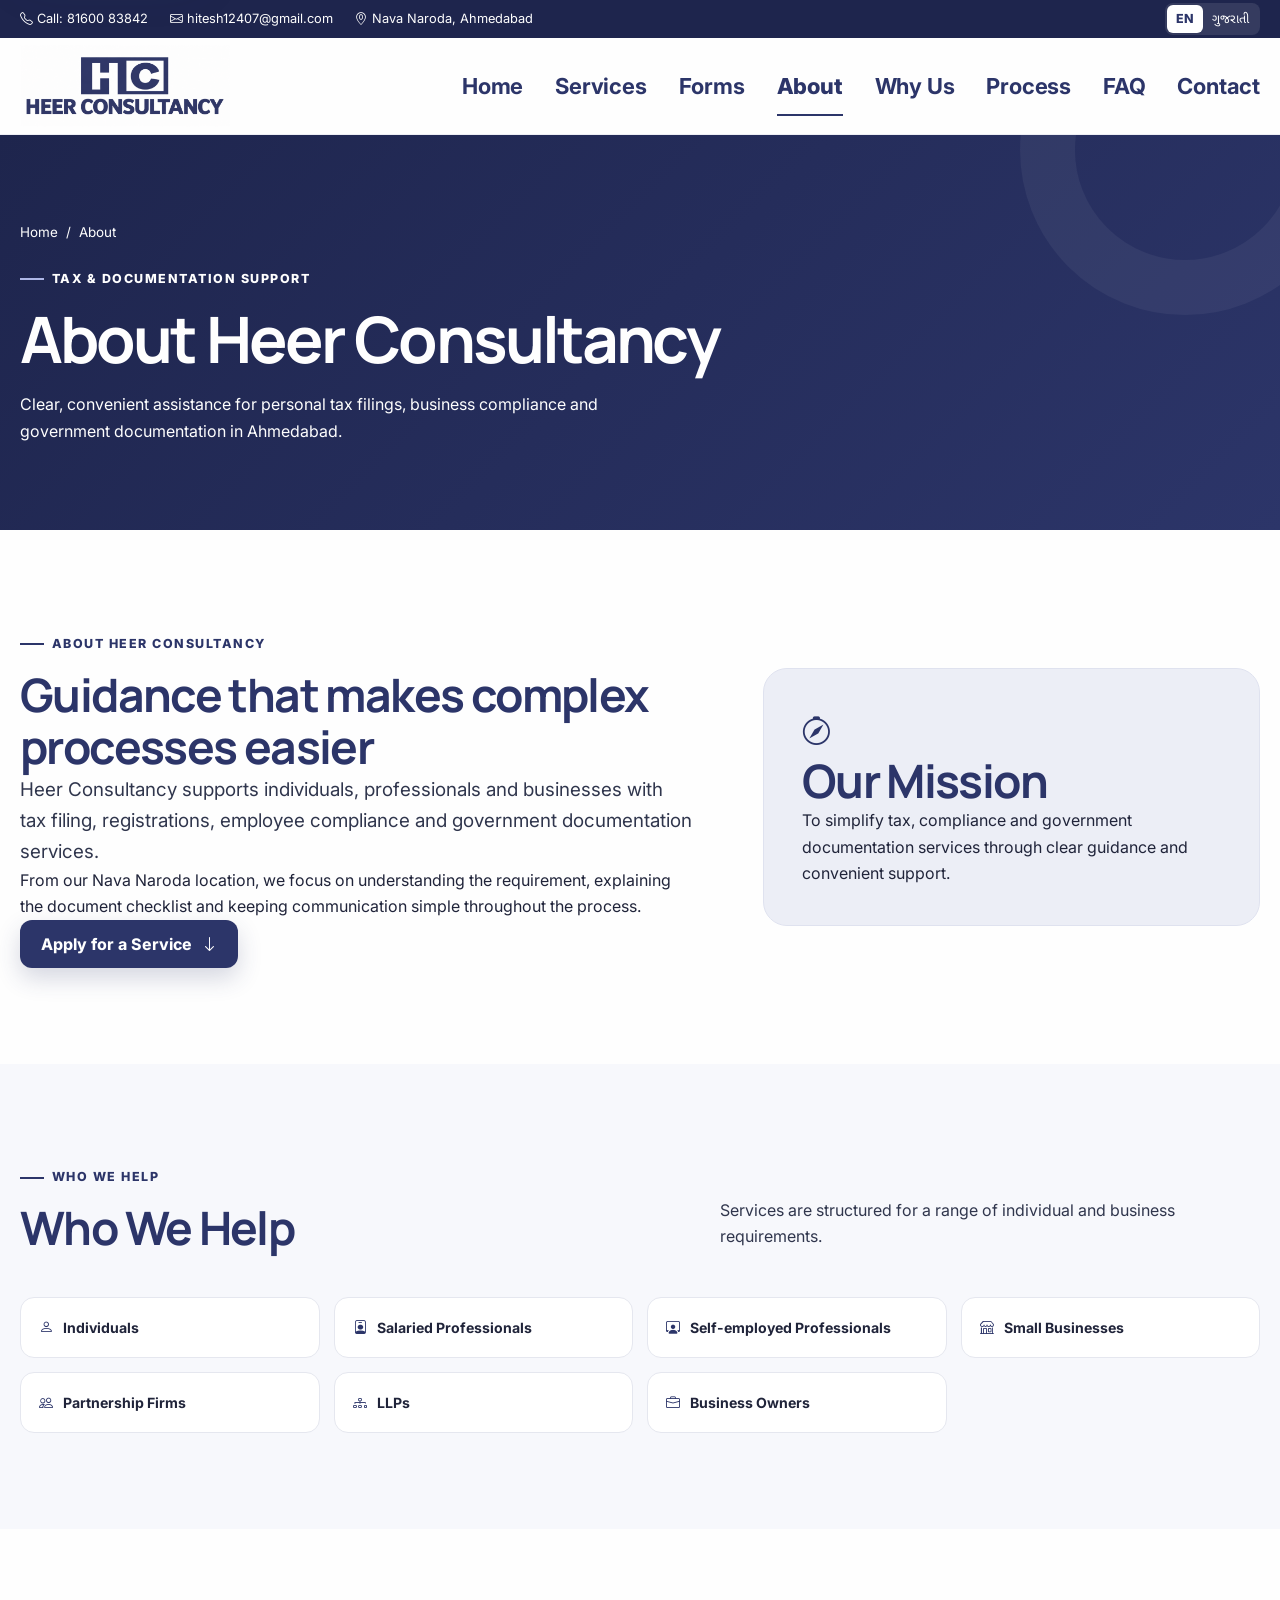
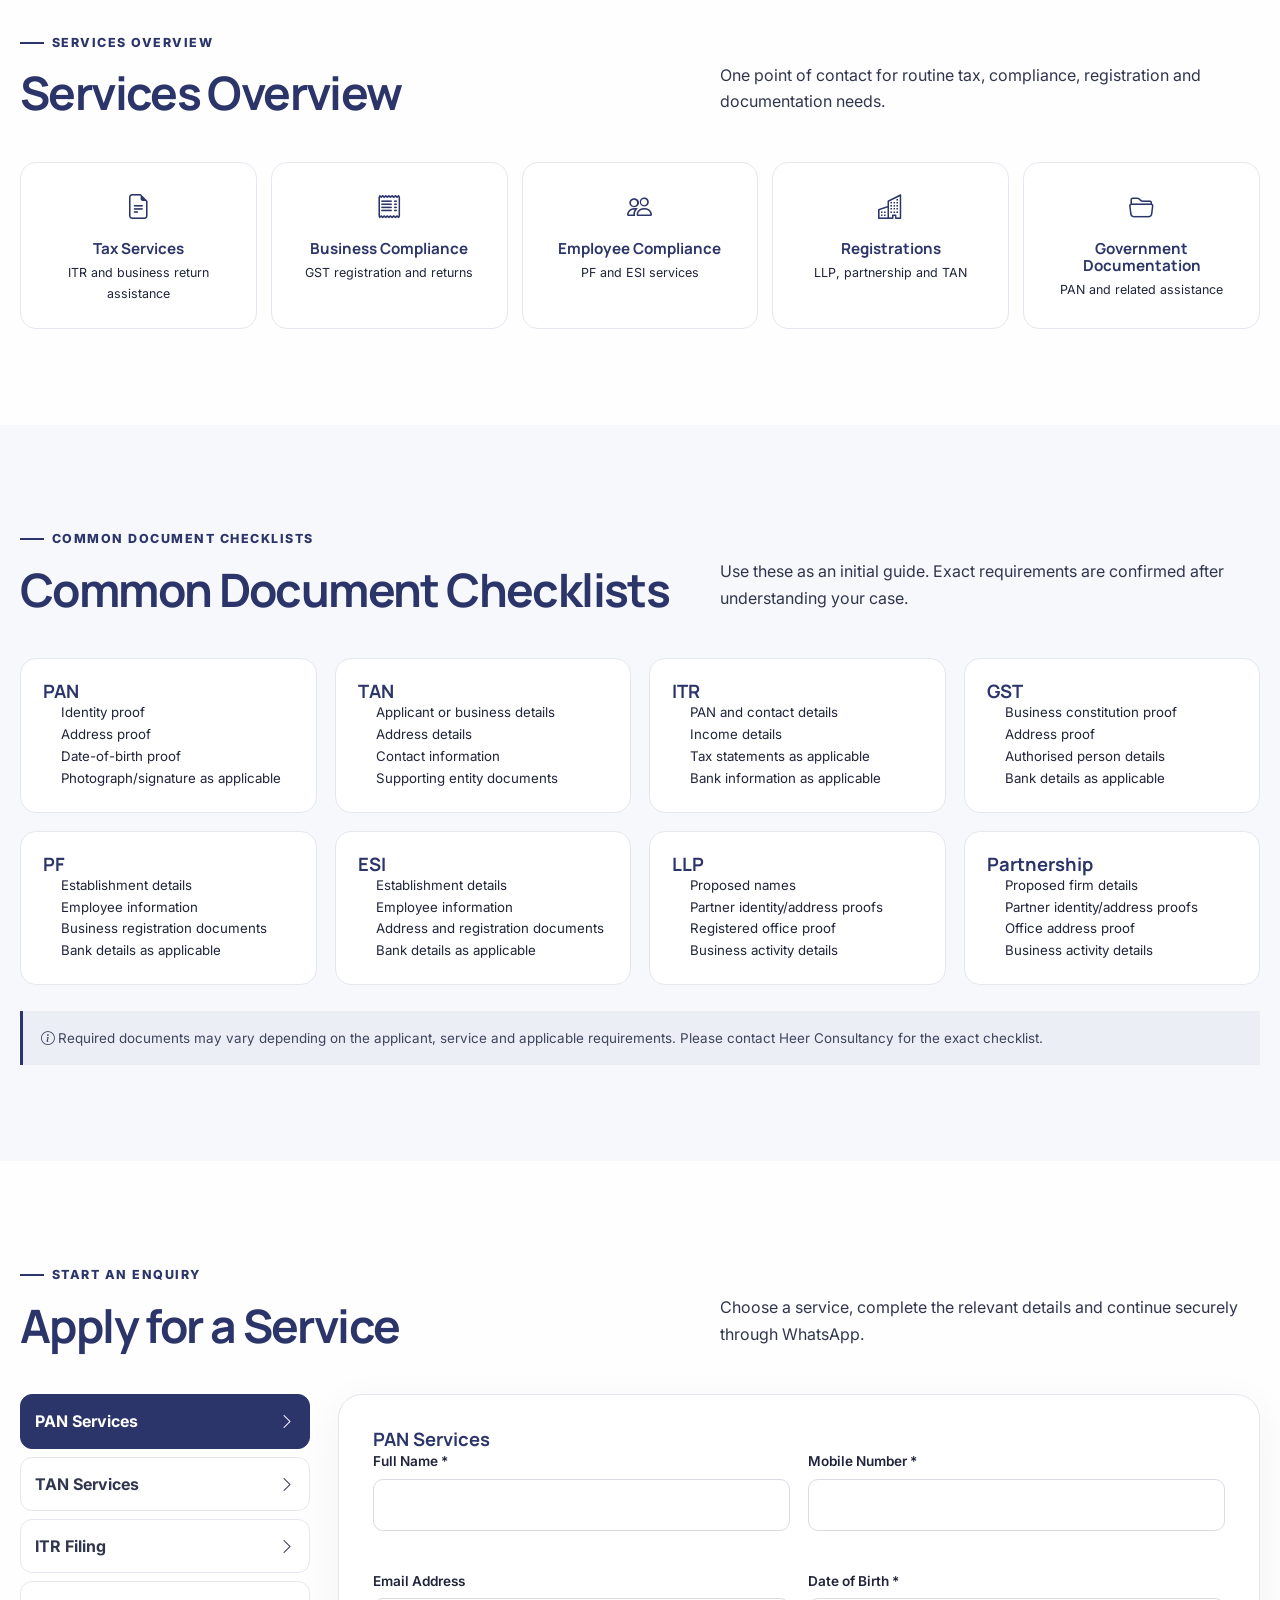
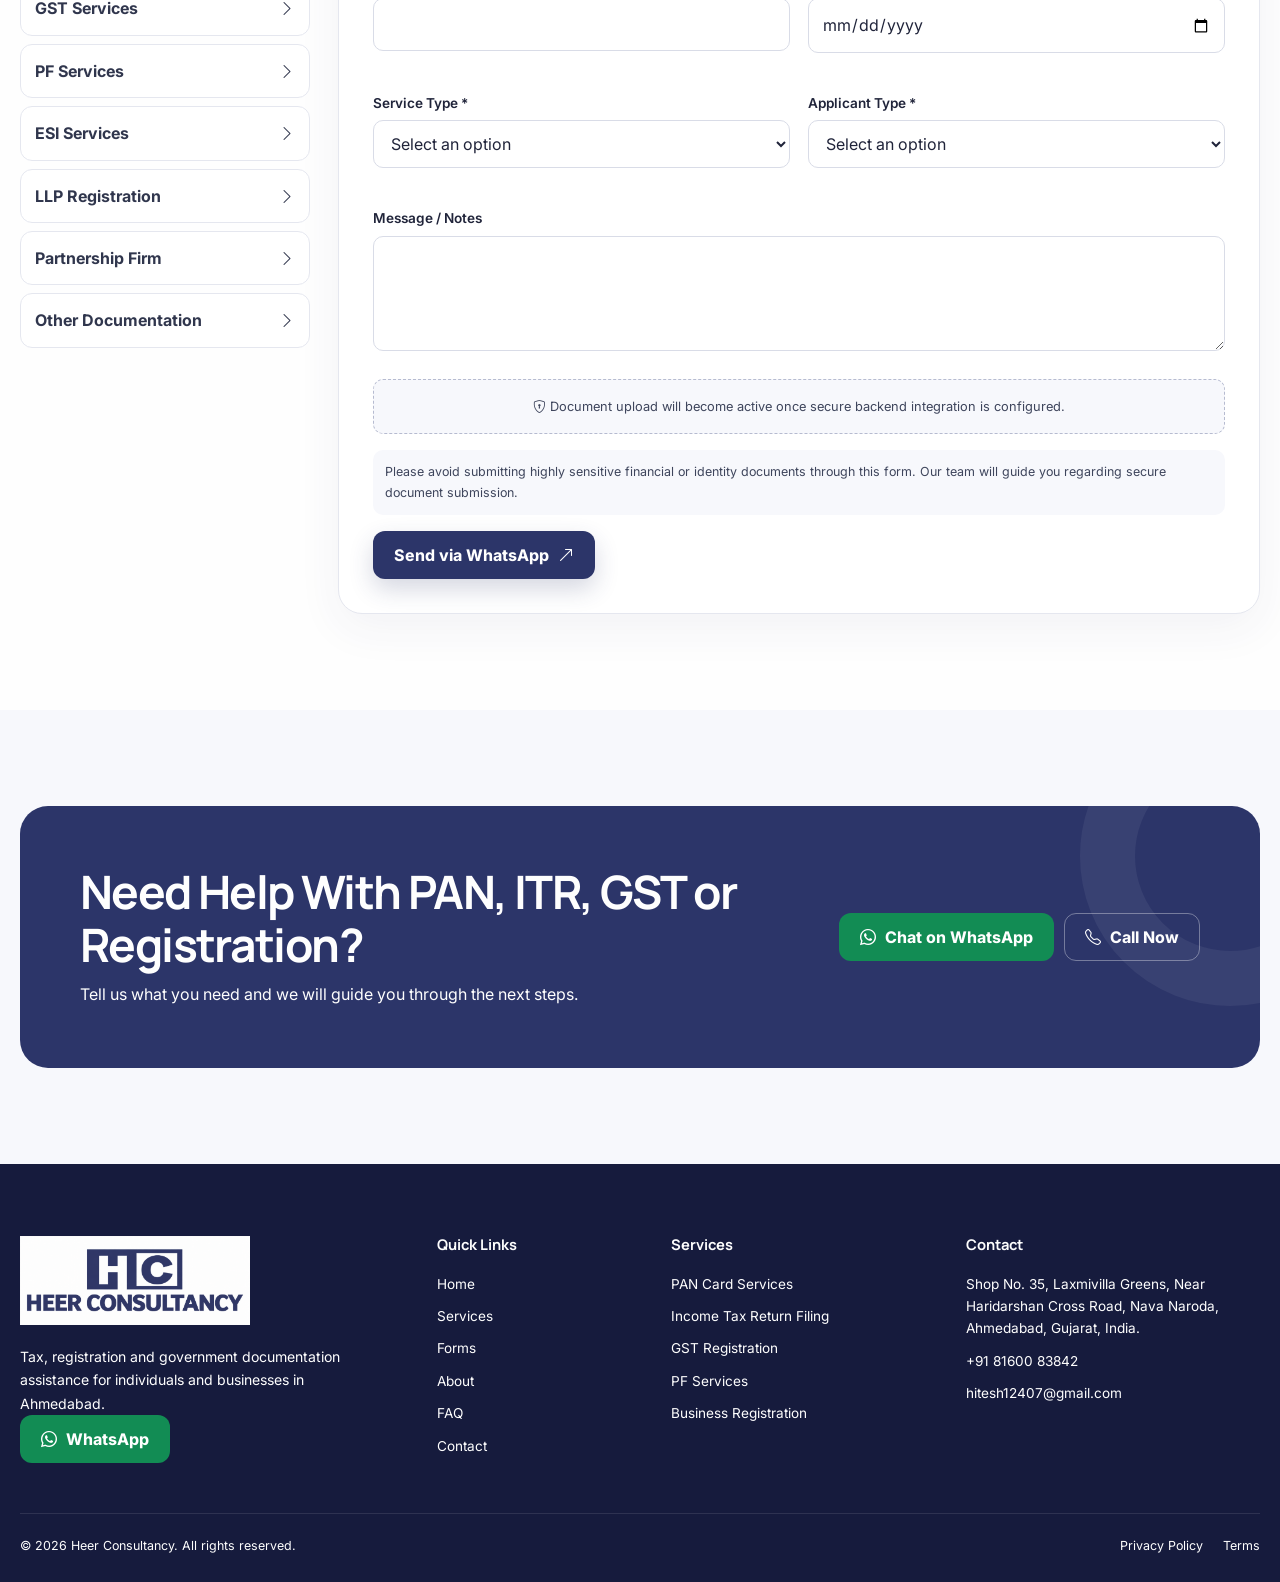
==== about.html @ 3458ab19 "Launch Heer Consultancy website" ====
<!doctype html>
<html lang="en" class="preloader-pending">
<head>
  <script>(function(root){try{if(sessionStorage.getItem('heerPreloaderPlayed')==='true'){root.classList.remove('preloader-pending');root.classList.add('preloader-seen')}}catch(error){}})(document.documentElement);</script>
  <style>html.preloader-pending,html.preloader-pending body,html.preloader-exiting,html.preloader-exiting body{height:100%;overflow:hidden}html.preloader-pending body>:not([data-video-preloader]):not(script){visibility:hidden}html.preloader-seen [data-video-preloader]{display:none!important}</style>
  <meta charset="utf-8"><meta name="viewport" content="width=device-width,initial-scale=1">
  <title>About & Apply | Heer Consultancy Ahmedabad</title>
  <meta name="description" content="Learn about Heer Consultancy and enquire for PAN, TAN, ITR, GST, PF, ESI, LLP or partnership registration services in Nava Naroda, Ahmedabad.">
  <meta name="robots" content="index,follow"><meta name="theme-color" content="#2C3569"><link rel="canonical" href="https://www.example.com/about.html">
  <link rel="icon" href="assets/logo/heer-consultancy-logo.png" type="image/png"><link rel="manifest" href="manifest.json"><link rel="preload" as="image" href="assets/logo/heer-consultancy-logo.png" type="image/png">
  <meta property="og:type" content="website"><meta property="og:title" content="About Heer Consultancy"><meta property="og:description" content="Tax, compliance, registration and documentation support in Nava Naroda, Ahmedabad."><meta property="og:url" content="https://www.example.com/about.html"><meta property="og:image" content="https://www.example.com/assets/logo/heer-consultancy-logo.png"><meta name="twitter:card" content="summary_large_image"><meta name="twitter:image" content="https://www.example.com/assets/logo/heer-consultancy-logo.png">
  <link rel="preconnect" href="https://fonts.googleapis.com"><link rel="preconnect" href="https://fonts.gstatic.com" crossorigin><link href="https://fonts.googleapis.com/css2?family=Inter:wght@400;500;600;700;800&family=Manrope:wght@500;600;700;800&family=Noto+Sans+Gujarati:wght@400;500;600;700&display=swap" rel="stylesheet">
  <link rel="stylesheet" href="https://cdn.jsdelivr.net/npm/bootstrap-icons@1.11.3/font/bootstrap-icons.min.css"><link rel="stylesheet" href="https://cdn.jsdelivr.net/npm/aos@2.3.4/dist/aos.css"><link rel="stylesheet" href="css/tailwind.min.css"><link rel="stylesheet" href="css/style.css">
  <script type="application/ld+json">{"@context":"https://schema.org","@type":"BreadcrumbList","itemListElement":[{"@type":"ListItem","position":1,"name":"Home","item":"https://www.example.com/"},{"@type":"ListItem","position":2,"name":"About","item":"https://www.example.com/about.html"}]}</script>
</head>
<body>
  <div class="video-preloader" data-video-preloader aria-hidden="true"><video class="video-preloader__media" autoplay muted playsinline preload="auto"><source src="assets/video/heer-logo-preloader.mp4" type="video/mp4"></video></div><script src="js/preloader.js"></script>
  <a class="skip-link" href="#main">Skip to main content</a><div class="scroll-progress" aria-hidden="true"></div>
  <div class="topbar"><div class="container topbar-inner"><div class="topbar-links"><a href="tel:+918160083842"><i class="bi bi-telephone"></i> <span data-i18n="top.call">Call: 81600 83842</span></a><a href="mailto:hitesh12407@gmail.com"><i class="bi bi-envelope"></i> <span data-i18n="top.email">hitesh12407@gmail.com</span></a><span><i class="bi bi-geo-alt"></i> <span data-i18n="top.location">Nava Naroda, Ahmedabad</span></span></div><div class="lang-switch" aria-label="Language"><button class="lang-btn" data-lang="en">EN</button><button class="lang-btn" data-lang="gu">ગુજરાતી</button></div></div></div>
  <header class="navbar"><div class="container nav-inner"><a class="brand" href="index.html" aria-label="Heer Consultancy home"><img src="assets/logo/heer-consultancy-logo.png" alt="Heer Consultancy" width="6100" height="2374" decoding="async" fetchpriority="high"></a><nav aria-label="Primary navigation"><ul class="nav-links"><li><a class="nav-link" href="index.html#home" data-i18n="common.home">Home</a></li><li><a class="nav-link" href="index.html#services" data-i18n="common.services">Services</a></li><li><a class="nav-link" href="index.html#forms" data-i18n="common.forms">Forms</a></li><li><a class="nav-link active" href="about.html" data-i18n="common.about">About</a></li><li><a class="nav-link" href="index.html#why-us" data-i18n="common.why">Why Us</a></li><li><a class="nav-link" href="index.html#process" data-i18n="common.process">Process</a></li><li><a class="nav-link" href="index.html#faq" data-i18n="common.faq">FAQ</a></li><li><a class="nav-link" href="index.html#contact" data-i18n="common.contact">Contact</a></li></ul></nav><div class="nav-actions"><a class="btn btn-outline" href="tel:+918160083842"><i class="bi bi-telephone"></i><span data-i18n="common.call">Call Now</span></a><a class="btn btn-whatsapp" data-wa-message="Hello Heer Consultancy, I would like assistance with your services."><i class="bi bi-whatsapp"></i> WhatsApp</a></div><button class="mobile-toggle" aria-label="Open menu" aria-expanded="false"><i class="bi bi-list"></i></button></div></header>
  <aside class="mobile-panel" aria-hidden="true"><div class="mobile-panel-head"><img src="assets/logo/heer-consultancy-logo.png" alt="Heer Consultancy" width="6100" height="2374" decoding="async"><button class="mobile-close" aria-label="Close menu"><i class="bi bi-x-lg"></i></button></div><nav aria-label="Mobile navigation"><ul class="mobile-links"><li><a href="index.html#home" data-i18n="common.home">Home</a></li><li><a href="index.html#services" data-i18n="common.services">Services</a></li><li><a href="index.html#forms" data-i18n="common.forms">Forms</a></li><li><a href="about.html" data-i18n="common.about">About</a></li><li><a href="index.html#why-us" data-i18n="common.why">Why Us</a></li><li><a href="index.html#process" data-i18n="common.process">Process</a></li><li><a href="index.html#faq" data-i18n="common.faq">FAQ</a></li><li><a href="index.html#contact" data-i18n="common.contact">Contact</a></li></ul></nav><div class="mobile-actions"><div class="lang-switch"><button class="lang-btn" data-lang="en">EN</button><button class="lang-btn" data-lang="gu">ગુજરાતી</button></div><a class="btn btn-primary" href="tel:+918160083842" data-i18n="common.call">Call Now</a><a class="btn btn-whatsapp" data-wa-message="Hello Heer Consultancy, I would like assistance." data-i18n="common.whatsapp">Chat on WhatsApp</a></div></aside>
  <main id="main">
    <section class="inner-hero"><div class="container"><nav class="breadcrumb" aria-label="Breadcrumb"><a href="index.html" data-i18n="common.home">Home</a><span>/</span><span data-i18n="aboutPage.crumb">About</span></nav><span class="eyebrow" data-i18n="aboutPage.eyebrow">Tax & documentation support</span><h1 data-i18n="aboutPage.title">About Heer Consultancy</h1><p data-i18n="aboutPage.intro">Clear, convenient assistance for personal tax filings, business compliance and government documentation in Ahmedabad.</p></div></section>
    <section class="section"><div class="container mission-grid"><div data-aos="fade-right"><span class="eyebrow" data-i18n="aboutPage.title">About Heer Consultancy</span><h2 data-i18n="aboutPage.businessTitle">Guidance that makes complex processes easier</h2><p class="lead" data-i18n="aboutPage.businessP1">Heer Consultancy supports individuals, professionals and businesses with tax filing, registrations, employee compliance and government documentation services.</p><p data-i18n="aboutPage.businessP2">From our Nava Naroda location, we focus on understanding the requirement, explaining the document checklist and keeping communication simple throughout the process.</p><a class="btn btn-primary" href="#apply"><span data-i18n="aboutPage.applyTitle">Apply for a Service</span><i class="bi bi-arrow-down"></i></a></div><aside class="mission-box" data-aos="fade-left"><i class="bi bi-compass"></i><h2 data-i18n="aboutPage.mission">Our Mission</h2><p data-i18n="aboutPage.missionText">To simplify tax, compliance and government documentation services through clear guidance and convenient support.</p></aside></div></section>
    <section class="section section-soft"><div class="container"><div class="section-head"><div><span class="eyebrow" data-i18n="aboutPage.who">Who We Help</span><h2 data-i18n="aboutPage.who">Who We Help</h2></div><p data-i18n="aboutPage.whoText">Services are structured for a range of individual and business requirements.</p></div><div class="audience-grid"><div class="audience-card"><i class="bi bi-person"></i><span data-i18n="aboutPage.individuals">Individuals</span></div><div class="audience-card"><i class="bi bi-person-badge"></i><span data-i18n="aboutPage.salaried">Salaried Professionals</span></div><div class="audience-card"><i class="bi bi-person-workspace"></i><span data-i18n="aboutPage.self">Self-employed Professionals</span></div><div class="audience-card"><i class="bi bi-shop"></i><span data-i18n="aboutPage.small">Small Businesses</span></div><div class="audience-card"><i class="bi bi-people"></i><span data-i18n="aboutPage.firms">Partnership Firms</span></div><div class="audience-card"><i class="bi bi-diagram-3"></i><span data-i18n="aboutPage.llps">LLPs</span></div><div class="audience-card"><i class="bi bi-briefcase"></i><span data-i18n="aboutPage.owners">Business Owners</span></div></div></div></section>
    <section class="section"><div class="container"><div class="section-head"><div><span class="eyebrow" data-i18n="aboutPage.overview">Services Overview</span><h2 data-i18n="aboutPage.overview">Services Overview</h2></div><p data-i18n="aboutPage.overviewText">One point of contact for routine tax, compliance, registration and documentation needs.</p></div><div class="category-grid"><a class="category-card" href="#itr-form"><i class="bi bi-file-earmark-text"></i><h3 data-i18n="categories.tax">Tax Services</h3><p data-i18n="categories.taxText">ITR and business return assistance</p></a><a class="category-card" href="#gst-form"><i class="bi bi-receipt"></i><h3 data-i18n="categories.business">Business Compliance</h3><p data-i18n="categories.businessText">GST registration and returns</p></a><a class="category-card" href="#pf-form"><i class="bi bi-people"></i><h3 data-i18n="categories.employee">Employee Compliance</h3><p data-i18n="categories.employeeText">PF and ESI services</p></a><a class="category-card" href="#llp-form"><i class="bi bi-buildings"></i><h3 data-i18n="categories.reg">Registrations</h3><p data-i18n="categories.regText">LLP, partnership and TAN</p></a><a class="category-card" href="#pan-form"><i class="bi bi-folder2-open"></i><h3 data-i18n="categories.docs">Government Documentation</h3><p data-i18n="categories.docsText">PAN and related assistance</p></a></div></div></section>
    <section class="section section-soft"><div class="container"><div class="section-head"><div><span class="eyebrow" data-i18n="aboutPage.checkTitle">Common Document Checklists</span><h2 data-i18n="aboutPage.checkTitle">Common Document Checklists</h2></div><p data-i18n="aboutPage.checkIntro">Use these as an initial guide. Exact requirements are confirmed after understanding your case.</p></div><div class="checklist-grid" id="checklists"></div><div class="disclaimer"><i class="bi bi-info-circle"></i> <span data-i18n="aboutPage.checkDisclaimer">Required documents may vary depending on the applicant, service and applicable requirements.</span></div></div></section>
    <section class="section" id="apply"><div class="container"><div class="section-head"><div><span class="eyebrow" data-i18n="aboutPage.applyEyebrow">Start an enquiry</span><h2 data-i18n="aboutPage.applyTitle">Apply for a Service</h2></div><p data-i18n="aboutPage.applyIntro">Choose a service, complete the relevant details and continue securely through WhatsApp.</p></div><div class="application-shell"><div class="form-tabs" role="tablist" aria-label="Select a service"><button class="form-tab active" role="tab" aria-selected="true" data-form="pan"><span data-i18n="form.pan">PAN Services</span><i class="bi bi-chevron-right"></i></button><button class="form-tab" role="tab" aria-selected="false" data-form="tan"><span data-i18n="form.tan">TAN Services</span><i class="bi bi-chevron-right"></i></button><button class="form-tab" role="tab" aria-selected="false" data-form="itr"><span data-i18n="form.itr">ITR Filing</span><i class="bi bi-chevron-right"></i></button><button class="form-tab" role="tab" aria-selected="false" data-form="gst"><span data-i18n="form.gst">GST Services</span><i class="bi bi-chevron-right"></i></button><button class="form-tab" role="tab" aria-selected="false" data-form="pf"><span data-i18n="form.pf">PF Services</span><i class="bi bi-chevron-right"></i></button><button class="form-tab" role="tab" aria-selected="false" data-form="esi"><span data-i18n="form.esi">ESI Services</span><i class="bi bi-chevron-right"></i></button><button class="form-tab" role="tab" aria-selected="false" data-form="llp"><span data-i18n="form.llp">LLP Registration</span><i class="bi bi-chevron-right"></i></button><button class="form-tab" role="tab" aria-selected="false" data-form="partnership"><span data-i18n="form.partnership">Partnership Firm</span><i class="bi bi-chevron-right"></i></button><button class="form-tab" role="tab" aria-selected="false" data-form="other"><span data-i18n="form.other">Other Documentation</span><i class="bi bi-chevron-right"></i></button></div><div id="dynamic-forms"></div></div></div></section>
    <section class="section section-soft"><div class="container"><div class="cta-box"><div><h2 data-i18n="cta.title">Need Help With PAN, ITR, GST or Registration?</h2><p data-i18n="cta.text">Tell us what you need and we will guide you through the next steps.</p></div><div class="cta-actions"><a class="btn btn-whatsapp" data-wa-message="Hello Heer Consultancy, I would like help choosing a service."><i class="bi bi-whatsapp"></i><span data-i18n="common.whatsapp">Chat on WhatsApp</span></a><a class="btn btn-outline" href="tel:+918160083842"><i class="bi bi-telephone"></i><span data-i18n="common.call">Call Now</span></a></div></div></div></section>
  </main>
  <footer class="footer"><div class="container"><div class="footer-grid"><div><img class="footer-logo" src="assets/logo/heer-consultancy-logo.png" alt="Heer Consultancy" width="6100" height="2374" loading="lazy" decoding="async"><p class="footer-about" data-i18n="footer.desc">Tax, registration and government documentation assistance for individuals and businesses in Ahmedabad.</p><a class="btn btn-whatsapp" data-wa-message="Hello Heer Consultancy, I would like to enquire about your services."><i class="bi bi-whatsapp"></i> WhatsApp</a></div><div><h3 data-i18n="footer.quick">Quick Links</h3><ul><li><a href="index.html" data-i18n="common.home">Home</a></li><li><a href="index.html#services" data-i18n="common.services">Services</a></li><li><a href="index.html#forms" data-i18n="common.forms">Forms</a></li><li><a href="about.html" data-i18n="common.about">About</a></li><li><a href="index.html#faq" data-i18n="common.faq">FAQ</a></li><li><a href="index.html#contact" data-i18n="common.contact">Contact</a></li></ul></div><div><h3 data-i18n="footer.services">Services</h3><ul><li>PAN</li><li>ITR Filing</li><li>GST</li><li>PF / ESI</li><li>Business Registration</li></ul></div><div><h3 data-i18n="footer.contact">Contact</h3><ul><li>Shop No. 35, Laxmivilla Greens, Nava Naroda, Ahmedabad</li><li><a href="tel:+918160083842">+91 81600 83842</a></li><li><a href="mailto:hitesh12407@gmail.com">hitesh12407@gmail.com</a></li></ul></div></div><div class="footer-bottom"><span>© <span id="year"></span> <span data-i18n="footer.rights">Heer Consultancy. All rights reserved.</span></span><div class="footer-legal"><a href="#" data-modal="privacy-modal" data-i18n="common.privacy">Privacy Policy</a><a href="#" data-modal="terms-modal" data-i18n="common.terms">Terms</a></div></div></div></footer>
  <div class="floating-actions"><button class="float-action back-top" aria-label="Back to top"><i class="bi bi-arrow-up"></i></button><a class="float-action call" href="tel:+918160083842" aria-label="Call Heer Consultancy"><i class="bi bi-telephone"></i></a><a class="float-action whatsapp" data-wa-message="Hello Heer Consultancy, I would like assistance." aria-label="WhatsApp Heer Consultancy"><i class="bi bi-whatsapp"></i></a></div><div class="mobile-bottom"><a class="btn btn-primary" href="tel:+918160083842"><i class="bi bi-telephone"></i><span data-i18n="common.call">Call Now</span></a><a class="btn btn-whatsapp" data-wa-message="Hello Heer Consultancy, I would like assistance."><i class="bi bi-whatsapp"></i> WhatsApp</a></div>
  <div class="privacy-modal" id="privacy-modal" role="dialog" aria-modal="true" aria-labelledby="privacy-title"><div class="modal-card"><button class="modal-close" aria-label="Close"><i class="bi bi-x-lg"></i></button><h2 id="privacy-title" data-i18n="common.privacy">Privacy Policy</h2><p data-i18n="footer.privacyText">We use enquiry details only to respond to your request.</p></div></div><div class="privacy-modal" id="terms-modal" role="dialog" aria-modal="true" aria-labelledby="terms-title"><div class="modal-card"><button class="modal-close" aria-label="Close"><i class="bi bi-x-lg"></i></button><h2 id="terms-title" data-i18n="common.terms">Terms</h2><p data-i18n="footer.termsText">Website information is general service guidance.</p></div></div>
  <script src="https://cdn.jsdelivr.net/npm/aos@2.3.4/dist/aos.js"></script><script src="js/translations.js"></script><script src="js/main.js"></script><script src="js/forms.js"></script>
  <script>(function(){function render(){const h=document.getElementById('checklists');if(!h)return;const keys=['pan','tan','itr','gst','pf','esi','llp','partnership'];h.innerHTML=keys.map(k=>'<article class="checklist-card"><h3>'+HeerI18n.t('checklist.'+k)+'</h3><ul>'+HeerI18n.t('checklist.'+k+'Items').split('|').map(x=>'<li>'+x+'</li>').join('')+'</ul></article>').join('')}document.addEventListener('DOMContentLoaded',render);document.addEventListener('languagechange',render)})();</script>
</body></html>
---- css/style.css ----
:root{--primary:#2c3569;--primary-dark:#1e254d;--primary-light:#525d91;--text-dark:#20243a;--text-secondary:#30364d;--text-small:#3e455c;--background:#fefefe;--soft:#eceef6;--bg:var(--background);--light:#f7f8fc;--text:var(--text-dark);--muted:var(--text-secondary);--border:#e5e7ef;--success:#1c8c52;--whatsapp:#128c54;--shadow:0 18px 50px rgba(44,53,105,.1);--radius:20px;--header:80px}
*{box-sizing:border-box}html{scroll-behavior:smooth;scroll-padding-top:96px}body{margin:0;color:var(--text-dark);background:var(--background);font-family:Inter,"Noto Sans Gujarati",sans-serif;line-height:1.65;overflow-x:hidden}body.menu-open{overflow:hidden}a{color:inherit;text-decoration:none}img,svg{max-width:100%;display:block}button,input,select,textarea{font:inherit}button{cursor:pointer}.container{width:min(1240px,calc(100% - 40px));margin-inline:auto}.section{padding:96px 0}.section-soft{background:var(--light)}.eyebrow{display:inline-flex;align-items:center;gap:8px;color:var(--primary);font-size:.78rem;font-weight:800;letter-spacing:.12em;text-transform:uppercase;margin-bottom:14px}.eyebrow:before{content:"";width:24px;height:2px;background:var(--primary)}h1,h2,h3,h4,h5,h6,p{margin-top:0}p{color:var(--text-dark)}h1,h2,h3,h4,h5,h6{font-family:Manrope,"Noto Sans Gujarati",sans-serif;line-height:1.14;color:var(--primary)}h1{font-size:clamp(2.5rem,5.2vw,4.7rem);letter-spacing:-.045em}h2{font-size:clamp(2rem,3.6vw,3.25rem);letter-spacing:-.035em}h3{font-size:1.15rem}.lead{font-size:clamp(1rem,1.6vw,1.18rem);color:var(--muted);max-width:680px}.section-head{display:flex;justify-content:space-between;align-items:end;gap:32px;margin-bottom:42px}.section-head p{max-width:540px;margin-bottom:5px;color:var(--muted)}.btn{display:inline-flex;align-items:center;justify-content:center;gap:9px;min-height:48px;padding:0 20px;border-radius:12px;border:1px solid transparent;font-weight:750;transition:.25s ease}.btn i{transition:transform .25s ease}.btn:hover i{transform:translateX(3px)}.btn-primary{background:var(--primary);color:#fff;box-shadow:0 10px 24px rgba(44,53,105,.2)}.btn-primary:hover{background:var(--primary-dark);transform:translateY(-2px)}.btn-outline{border-color:var(--border);background:#fff;color:var(--primary)}.btn-outline:hover{border-color:var(--primary);transform:translateY(-2px)}.btn-whatsapp{background:var(--whatsapp);color:#fff}.btn-whatsapp:hover{background:#0d7545;transform:translateY(-2px)}.skip-link{position:fixed;left:20px;top:-80px;z-index:9999;background:#fff;color:var(--primary);padding:10px 16px;border-radius:8px;box-shadow:var(--shadow)}.skip-link:focus{top:20px}.scroll-progress{position:fixed;left:0;top:0;height:3px;width:0;background:linear-gradient(90deg,var(--primary),#8991bc);z-index:10000}.topbar{background:var(--primary-dark);color:#fefefe;font-size:.8rem}.topbar-inner{min-height:38px;display:flex;justify-content:space-between;align-items:center;gap:20px}.topbar-links,.topbar-actions{display:flex;align-items:center;gap:22px}.topbar a:hover{color:#fefefe}.lang-switch{display:inline-flex;align-items:center;background:rgba(255,255,255,.1);border-radius:8px;padding:2px;border:0;color:inherit}.lang-btn{border:0;background:transparent;color:inherit;border-radius:6px;padding:4px 9px;font-size:.78rem}.lang-btn.active{background:#fff;color:var(--primary);font-weight:800}.navbar{position:sticky;top:0;z-index:1000;background:rgba(254,254,254,.9);backdrop-filter:blur(16px);border-bottom:1px solid rgba(229,231,239,.7);transition:.25s}.navbar.scrolled{box-shadow:0 8px 30px rgba(23,26,46,.08)}.nav-inner{height:82px;display:flex;align-items:center;justify-content:space-between;transition:.25s}.navbar.scrolled .nav-inner{height:70px}.brand img{width:212px}.nav-links{display:flex;align-items:center;gap:32px;list-style:none;margin:0;padding:0}.nav-link{position:relative;display:inline-flex;align-items:center;min-height:44px;color:#2c3569;font-size:22px;font-weight:700;line-height:1.2;letter-spacing:-.2px;white-space:nowrap;transition:color .25s ease}.nav-link:after{content:"";position:absolute;left:0;bottom:-8px;height:2px;width:0;background:var(--primary);transition:.25s}.nav-link:hover,.nav-link.active{color:#2c3569;font-weight:800}.nav-link:hover:after,.nav-link.active:after{width:100%}.nav-actions{display:flex;gap:10px;align-items:center}.nav-actions .btn{min-height:42px;padding:0 14px;font-size:.86rem}.mobile-toggle{display:none;border:1px solid var(--border);background:#fff;border-radius:10px;width:44px;height:44px;color:var(--primary);font-size:1.35rem}.mobile-panel{display:none}.hero{position:relative;min-height:730px;display:flex;align-items:center;overflow:hidden;background:linear-gradient(180deg,#fff 0%,#f8f9fd 100%)}.hero:before,.hero:after{content:"";position:absolute;border-radius:50%;filter:blur(1px);pointer-events:none}.hero:before{width:440px;height:440px;right:-150px;top:-170px;background:rgba(82,93,145,.09)}.hero:after{width:300px;height:300px;left:-190px;bottom:-120px;border:52px solid rgba(44,53,105,.04)}.hero-grid{display:grid;grid-template-columns:1.05fr .95fr;gap:70px;align-items:center;position:relative}.hero-copy h1{margin-bottom:24px}.hero-copy h1 span{color:var(--primary)}.hero-copy .lead{margin-bottom:30px}.hero-buttons{display:flex;flex-wrap:wrap;gap:12px}.hero-note{display:flex;align-items:center;gap:10px;margin-top:28px;color:var(--text-small);font-size:.9rem}.hero-note i{color:var(--primary)}.hero-visual{position:relative;min-height:530px;display:grid;place-items:center}.dashboard{width:min(100%,480px);background:#fff;border:1px solid var(--border);border-radius:28px;box-shadow:0 30px 80px rgba(44,53,105,.18);padding:22px;transform:rotate(1deg);position:relative}.dash-top{display:flex;align-items:center;justify-content:space-between;border-bottom:1px solid var(--border);padding-bottom:16px}.dash-logo{width:145px}.status-pill{padding:6px 10px;background:#edf8f1;color:#227a4a;border-radius:99px;font-size:.7rem;font-weight:800}.doc-area{display:grid;grid-template-columns:1.2fr .8fr;gap:14px;margin-top:18px}.doc-main,.doc-side{border:1px solid var(--border);border-radius:16px;padding:16px}.doc-main h3{margin-bottom:16px}.doc-row{height:9px;border-radius:99px;background:var(--soft);margin:10px 0}.doc-row:nth-child(2){width:82%}.doc-row:nth-child(3){width:64%}.doc-row:nth-child(4){width:74%}.chart{height:116px;display:flex;align-items:flex-end;gap:8px;border-bottom:1px solid var(--border)}.chart span{flex:1;background:var(--primary);opacity:.15;border-radius:6px 6px 0 0}.chart span:nth-child(2){height:75%;opacity:.35}.chart span:nth-child(3){height:52%;opacity:.5}.chart span:nth-child(4){height:92%;opacity:.85}.check-list{margin:18px 0 0;padding:0;list-style:none;display:grid;gap:12px;font-size:.8rem}.check-list i{color:var(--success);margin-right:8px}.float-card{position:absolute;background:#fff;border:1px solid var(--border);box-shadow:0 16px 40px rgba(44,53,105,.14);border-radius:14px;padding:11px 15px;display:flex;align-items:center;gap:10px;font-size:.8rem;font-weight:750;animation:float 5s ease-in-out infinite}.float-card i{width:32px;height:32px;display:grid;place-items:center;background:var(--soft);color:var(--primary);border-radius:9px;font-size:1rem}.fc-1{left:-10px;top:90px}.fc-2{right:-20px;top:160px;animation-delay:-1s}.fc-3{left:15px;bottom:70px;animation-delay:-2s}.trust-strip{position:relative;margin-top:-28px;z-index:3}.trust-grid{display:grid;grid-template-columns:repeat(5,1fr);background:#fff;border:1px solid var(--border);box-shadow:var(--shadow);border-radius:18px;overflow:hidden}.trust-item{display:flex;align-items:center;justify-content:center;gap:10px;min-height:80px;padding:15px;border-right:1px solid var(--border);font-size:.88rem;font-weight:750;text-align:center}.trust-item:last-child{border:0}.trust-item i{color:var(--primary);font-size:1.2rem}.service-toolbar{display:flex;flex-wrap:wrap;gap:8px;margin-bottom:30px}.filter-btn{border:1px solid var(--border);background:#fff;color:var(--muted);border-radius:99px;padding:9px 16px;font-weight:700;font-size:.86rem}.filter-btn.active,.filter-btn:hover{background:var(--primary);border-color:var(--primary);color:#fff}.service-grid{display:grid;grid-template-columns:repeat(3,1fr);gap:20px}.service-card{border:1px solid var(--border);border-radius:var(--radius);padding:25px;background:#fff;position:relative;overflow:hidden;transition:.3s}.service-card:before{content:"";position:absolute;left:0;top:0;width:100%;height:3px;background:var(--primary);transform:scaleX(0);transform-origin:left;transition:.3s}.service-card:hover{transform:translateY(-6px);box-shadow:var(--shadow);border-color:#ccd0e3}.service-card:hover:before{transform:scaleX(1)}.service-icon,.feature-icon{width:48px;height:48px;display:grid;place-items:center;background:var(--soft);color:var(--primary);border-radius:13px;font-size:1.25rem;margin-bottom:20px;transition:.25s}.service-card:hover .service-icon{transform:translateY(-3px) rotate(-3deg)}.service-card p{color:var(--text-dark);font-size:.91rem;min-height:58px}.service-list{padding:0;margin:0 0 18px;list-style:none;color:var(--muted);font-size:.82rem}.service-list li:before{content:"•";color:var(--primary);margin-right:7px}.card-actions{display:flex;align-items:center;justify-content:space-between;gap:10px}.text-link{color:var(--primary);font-weight:750;font-size:.87rem}.text-link:hover{text-decoration:underline}.btn-small{min-height:40px;padding:0 13px;font-size:.8rem}.about-grid{display:grid;grid-template-columns:.85fr 1.15fr;gap:80px;align-items:center}.about-art{min-height:450px;border-radius:28px;background:var(--primary);padding:38px;position:relative;overflow:hidden;color:#fefefe}.about-art:before{content:"";position:absolute;width:300px;height:300px;border:45px solid rgba(255,255,255,.08);border-radius:50%;right:-120px;bottom:-100px}.about-art .mini-label{color:#fefefe;opacity:1;text-transform:uppercase;font-weight:750;letter-spacing:.1em;font-size:.72rem}.about-art blockquote{font-family:Manrope,"Noto Sans Gujarati",sans-serif;font-size:clamp(1.55rem,3vw,2.35rem);font-weight:650;line-height:1.35;margin:80px 0 0;position:relative}.about-art .location{position:absolute;bottom:34px;left:38px;display:flex;align-items:center;gap:9px;font-size:.88rem}.about-copy p{color:var(--text-dark)}.tick-grid{display:grid;grid-template-columns:1fr 1fr;gap:12px;margin:26px 0}.tick{display:flex;align-items:center;gap:10px;font-size:.9rem;font-weight:650}.tick i{color:var(--success)}.feature-grid{display:grid;grid-template-columns:repeat(3,1fr);gap:20px}.feature-card{padding:24px;border:1px solid var(--border);border-radius:18px;background:#fff}.feature-card p{color:var(--text-dark);font-size:.88rem;margin:0}.process-grid{display:grid;grid-template-columns:repeat(4,1fr);position:relative;gap:24px}.process-grid:before{content:"";position:absolute;left:10%;right:10%;top:35px;height:1px;background:#cdd1e3}.process-card{position:relative}.process-number{width:70px;height:70px;display:grid;place-items:center;border-radius:50%;background:#fff;border:1px solid var(--border);color:var(--primary);font-weight:850;font-family:Manrope,sans-serif;font-size:1.05rem;position:relative;z-index:1;margin-bottom:20px;box-shadow:0 8px 22px rgba(44,53,105,.08)}.process-card p{color:var(--text-dark);font-size:.88rem}.category-grid{display:grid;grid-template-columns:repeat(5,1fr);gap:14px}.category-card{padding:24px 18px;border-radius:16px;background:#fff;border:1px solid var(--border);text-align:center}.category-card i{font-size:1.55rem;color:var(--primary)}.category-card h3{font-size:.95rem;margin:12px 0 6px}.category-card p{font-size:.78rem;color:var(--text-dark);margin:0}.cta-box{background:var(--primary);border-radius:28px;padding:60px;color:#fefefe;display:flex;align-items:center;justify-content:space-between;gap:50px;position:relative;overflow:hidden}.cta-box:after{content:"";position:absolute;width:300px;height:300px;border:55px solid rgba(255,255,255,.06);border-radius:50%;right:-120px;top:-100px}.cta-box h2{max-width:700px;margin-bottom:10px;color:#fefefe}.cta-box p{color:#fefefe;margin:0}.cta-actions{display:flex;gap:10px;position:relative;z-index:1;flex-shrink:0}.cta-box .btn-outline{background:transparent;border-color:rgba(255,255,255,.35);color:#fefefe}.faq-layout{display:grid;grid-template-columns:.75fr 1.25fr;gap:75px}.faq-side{position:sticky;top:110px;align-self:start}.faq-side p{color:var(--muted)}.accordion{border-top:1px solid var(--border)}.faq-item{border-bottom:1px solid var(--border)}.faq-question{width:100%;display:flex;align-items:center;justify-content:space-between;text-align:left;border:0;background:transparent;padding:22px 4px;color:var(--primary);font-weight:700}.faq-question i{transition:.25s;color:var(--primary)}.faq-question[aria-expanded="true"] i{transform:rotate(45deg)}.faq-answer{display:grid;grid-template-rows:0fr;transition:grid-template-rows .3s ease}.faq-answer>div{overflow:hidden}.faq-answer p{color:var(--text-dark);margin:0;padding:0 30px 22px 4px}.faq-item.open .faq-answer{grid-template-rows:1fr}.contact-grid{display:grid;grid-template-columns:.82fr 1.18fr;gap:52px}.contact-card{background:var(--primary-dark);color:#fefefe;border-radius:24px;padding:34px}.contact-card h3{color:#fefefe}.contact-card>p{color:#fefefe}.contact-list{list-style:none;padding:0;margin:32px 0;display:grid;gap:20px}.contact-list li{display:flex;gap:14px}.contact-list i{width:38px;height:38px;display:grid;place-items:center;background:rgba(255,255,255,.1);border-radius:10px;flex:none}.contact-list span{display:block;color:#fefefe;font-size:.76rem}.contact-list a,.contact-list address{font-style:normal;font-size:.9rem;margin-top:2px}.form-card{border:1px solid var(--border);border-radius:24px;padding:34px;background:#fff;box-shadow:0 14px 45px rgba(44,53,105,.06)}.form-grid{display:grid;grid-template-columns:1fr 1fr;gap:18px}.field.full{grid-column:1/-1}.field label{display:block;color:var(--text-dark);font-weight:600;font-size:.85rem;margin-bottom:6px}.field input,.field select,.field textarea{width:100%;border:1px solid #d9dce7;border-radius:10px;padding:12px 13px;background:#fff;color:var(--text-dark);outline:0;transition:.2s}.field input::placeholder,.field textarea::placeholder{color:#667085;opacity:1}.field textarea{min-height:115px;resize:vertical}.field input:focus,.field select:focus,.field textarea:focus{border-color:var(--primary);box-shadow:0 0 0 3px rgba(44,53,105,.1)}.field [aria-invalid="true"]{border-color:#b42318}.error{display:block;min-height:18px;color:#b42318;font-size:.75rem;margin-top:3px}.form-note{background:var(--light);border-radius:10px;padding:12px;color:var(--text-small);font-size:.78rem;margin:16px 0}.success-message{display:none;color:var(--success);background:#edf8f1;border:1px solid #cce8d7;border-radius:10px;padding:12px;margin-bottom:14px}.success-message.show{display:block}.map-wrap{border-radius:22px;overflow:hidden;border:1px solid var(--border);min-height:390px}.map-wrap iframe{width:100%;height:390px;border:0;display:block}.gbp-bar{display:flex;align-items:center;justify-content:space-between;gap:20px;padding:24px;background:var(--soft);border-radius:16px;margin-top:20px}.footer{background:#161b3d;color:#fefefe;padding:72px 0 25px}.footer-grid{display:grid;grid-template-columns:1.5fr .75fr 1fr 1.2fr;gap:50px}.footer-logo{display:block}.footer-about{color:#fefefe;font-size:.88rem;margin-top:20px;max-width:360px}.footer h3{color:#fefefe;font-size:.92rem;margin-bottom:20px}.footer ul{list-style:none;padding:0;margin:0;display:grid;gap:10px;color:#fefefe;font-size:.85rem}.footer a:hover{color:#fefefe}.footer-bottom{border-top:1px solid rgba(255,255,255,.1);margin-top:50px;padding-top:22px;display:flex;justify-content:space-between;color:#fefefe;font-size:.78rem}.footer-legal{display:flex;gap:20px}.floating-actions{position:fixed;right:22px;bottom:22px;z-index:900;display:grid;gap:10px}.float-action{width:50px;height:50px;display:grid;place-items:center;border-radius:50%;color:#fff;box-shadow:0 10px 25px rgba(0,0,0,.18);font-size:1.15rem}.float-action.whatsapp{background:var(--whatsapp)}.float-action.call{background:var(--primary)}.back-top{border:0;background:#fff;color:var(--primary);border:1px solid var(--border);opacity:0;visibility:hidden;transform:translateY(8px);transition:.2s}.back-top.show{opacity:1;visibility:visible;transform:none}.mobile-bottom{display:none}.inner-hero{padding:86px 0;background:linear-gradient(135deg,var(--primary-dark),var(--primary));color:#fefefe;position:relative;overflow:hidden}.inner-hero:after{content:"";position:absolute;width:330px;height:330px;border:55px solid rgba(255,255,255,.05);border-radius:50%;right:-70px;top:-150px}.breadcrumb{display:flex;gap:8px;color:#fefefe;font-size:.84rem;margin-bottom:18px}.breadcrumb a{color:#fefefe}.inner-hero h1{font-size:clamp(2.5rem,5vw,4.3rem);margin-bottom:15px;color:#fefefe}.inner-hero p{color:#fefefe;max-width:650px}.mission-grid{display:grid;grid-template-columns:1.15fr .85fr;gap:70px;align-items:center}.mission-box{padding:38px;border-radius:24px;background:var(--soft);border:1px solid #dfe2ef}.mission-box i{font-size:1.8rem;color:var(--primary)}.audience-grid{display:grid;grid-template-columns:repeat(4,1fr);gap:14px;margin-top:32px}.audience-card{border:1px solid var(--border);border-radius:14px;padding:18px;background:#fff;display:flex;align-items:center;gap:10px;font-size:.88rem;font-weight:700}.audience-card i{color:var(--primary)}.checklist-grid{display:grid;grid-template-columns:repeat(4,1fr);gap:18px}.checklist-card{border:1px solid var(--border);border-radius:16px;padding:22px;background:#fff}.checklist-card ul{padding-left:18px;color:var(--text-dark);font-size:.83rem;margin-bottom:0}.disclaimer{border-left:3px solid var(--primary);background:var(--soft);padding:16px 18px;margin-top:26px;color:var(--text-small);font-size:.84rem}.application-shell{display:grid;grid-template-columns:290px 1fr;gap:28px;align-items:start}.form-tabs{display:grid;gap:8px;position:sticky;top:100px}.form-tab{border:1px solid var(--border);background:#fff;border-radius:12px;padding:13px 14px;text-align:left;font-weight:700;color:var(--text-secondary);display:flex;justify-content:space-between}.form-tab.active{background:var(--primary);color:#fff;border-color:var(--primary)}.form-panel{display:none}.form-panel.active{display:block}.checkbox-group{display:grid;grid-template-columns:repeat(2,1fr);gap:8px}.checkbox-label{display:flex;align-items:center;gap:8px;border:1px solid var(--border);padding:9px 10px;border-radius:9px;font-size:.82rem}.upload-placeholder{border:1px dashed #b6bbd0;border-radius:10px;padding:16px;text-align:center;color:var(--text-small);font-size:.8rem;background:var(--light)}.privacy-modal{position:fixed;inset:0;background:rgba(15,18,38,.65);z-index:3000;display:none;place-items:center;padding:20px}.privacy-modal.open{display:grid}.modal-card{background:#fff;border-radius:20px;padding:28px;max-width:600px;width:100%;max-height:80vh;overflow:auto;position:relative}.modal-close{position:absolute;right:18px;top:16px;border:0;background:var(--soft);width:36px;height:36px;border-radius:50%}
@keyframes float{0%,100%{transform:translateY(0)}50%{transform:translateY(-7px)}}
@media(max-width:1050px){.nav-links,.nav-actions{display:none}.mobile-toggle{display:grid;place-items:center}.mobile-panel{display:block;position:fixed;right:0;top:0;width:min(86vw,380px);height:100dvh;background:#fff;z-index:1100;padding:25px;box-shadow:-20px 0 50px rgba(23,26,46,.2);clip-path:inset(0 0 0 100%);visibility:hidden;pointer-events:none;transition:clip-path .3s ease,visibility .3s}.mobile-panel.open{clip-path:inset(0);visibility:visible;pointer-events:auto}.mobile-panel-head{display:flex;align-items:center;justify-content:space-between}.mobile-panel-head img{width:180px}.mobile-close{width:42px;height:42px;border:1px solid var(--border);background:#fff;border-radius:10px}.mobile-links{list-style:none;padding:28px 0;margin:0;display:grid}.mobile-links a{display:block;padding:13px 0;border-bottom:1px solid var(--border);font-weight:700}.mobile-actions{display:grid;gap:10px}.hero-grid{gap:35px}.float-card{display:none}.service-grid{grid-template-columns:repeat(2,1fr)}.feature-grid{grid-template-columns:repeat(2,1fr)}.category-grid{grid-template-columns:repeat(3,1fr)}.footer-grid{grid-template-columns:1.4fr 1fr 1fr}.footer-grid>div:nth-child(3){display:none}.checklist-grid{grid-template-columns:repeat(2,1fr)}.audience-grid{grid-template-columns:repeat(3,1fr)}}
@media(max-width:767px){.container{width:min(100% - 28px,1240px)}.section{padding:68px 0}.topbar{display:none}.nav-inner,.navbar.scrolled .nav-inner{height:68px}.brand img{width:175px}.hero{min-height:auto;padding:72px 0 85px}.hero-grid{grid-template-columns:1fr}.hero-copy{text-align:center}.hero-copy .lead{margin-inline:auto}.hero-buttons,.hero-note{justify-content:center}.hero-visual{min-height:390px}.dashboard{padding:16px;border-radius:20px}.trust-strip{margin-top:-35px}.trust-grid{grid-template-columns:repeat(2,1fr)}.trust-item{min-height:66px}.trust-item:last-child{grid-column:1/-1}.section-head{display:block;margin-bottom:30px}.service-grid,.feature-grid{grid-template-columns:1fr}.service-card p{min-height:auto}.about-grid,.mission-grid,.faq-layout,.contact-grid{grid-template-columns:1fr;gap:38px}.about-art{min-height:380px}.process-grid{grid-template-columns:1fr 1fr}.process-grid:before{display:none}.category-grid{grid-template-columns:1fr 1fr}.cta-box{padding:38px 24px;display:block}.cta-actions{margin-top:25px;flex-wrap:wrap}.faq-side{position:static}.footer-grid{grid-template-columns:1fr 1fr}.footer-grid>div:first-child{grid-column:1/-1}.footer-bottom{display:block}.footer-legal{margin-top:12px}.floating-actions{display:none}.mobile-bottom{display:grid;grid-template-columns:1fr 1fr;position:fixed;left:0;right:0;bottom:0;z-index:950;background:#fff;padding:8px 12px calc(8px + env(safe-area-inset-bottom));gap:8px;box-shadow:0 -8px 25px rgba(23,26,46,.12)}.mobile-bottom .btn{min-height:44px}.footer{padding-bottom:95px}.form-grid{grid-template-columns:1fr}.application-shell{grid-template-columns:1fr}.form-tabs{position:static;display:flex;overflow-x:auto;padding-bottom:6px}.form-tab{white-space:nowrap;min-width:max-content}.checklist-grid{grid-template-columns:1fr 1fr}.audience-grid{grid-template-columns:1fr 1fr}.gbp-bar{align-items:flex-start;flex-direction:column}}
@media(max-width:480px){h1{font-size:2.35rem}.hero-buttons .btn{width:100%}.hero-visual{min-height:310px}.doc-area{grid-template-columns:1fr}.doc-side{display:none}.trust-item{font-size:.76rem}.category-grid,.checklist-grid,.audience-grid{grid-template-columns:1fr}.process-grid{grid-template-columns:1fr}.process-card{display:grid;grid-template-columns:58px 1fr;column-gap:15px}.process-number{width:56px;height:56px;grid-row:1/3}.process-card h3{margin-top:5px}.tick-grid{grid-template-columns:1fr}.footer-grid{grid-template-columns:1fr}.cta-actions .btn{width:100%}.form-card,.contact-card{padding:24px 18px}.checkbox-group{grid-template-columns:1fr}}
@media(prefers-reduced-motion:reduce){html{scroll-behavior:auto}*,*:before,*:after{animation-duration:.01ms!important;animation-iteration-count:1!important;transition-duration:.01ms!important}}
/* Keep the intended type scale when Tailwind's CDN stylesheet finishes loading asynchronously. */
body h1,body h2,body h3{font-family:Manrope,"Noto Sans Gujarati",sans-serif;line-height:1.14;font-weight:700}
body h1{font-size:clamp(2.5rem,5.2vw,4.7rem);letter-spacing:-.045em}
body h2{font-size:clamp(2rem,3.6vw,3.25rem);letter-spacing:-.035em}
body h3{font-size:1.15rem}
html{overflow-x:clip}
body{overflow-x:clip}
body .container{width:min(1240px,calc(100% - 40px));max-width:1240px;margin-inline:auto}
@media(max-width:767px){body .container{width:min(1240px,calc(100% - 28px))}}
@media(max-width:480px){body h1{font-size:2.35rem}}
.inner-hero .eyebrow{color:#fefefe}
.inner-hero .eyebrow:before{background:#aeb7e6}

/* PAN and TAN downloadable forms */

.downloads-section{background:#f7f8fc;border-top:1px solid var(--border);border-bottom:1px solid var(--border)}
.forms-container{width:min(1440px,calc(100% - 40px));margin-inline:auto}
.download-forms-row{display:grid;grid-template-columns:repeat(5,minmax(0,1fr));align-items:stretch;gap:18px}
.pdf-form-card{height:100%;min-height:408px;display:flex;flex-direction:column;padding:22px;background:#fff;border:1px solid rgba(44,53,105,.12);border-radius:20px;box-shadow:0 10px 35px rgba(44,53,105,.08);transition:transform .25s ease,border-color .25s ease,box-shadow .25s ease;scroll-snap-align:start}
.form-card-top{display:flex;align-items:flex-start;justify-content:space-between;gap:14px;margin-bottom:24px}
.form-type-badge{display:inline-flex;align-items:center;min-height:28px;padding:0 10px;border-radius:99px;background:#eceef6;color:#2c3569;font-size:.68rem;font-weight:850;letter-spacing:.055em;text-transform:uppercase}
.form-pdf-icon{position:relative;width:48px;height:48px;display:grid;place-items:center;flex:none;border-radius:14px;background:#f1f2f8;color:#2c3569;font-size:1.3rem}
.form-pdf-icon span{position:absolute;right:-4px;bottom:-5px;padding:2px 5px;border-radius:5px;background:#b42318;color:#fff;font-size:.48rem;font-weight:900;letter-spacing:.04em;line-height:1.2}
.pdf-form-card h3{margin-bottom:7px;font-size:1.22rem;color:var(--primary)}
.form-card-subtitle{min-height:42px;margin-bottom:15px;color:#2c3569;font-size:.84rem;font-weight:750;line-height:1.45}
.form-card-description{flex-grow:1;margin-bottom:18px;color:var(--text-dark);font-size:.81rem;line-height:1.65}
.form-document-label{display:inline-flex;align-items:center;gap:7px;margin-bottom:16px;color:var(--text-small);font-size:.68rem;font-weight:800;letter-spacing:.075em;text-transform:uppercase}
.form-document-label i{color:#2c3569}
.form-card-actions{display:grid;grid-template-columns:1fr 1fr;gap:8px;margin-top:auto}
.form-card-actions .btn{min-width:0;min-height:42px;padding:0 9px;border-radius:10px;white-space:nowrap;font-size:.74rem}
.form-card-actions .form-view-btn{border-color:#2c3569;background:transparent;color:#2c3569}
.form-card-actions .form-download-btn{border-color:#2c3569;background:#2c3569;color:#fff}
.form-card-actions .btn:focus-visible{outline:3px solid rgba(44,53,105,.25);outline-offset:3px}
.forms-swipe-hint{display:none;align-items:center;justify-content:center;gap:8px;margin:17px 0 0;color:var(--text-small);font-size:.78rem;font-weight:700}
.forms-swipe-hint i{color:#2c3569}
.forms-cta{display:flex;align-items:center;justify-content:space-between;gap:30px;margin-top:34px;padding:28px 30px;background:#fff;border:1px solid rgba(44,53,105,.12);border-radius:18px;box-shadow:0 10px 30px rgba(44,53,105,.05)}
.forms-cta h3{margin-bottom:6px}.forms-cta p{max-width:720px;margin:0;color:var(--text-secondary);font-size:.9rem}.forms-cta-actions{display:flex;gap:9px;flex:none;margin-right:54px}
@media(hover:hover) and (pointer:fine){.pdf-form-card:hover{transform:translateY(-6px);border-color:#2c3569;box-shadow:0 18px 42px rgba(44,53,105,.13)}.form-card-actions .form-view-btn:hover{background:#2c3569;color:#fff}.form-card-actions .form-download-btn:hover{background:#1e254d}}
@media(max-width:1199px){.download-forms-row{display:flex;overflow-x:auto;gap:18px;padding:3px 2px 12px;scroll-snap-type:x mandatory;overscroll-behavior-inline:contain;scrollbar-width:none}.download-forms-row::-webkit-scrollbar{display:none}.pdf-form-card{flex:0 0 320px}.forms-swipe-hint{display:flex}}
@media(min-width:768px) and (max-height:950px){.floating-actions{display:none}}
@media(max-width:900px){.forms-cta{align-items:flex-start;flex-direction:column}.forms-cta-actions{margin-right:0}}
@media(max-width:767px){.forms-container{width:min(100% - 30px,1440px)}.pdf-form-card{flex-basis:86vw;max-width:340px;min-height:400px;padding:21px}.forms-cta{align-items:flex-start;flex-direction:column;padding:24px}.forms-cta-actions{width:100%;display:grid;grid-template-columns:1fr 1fr;margin-right:0}}
@media(max-width:400px){.form-card-actions .btn{font-size:.7rem;padding-inline:7px}.forms-cta-actions{grid-template-columns:1fr}}
@media(prefers-reduced-motion:reduce){.pdf-form-card{transition:none}}

/* Final official logo, navigation, and video preloader treatment */
.nav-inner,.navbar.scrolled .nav-inner{min-height:96px;height:96px}
.navbar .container{width:min(1440px,calc(100% - 40px));max-width:1440px}
.brand{display:flex;align-items:center;flex:none}
.brand img{width:210px;height:auto;max-height:82px;object-fit:contain}

.mobile-links a{color:#2c3569;font-size:18px;line-height:1.3;white-space:nowrap;transition:color .25s ease}
.mobile-panel-head img{width:180px;height:auto;max-height:none;object-fit:contain}
.dash-logo{width:160px;height:auto;object-fit:contain}
.footer-logo{width:230px;height:auto;filter:none;background:transparent;border-radius:0;padding:0;object-fit:contain}
.video-preloader{position:fixed;inset:0;z-index:2147483647;display:grid;place-items:center;width:100%;height:100%;background:#fefefe;opacity:1;visibility:visible;overflow:hidden;pointer-events:auto;transition:opacity .5s ease,visibility .5s ease}
.video-preloader.is-leaving{opacity:0;visibility:hidden;pointer-events:none}
.video-preloader__media{display:block;width:100%;height:100%;max-width:100%;max-height:100%;object-fit:contain;object-position:center;background:#fefefe}

@media(max-width:1399px) and (min-width:992px){.nav-actions{display:none}}
@media(min-width:992px) and (max-width:1199px){.navbar .nav-links{gap:30px}.nav-link{font-size:20px}}
@media(min-width:992px) and (max-width:1050px){.nav-links{display:flex}.mobile-toggle,.mobile-panel{display:none}}
@media(max-width:991px){.nav-link{font-size:18px}}
@media(max-width:1050px){.nav-inner,.navbar.scrolled .nav-inner{min-height:90px;height:90px}.brand img{width:180px;max-height:none}}
@media(max-width:576px){.nav-inner,.navbar.scrolled .nav-inner{min-height:80px;height:80px}.brand img{width:155px;height:auto}.mobile-panel-head img{width:155px;height:auto}.mobile-links a{font-size:17px}.footer-logo{width:170px}}
@media(prefers-reduced-motion:reduce){.video-preloader{transition-duration:.5s!important}}
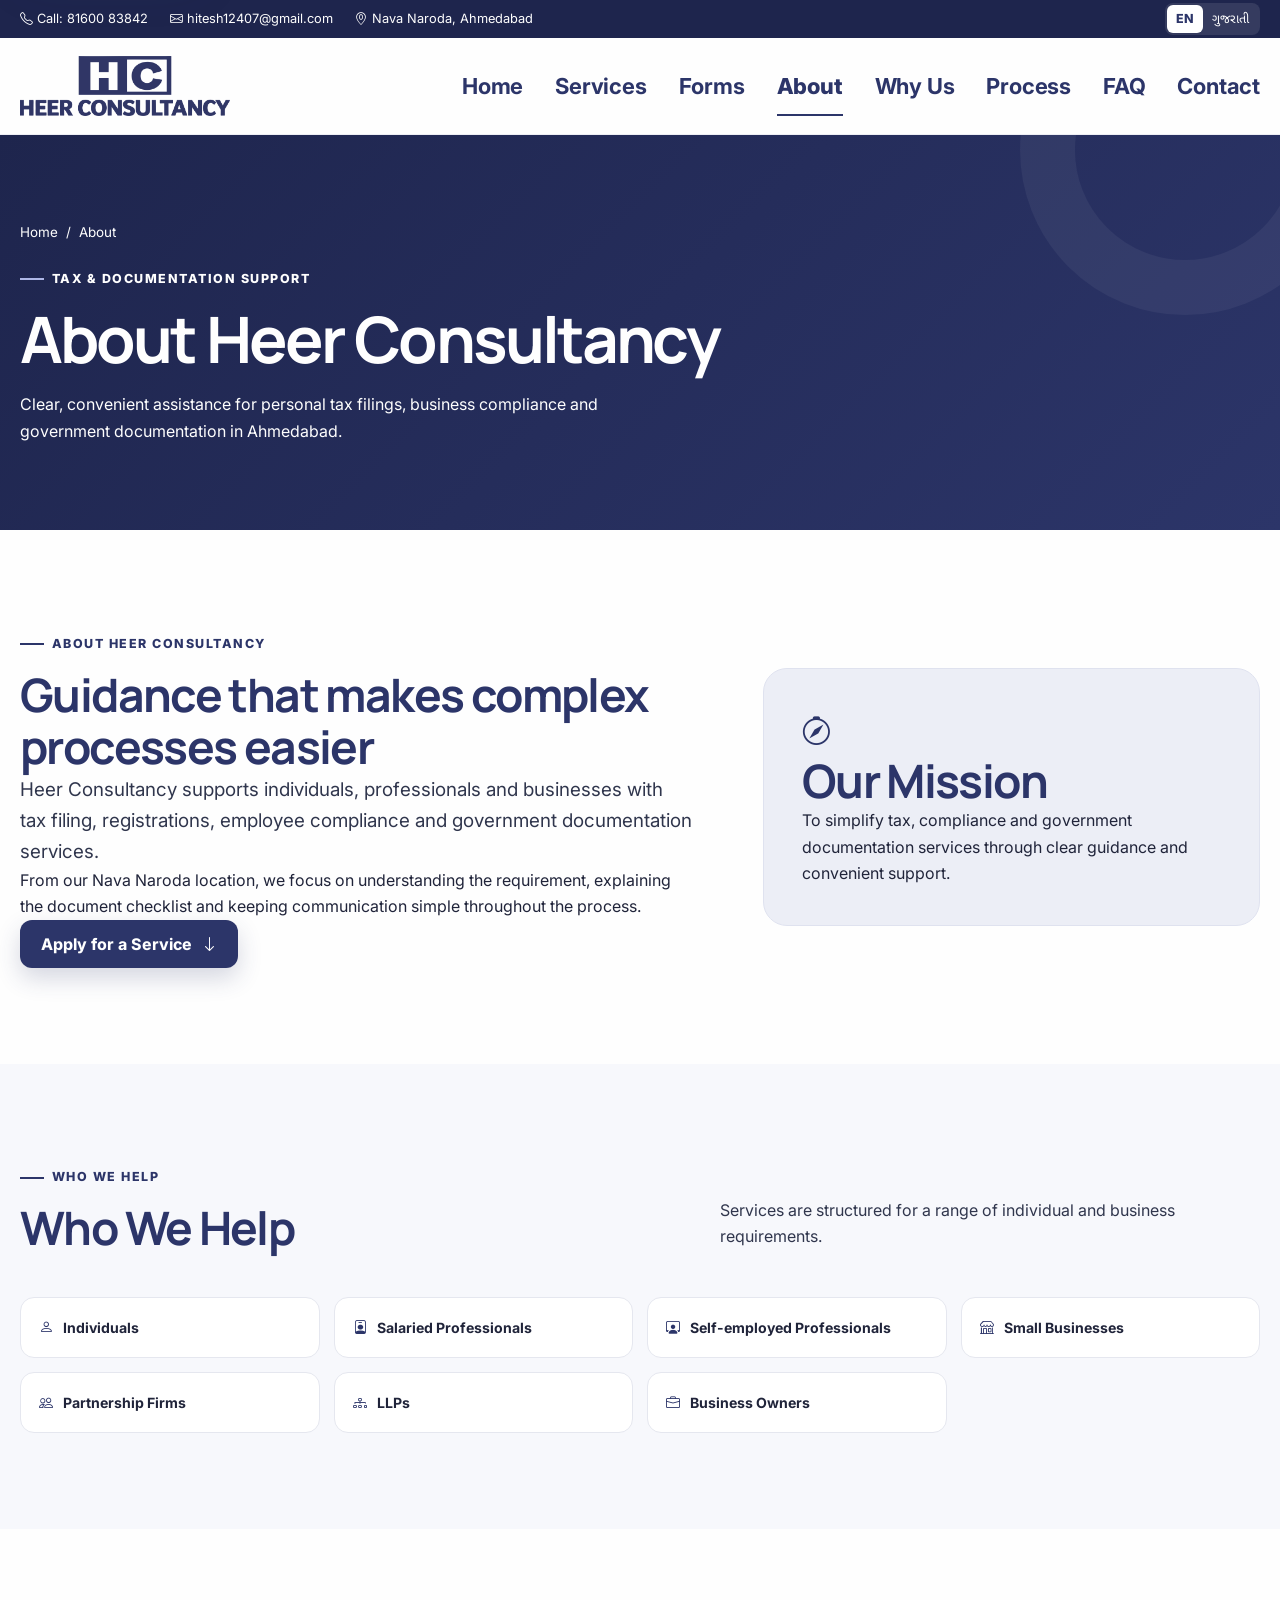
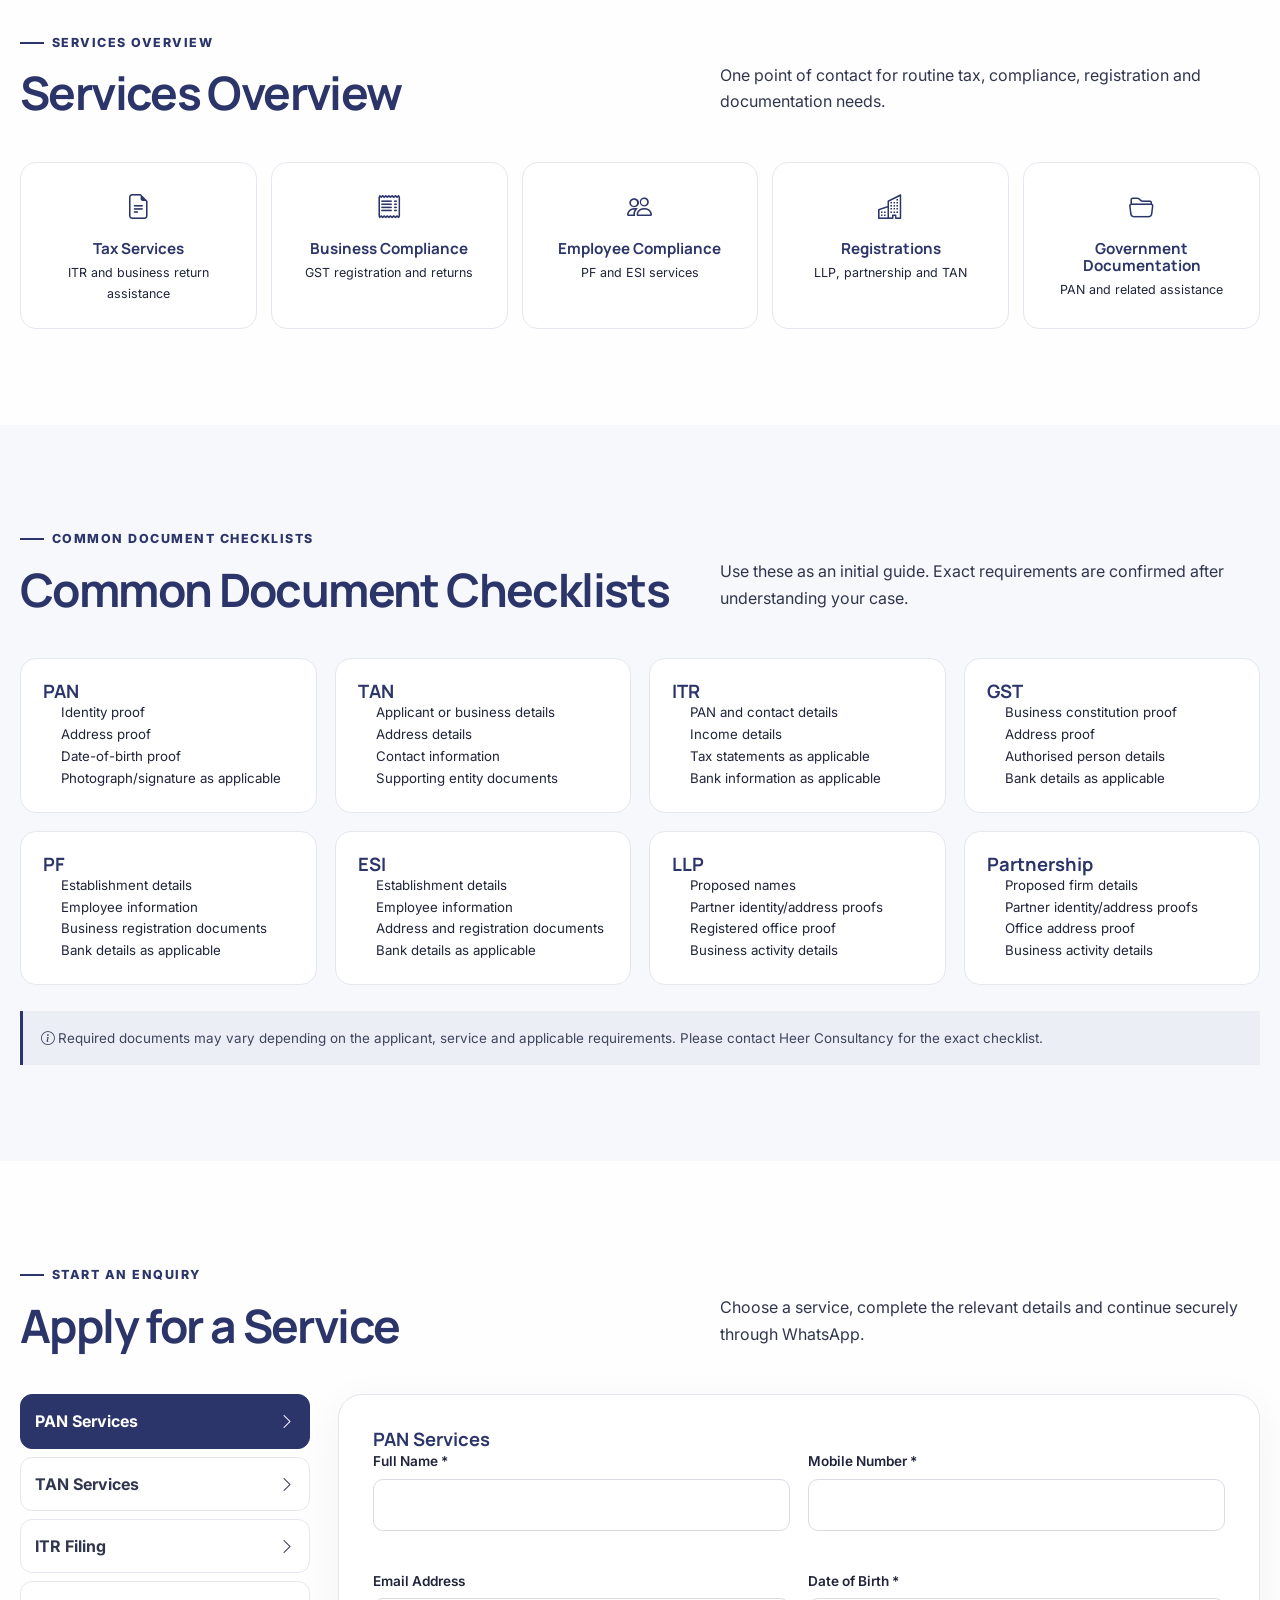
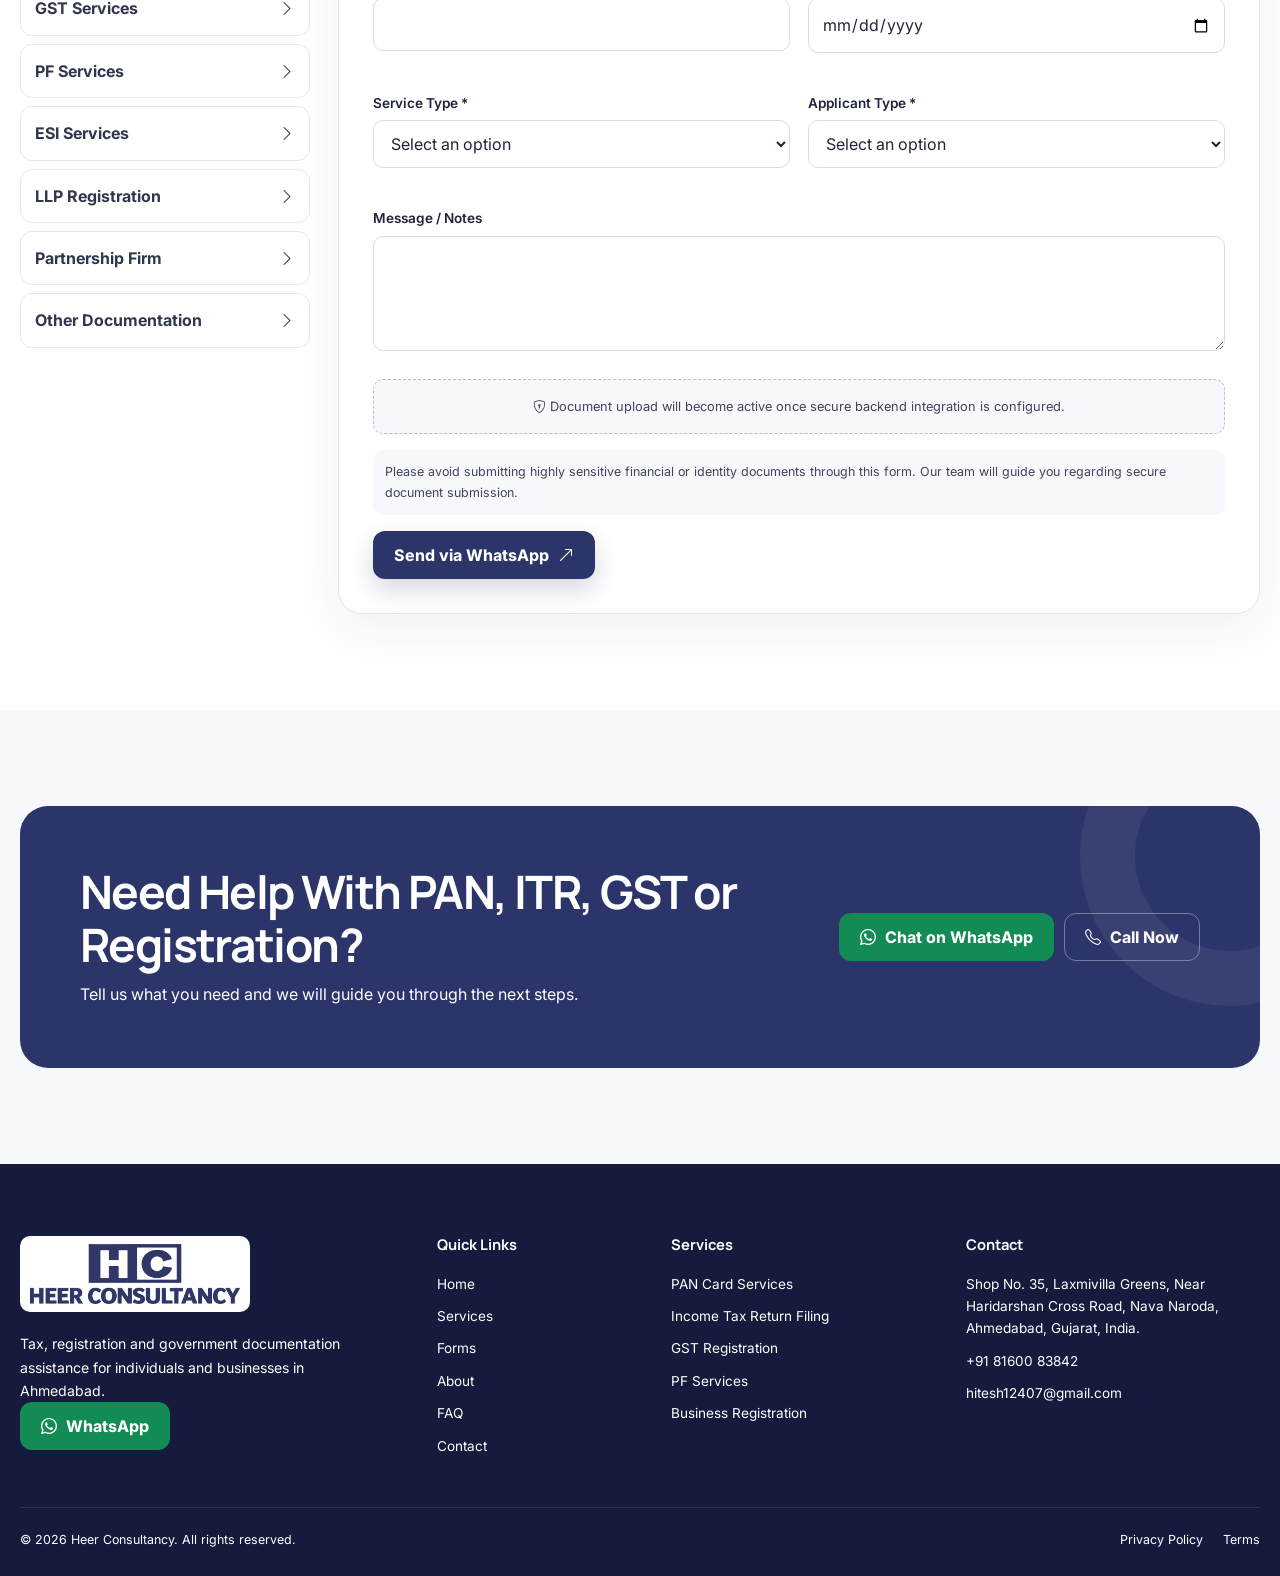
==== commit cd227c01: "Update official Heer Consultancy logo" ====
--- a/about.html
+++ b/about.html
@@ -17,8 +17,8 @@
   <div class="video-preloader" data-video-preloader aria-hidden="true"><video class="video-preloader__media" autoplay muted playsinline preload="auto"><source src="assets/video/heer-logo-preloader.mp4" type="video/mp4"></video></div><script src="js/preloader.js"></script>
   <a class="skip-link" href="#main">Skip to main content</a><div class="scroll-progress" aria-hidden="true"></div>
   <div class="topbar"><div class="container topbar-inner"><div class="topbar-links"><a href="tel:+918160083842"><i class="bi bi-telephone"></i> <span data-i18n="top.call">Call: 81600 83842</span></a><a href="mailto:hitesh12407@gmail.com"><i class="bi bi-envelope"></i> <span data-i18n="top.email">hitesh12407@gmail.com</span></a><span><i class="bi bi-geo-alt"></i> <span data-i18n="top.location">Nava Naroda, Ahmedabad</span></span></div><div class="lang-switch" aria-label="Language"><button class="lang-btn" data-lang="en">EN</button><button class="lang-btn" data-lang="gu">ગુજરાતી</button></div></div></div>
-  <header class="navbar"><div class="container nav-inner"><a class="brand" href="index.html" aria-label="Heer Consultancy home"><img src="assets/logo/heer-consultancy-logo.png" alt="Heer Consultancy" width="6100" height="2374" decoding="async" fetchpriority="high"></a><nav aria-label="Primary navigation"><ul class="nav-links"><li><a class="nav-link" href="index.html#home" data-i18n="common.home">Home</a></li><li><a class="nav-link" href="index.html#services" data-i18n="common.services">Services</a></li><li><a class="nav-link" href="index.html#forms" data-i18n="common.forms">Forms</a></li><li><a class="nav-link active" href="about.html" data-i18n="common.about">About</a></li><li><a class="nav-link" href="index.html#why-us" data-i18n="common.why">Why Us</a></li><li><a class="nav-link" href="index.html#process" data-i18n="common.process">Process</a></li><li><a class="nav-link" href="index.html#faq" data-i18n="common.faq">FAQ</a></li><li><a class="nav-link" href="index.html#contact" data-i18n="common.contact">Contact</a></li></ul></nav><div class="nav-actions"><a class="btn btn-outline" href="tel:+918160083842"><i class="bi bi-telephone"></i><span data-i18n="common.call">Call Now</span></a><a class="btn btn-whatsapp" data-wa-message="Hello Heer Consultancy, I would like assistance with your services."><i class="bi bi-whatsapp"></i> WhatsApp</a></div><button class="mobile-toggle" aria-label="Open menu" aria-expanded="false"><i class="bi bi-list"></i></button></div></header>
-  <aside class="mobile-panel" aria-hidden="true"><div class="mobile-panel-head"><img src="assets/logo/heer-consultancy-logo.png" alt="Heer Consultancy" width="6100" height="2374" decoding="async"><button class="mobile-close" aria-label="Close menu"><i class="bi bi-x-lg"></i></button></div><nav aria-label="Mobile navigation"><ul class="mobile-links"><li><a href="index.html#home" data-i18n="common.home">Home</a></li><li><a href="index.html#services" data-i18n="common.services">Services</a></li><li><a href="index.html#forms" data-i18n="common.forms">Forms</a></li><li><a href="about.html" data-i18n="common.about">About</a></li><li><a href="index.html#why-us" data-i18n="common.why">Why Us</a></li><li><a href="index.html#process" data-i18n="common.process">Process</a></li><li><a href="index.html#faq" data-i18n="common.faq">FAQ</a></li><li><a href="index.html#contact" data-i18n="common.contact">Contact</a></li></ul></nav><div class="mobile-actions"><div class="lang-switch"><button class="lang-btn" data-lang="en">EN</button><button class="lang-btn" data-lang="gu">ગુજરાતી</button></div><a class="btn btn-primary" href="tel:+918160083842" data-i18n="common.call">Call Now</a><a class="btn btn-whatsapp" data-wa-message="Hello Heer Consultancy, I would like assistance." data-i18n="common.whatsapp">Chat on WhatsApp</a></div></aside>
+  <header class="navbar"><div class="container nav-inner"><a class="brand" href="index.html" aria-label="Heer Consultancy home"><img src="assets/logo/heer-consultancy-logo.png" alt="Heer Consultancy" width="5717" height="1648" decoding="async" fetchpriority="high"></a><nav aria-label="Primary navigation"><ul class="nav-links"><li><a class="nav-link" href="index.html#home" data-i18n="common.home">Home</a></li><li><a class="nav-link" href="index.html#services" data-i18n="common.services">Services</a></li><li><a class="nav-link" href="index.html#forms" data-i18n="common.forms">Forms</a></li><li><a class="nav-link active" href="about.html" data-i18n="common.about">About</a></li><li><a class="nav-link" href="index.html#why-us" data-i18n="common.why">Why Us</a></li><li><a class="nav-link" href="index.html#process" data-i18n="common.process">Process</a></li><li><a class="nav-link" href="index.html#faq" data-i18n="common.faq">FAQ</a></li><li><a class="nav-link" href="index.html#contact" data-i18n="common.contact">Contact</a></li></ul></nav><div class="nav-actions"><a class="btn btn-outline" href="tel:+918160083842"><i class="bi bi-telephone"></i><span data-i18n="common.call">Call Now</span></a><a class="btn btn-whatsapp" data-wa-message="Hello Heer Consultancy, I would like assistance with your services."><i class="bi bi-whatsapp"></i> WhatsApp</a></div><button class="mobile-toggle" aria-label="Open menu" aria-expanded="false"><i class="bi bi-list"></i></button></div></header>
+  <aside class="mobile-panel" aria-hidden="true"><div class="mobile-panel-head"><img src="assets/logo/heer-consultancy-logo.png" alt="Heer Consultancy" width="5717" height="1648" decoding="async"><button class="mobile-close" aria-label="Close menu"><i class="bi bi-x-lg"></i></button></div><nav aria-label="Mobile navigation"><ul class="mobile-links"><li><a href="index.html#home" data-i18n="common.home">Home</a></li><li><a href="index.html#services" data-i18n="common.services">Services</a></li><li><a href="index.html#forms" data-i18n="common.forms">Forms</a></li><li><a href="about.html" data-i18n="common.about">About</a></li><li><a href="index.html#why-us" data-i18n="common.why">Why Us</a></li><li><a href="index.html#process" data-i18n="common.process">Process</a></li><li><a href="index.html#faq" data-i18n="common.faq">FAQ</a></li><li><a href="index.html#contact" data-i18n="common.contact">Contact</a></li></ul></nav><div class="mobile-actions"><div class="lang-switch"><button class="lang-btn" data-lang="en">EN</button><button class="lang-btn" data-lang="gu">ગુજરાતી</button></div><a class="btn btn-primary" href="tel:+918160083842" data-i18n="common.call">Call Now</a><a class="btn btn-whatsapp" data-wa-message="Hello Heer Consultancy, I would like assistance." data-i18n="common.whatsapp">Chat on WhatsApp</a></div></aside>
   <main id="main">
     <section class="inner-hero"><div class="container"><nav class="breadcrumb" aria-label="Breadcrumb"><a href="index.html" data-i18n="common.home">Home</a><span>/</span><span data-i18n="aboutPage.crumb">About</span></nav><span class="eyebrow" data-i18n="aboutPage.eyebrow">Tax & documentation support</span><h1 data-i18n="aboutPage.title">About Heer Consultancy</h1><p data-i18n="aboutPage.intro">Clear, convenient assistance for personal tax filings, business compliance and government documentation in Ahmedabad.</p></div></section>
     <section class="section"><div class="container mission-grid"><div data-aos="fade-right"><span class="eyebrow" data-i18n="aboutPage.title">About Heer Consultancy</span><h2 data-i18n="aboutPage.businessTitle">Guidance that makes complex processes easier</h2><p class="lead" data-i18n="aboutPage.businessP1">Heer Consultancy supports individuals, professionals and businesses with tax filing, registrations, employee compliance and government documentation services.</p><p data-i18n="aboutPage.businessP2">From our Nava Naroda location, we focus on understanding the requirement, explaining the document checklist and keeping communication simple throughout the process.</p><a class="btn btn-primary" href="#apply"><span data-i18n="aboutPage.applyTitle">Apply for a Service</span><i class="bi bi-arrow-down"></i></a></div><aside class="mission-box" data-aos="fade-left"><i class="bi bi-compass"></i><h2 data-i18n="aboutPage.mission">Our Mission</h2><p data-i18n="aboutPage.missionText">To simplify tax, compliance and government documentation services through clear guidance and convenient support.</p></aside></div></section>
@@ -28,7 +28,7 @@
     <section class="section" id="apply"><div class="container"><div class="section-head"><div><span class="eyebrow" data-i18n="aboutPage.applyEyebrow">Start an enquiry</span><h2 data-i18n="aboutPage.applyTitle">Apply for a Service</h2></div><p data-i18n="aboutPage.applyIntro">Choose a service, complete the relevant details and continue securely through WhatsApp.</p></div><div class="application-shell"><div class="form-tabs" role="tablist" aria-label="Select a service"><button class="form-tab active" role="tab" aria-selected="true" data-form="pan"><span data-i18n="form.pan">PAN Services</span><i class="bi bi-chevron-right"></i></button><button class="form-tab" role="tab" aria-selected="false" data-form="tan"><span data-i18n="form.tan">TAN Services</span><i class="bi bi-chevron-right"></i></button><button class="form-tab" role="tab" aria-selected="false" data-form="itr"><span data-i18n="form.itr">ITR Filing</span><i class="bi bi-chevron-right"></i></button><button class="form-tab" role="tab" aria-selected="false" data-form="gst"><span data-i18n="form.gst">GST Services</span><i class="bi bi-chevron-right"></i></button><button class="form-tab" role="tab" aria-selected="false" data-form="pf"><span data-i18n="form.pf">PF Services</span><i class="bi bi-chevron-right"></i></button><button class="form-tab" role="tab" aria-selected="false" data-form="esi"><span data-i18n="form.esi">ESI Services</span><i class="bi bi-chevron-right"></i></button><button class="form-tab" role="tab" aria-selected="false" data-form="llp"><span data-i18n="form.llp">LLP Registration</span><i class="bi bi-chevron-right"></i></button><button class="form-tab" role="tab" aria-selected="false" data-form="partnership"><span data-i18n="form.partnership">Partnership Firm</span><i class="bi bi-chevron-right"></i></button><button class="form-tab" role="tab" aria-selected="false" data-form="other"><span data-i18n="form.other">Other Documentation</span><i class="bi bi-chevron-right"></i></button></div><div id="dynamic-forms"></div></div></div></section>
     <section class="section section-soft"><div class="container"><div class="cta-box"><div><h2 data-i18n="cta.title">Need Help With PAN, ITR, GST or Registration?</h2><p data-i18n="cta.text">Tell us what you need and we will guide you through the next steps.</p></div><div class="cta-actions"><a class="btn btn-whatsapp" data-wa-message="Hello Heer Consultancy, I would like help choosing a service."><i class="bi bi-whatsapp"></i><span data-i18n="common.whatsapp">Chat on WhatsApp</span></a><a class="btn btn-outline" href="tel:+918160083842"><i class="bi bi-telephone"></i><span data-i18n="common.call">Call Now</span></a></div></div></div></section>
   </main>
-  <footer class="footer"><div class="container"><div class="footer-grid"><div><img class="footer-logo" src="assets/logo/heer-consultancy-logo.png" alt="Heer Consultancy" width="6100" height="2374" loading="lazy" decoding="async"><p class="footer-about" data-i18n="footer.desc">Tax, registration and government documentation assistance for individuals and businesses in Ahmedabad.</p><a class="btn btn-whatsapp" data-wa-message="Hello Heer Consultancy, I would like to enquire about your services."><i class="bi bi-whatsapp"></i> WhatsApp</a></div><div><h3 data-i18n="footer.quick">Quick Links</h3><ul><li><a href="index.html" data-i18n="common.home">Home</a></li><li><a href="index.html#services" data-i18n="common.services">Services</a></li><li><a href="index.html#forms" data-i18n="common.forms">Forms</a></li><li><a href="about.html" data-i18n="common.about">About</a></li><li><a href="index.html#faq" data-i18n="common.faq">FAQ</a></li><li><a href="index.html#contact" data-i18n="common.contact">Contact</a></li></ul></div><div><h3 data-i18n="footer.services">Services</h3><ul><li>PAN</li><li>ITR Filing</li><li>GST</li><li>PF / ESI</li><li>Business Registration</li></ul></div><div><h3 data-i18n="footer.contact">Contact</h3><ul><li>Shop No. 35, Laxmivilla Greens, Nava Naroda, Ahmedabad</li><li><a href="tel:+918160083842">+91 81600 83842</a></li><li><a href="mailto:hitesh12407@gmail.com">hitesh12407@gmail.com</a></li></ul></div></div><div class="footer-bottom"><span>© <span id="year"></span> <span data-i18n="footer.rights">Heer Consultancy. All rights reserved.</span></span><div class="footer-legal"><a href="#" data-modal="privacy-modal" data-i18n="common.privacy">Privacy Policy</a><a href="#" data-modal="terms-modal" data-i18n="common.terms">Terms</a></div></div></div></footer>
+  <footer class="footer"><div class="container"><div class="footer-grid"><div><img class="footer-logo" src="assets/logo/heer-consultancy-logo.png" alt="Heer Consultancy" width="5717" height="1648" loading="lazy" decoding="async"><p class="footer-about" data-i18n="footer.desc">Tax, registration and government documentation assistance for individuals and businesses in Ahmedabad.</p><a class="btn btn-whatsapp" data-wa-message="Hello Heer Consultancy, I would like to enquire about your services."><i class="bi bi-whatsapp"></i> WhatsApp</a></div><div><h3 data-i18n="footer.quick">Quick Links</h3><ul><li><a href="index.html" data-i18n="common.home">Home</a></li><li><a href="index.html#services" data-i18n="common.services">Services</a></li><li><a href="index.html#forms" data-i18n="common.forms">Forms</a></li><li><a href="about.html" data-i18n="common.about">About</a></li><li><a href="index.html#faq" data-i18n="common.faq">FAQ</a></li><li><a href="index.html#contact" data-i18n="common.contact">Contact</a></li></ul></div><div><h3 data-i18n="footer.services">Services</h3><ul><li>PAN</li><li>ITR Filing</li><li>GST</li><li>PF / ESI</li><li>Business Registration</li></ul></div><div><h3 data-i18n="footer.contact">Contact</h3><ul><li>Shop No. 35, Laxmivilla Greens, Nava Naroda, Ahmedabad</li><li><a href="tel:+918160083842">+91 81600 83842</a></li><li><a href="mailto:hitesh12407@gmail.com">hitesh12407@gmail.com</a></li></ul></div></div><div class="footer-bottom"><span>© <span id="year"></span> <span data-i18n="footer.rights">Heer Consultancy. All rights reserved.</span></span><div class="footer-legal"><a href="#" data-modal="privacy-modal" data-i18n="common.privacy">Privacy Policy</a><a href="#" data-modal="terms-modal" data-i18n="common.terms">Terms</a></div></div></div></footer>
   <div class="floating-actions"><button class="float-action back-top" aria-label="Back to top"><i class="bi bi-arrow-up"></i></button><a class="float-action call" href="tel:+918160083842" aria-label="Call Heer Consultancy"><i class="bi bi-telephone"></i></a><a class="float-action whatsapp" data-wa-message="Hello Heer Consultancy, I would like assistance." aria-label="WhatsApp Heer Consultancy"><i class="bi bi-whatsapp"></i></a></div><div class="mobile-bottom"><a class="btn btn-primary" href="tel:+918160083842"><i class="bi bi-telephone"></i><span data-i18n="common.call">Call Now</span></a><a class="btn btn-whatsapp" data-wa-message="Hello Heer Consultancy, I would like assistance."><i class="bi bi-whatsapp"></i> WhatsApp</a></div>
   <div class="privacy-modal" id="privacy-modal" role="dialog" aria-modal="true" aria-labelledby="privacy-title"><div class="modal-card"><button class="modal-close" aria-label="Close"><i class="bi bi-x-lg"></i></button><h2 id="privacy-title" data-i18n="common.privacy">Privacy Policy</h2><p data-i18n="footer.privacyText">We use enquiry details only to respond to your request.</p></div></div><div class="privacy-modal" id="terms-modal" role="dialog" aria-modal="true" aria-labelledby="terms-title"><div class="modal-card"><button class="modal-close" aria-label="Close"><i class="bi bi-x-lg"></i></button><h2 id="terms-title" data-i18n="common.terms">Terms</h2><p data-i18n="footer.termsText">Website information is general service guidance.</p></div></div>
   <script src="https://cdn.jsdelivr.net/npm/aos@2.3.4/dist/aos.js"></script><script src="js/translations.js"></script><script src="js/main.js"></script><script src="js/forms.js"></script>
--- a/css/style.css
+++ b/css/style.css
@@ -59,7 +59,7 @@
 .mobile-links a{color:#2c3569;font-size:18px;line-height:1.3;white-space:nowrap;transition:color .25s ease}
 .mobile-panel-head img{width:180px;height:auto;max-height:none;object-fit:contain}
 .dash-logo{width:160px;height:auto;object-fit:contain}
-.footer-logo{width:230px;height:auto;filter:none;background:transparent;border-radius:0;padding:0;object-fit:contain}
+.footer-logo{width:230px;height:auto;filter:none;background:#fefefe;border-radius:10px;padding:8px 10px;object-fit:contain}
 .video-preloader{position:fixed;inset:0;z-index:2147483647;display:grid;place-items:center;width:100%;height:100%;background:#fefefe;opacity:1;visibility:visible;overflow:hidden;pointer-events:auto;transition:opacity .5s ease,visibility .5s ease}
 .video-preloader.is-leaving{opacity:0;visibility:hidden;pointer-events:none}
 .video-preloader__media{display:block;width:100%;height:100%;max-width:100%;max-height:100%;object-fit:contain;object-position:center;background:#fefefe}
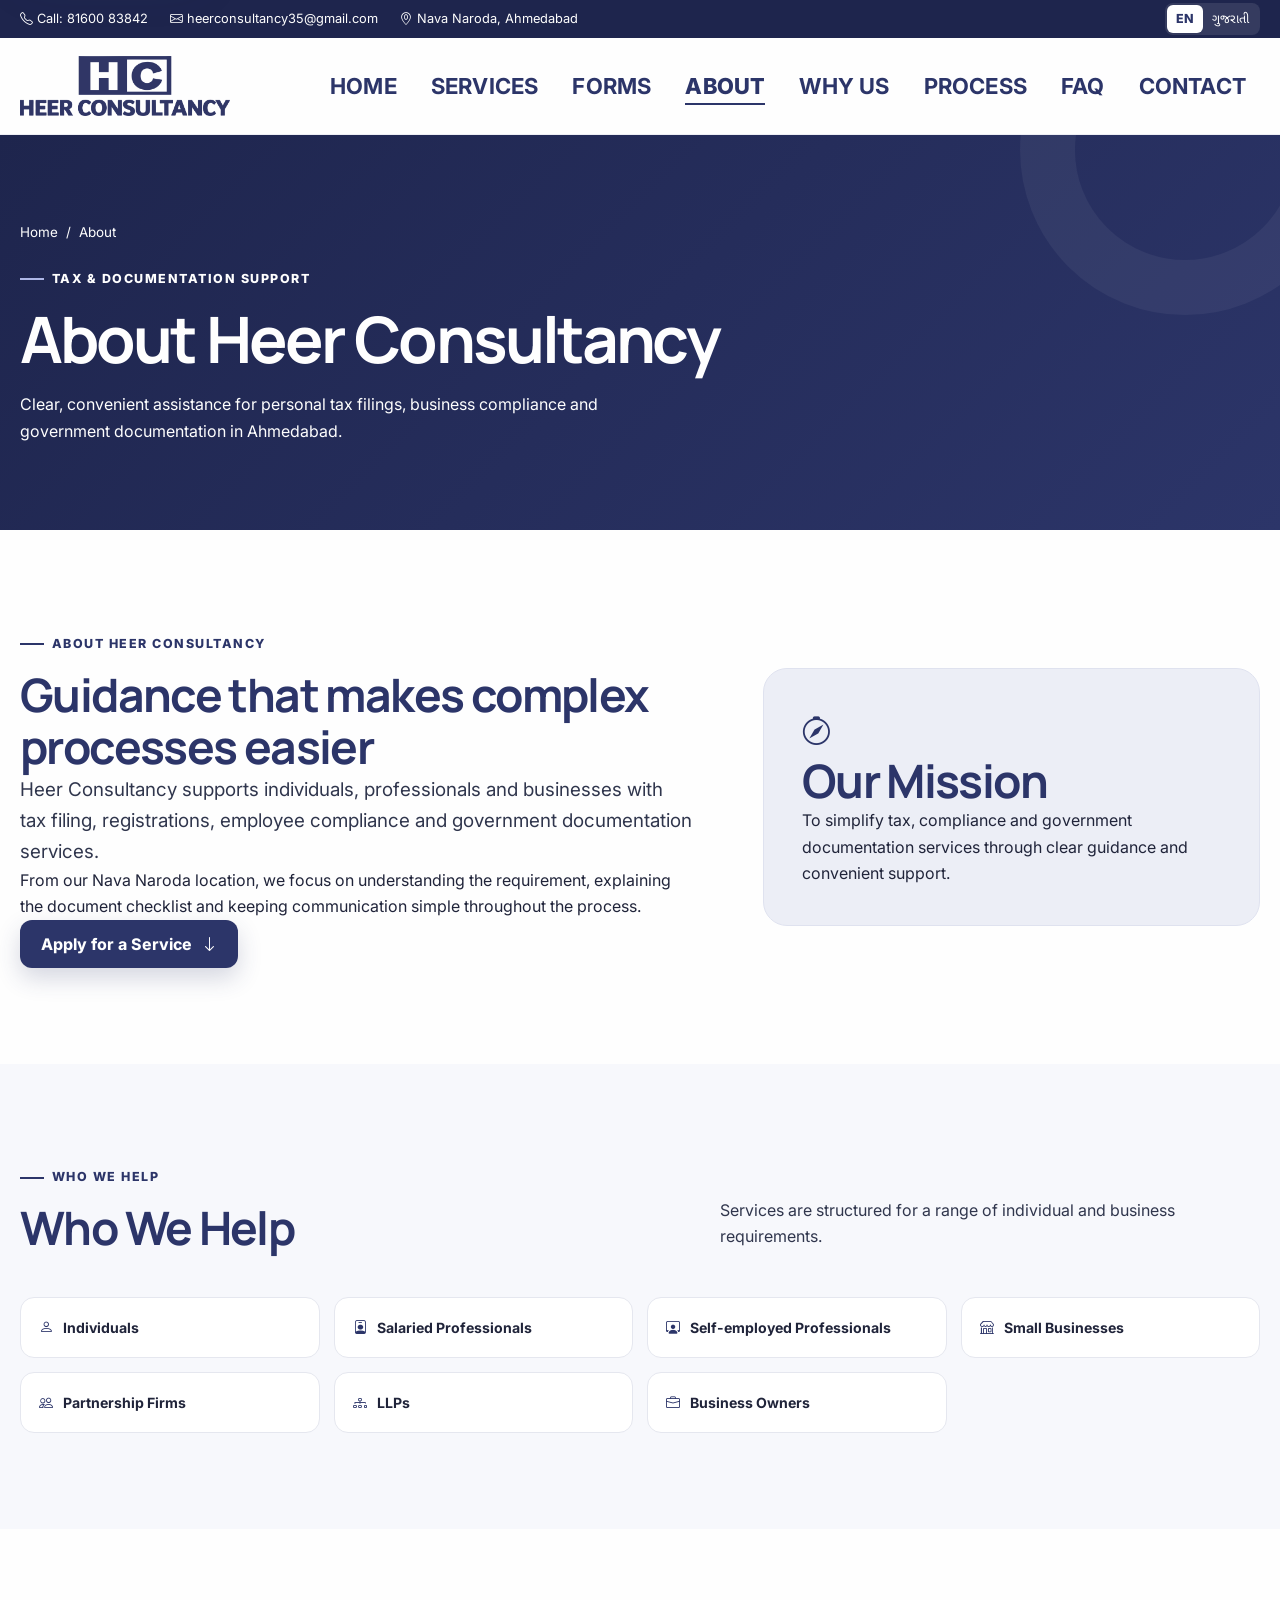
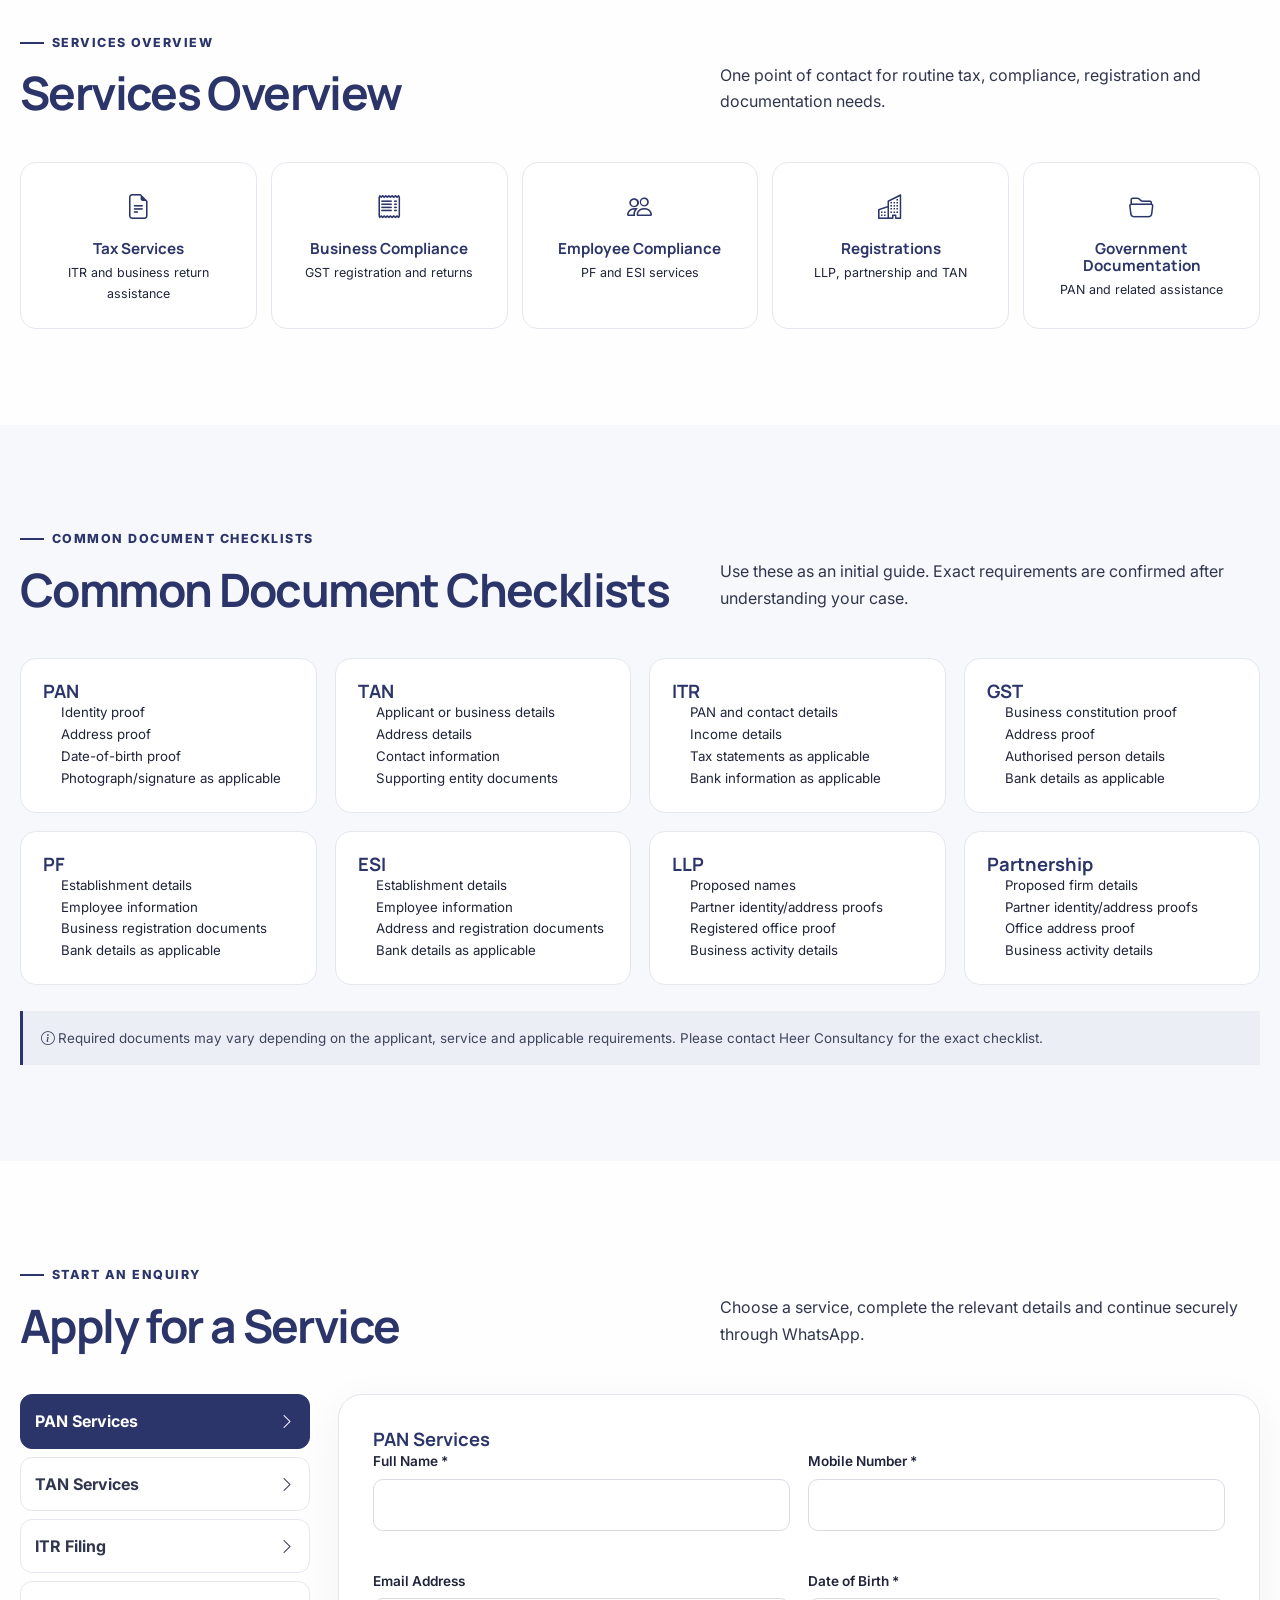
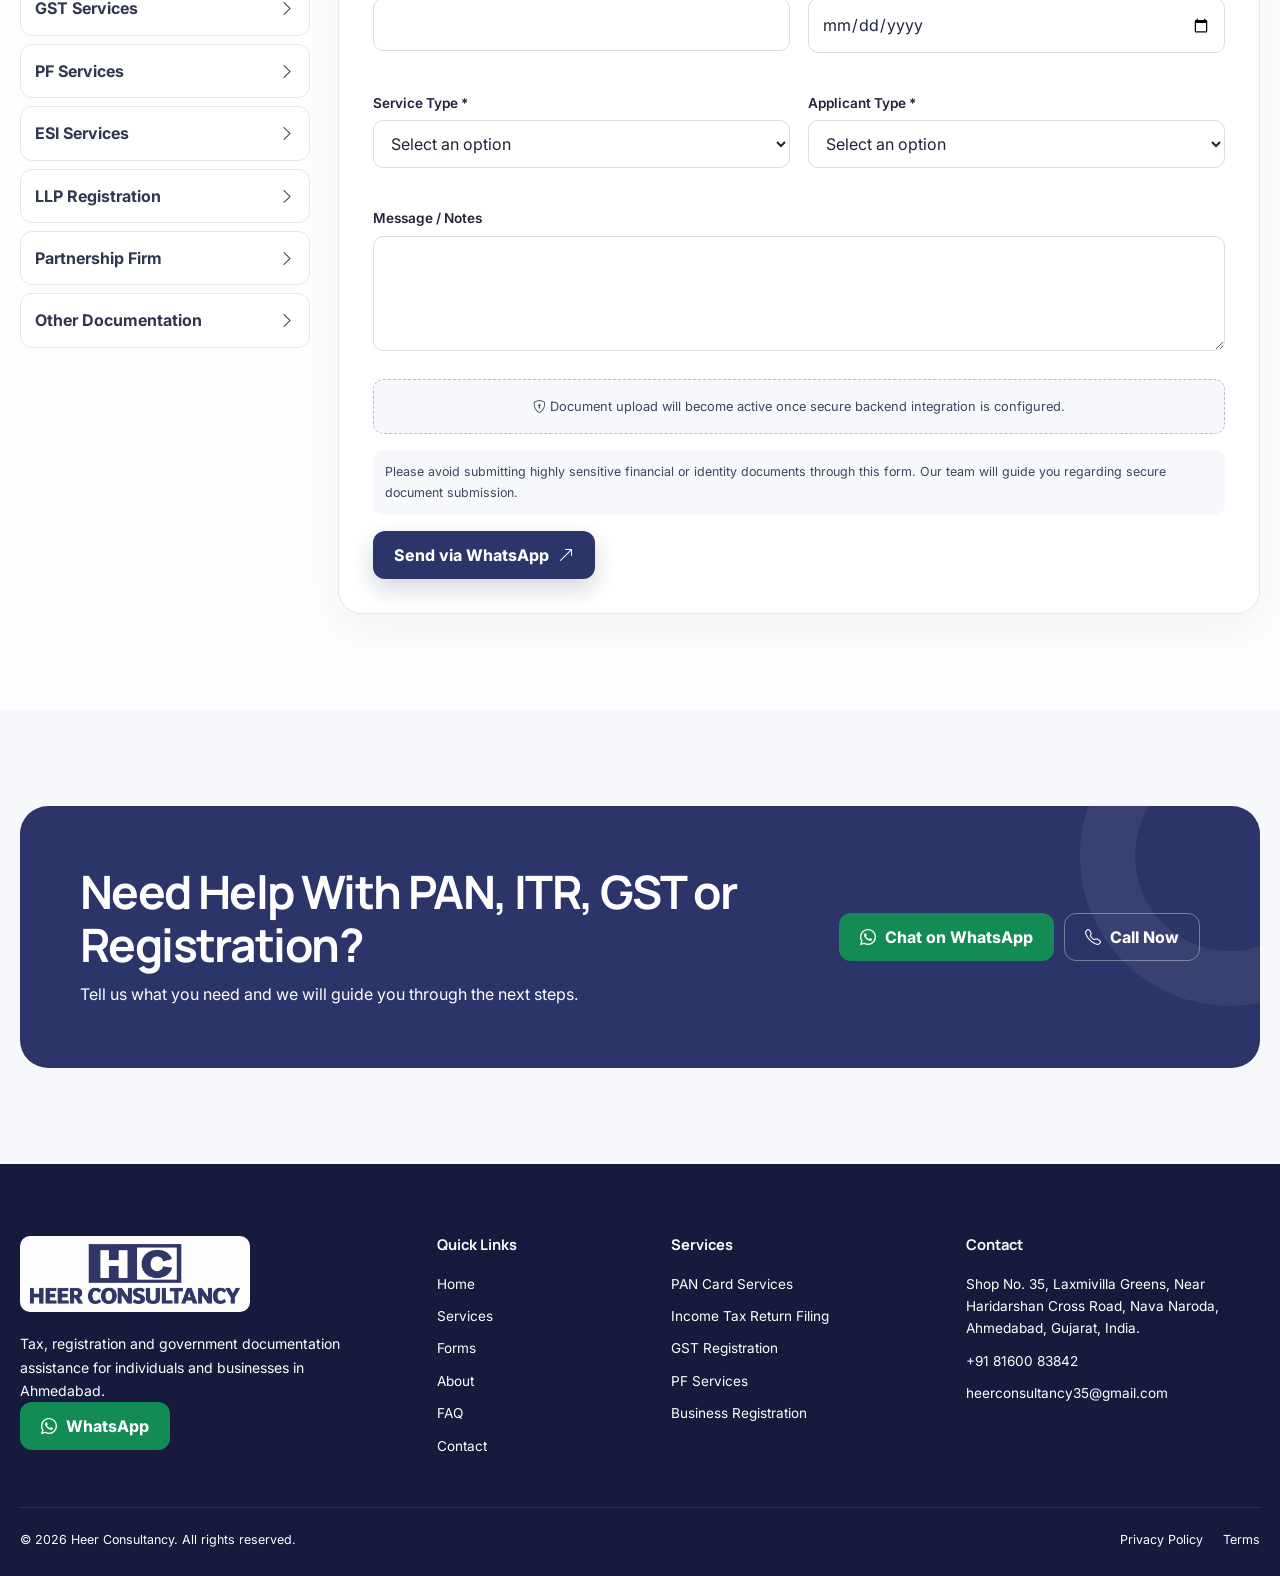
==== commit 1583a729: "Refine navigation hero and contact details" ====
--- a/about.html
+++ b/about.html
@@ -16,7 +16,7 @@
 <body>
   <div class="video-preloader" data-video-preloader aria-hidden="true"><video class="video-preloader__media" autoplay muted playsinline preload="auto"><source src="assets/video/heer-logo-preloader.mp4" type="video/mp4"></video></div><script src="js/preloader.js"></script>
   <a class="skip-link" href="#main">Skip to main content</a><div class="scroll-progress" aria-hidden="true"></div>
-  <div class="topbar"><div class="container topbar-inner"><div class="topbar-links"><a href="tel:+918160083842"><i class="bi bi-telephone"></i> <span data-i18n="top.call">Call: 81600 83842</span></a><a href="mailto:hitesh12407@gmail.com"><i class="bi bi-envelope"></i> <span data-i18n="top.email">hitesh12407@gmail.com</span></a><span><i class="bi bi-geo-alt"></i> <span data-i18n="top.location">Nava Naroda, Ahmedabad</span></span></div><div class="lang-switch" aria-label="Language"><button class="lang-btn" data-lang="en">EN</button><button class="lang-btn" data-lang="gu">ગુજરાતી</button></div></div></div>
+  <div class="topbar"><div class="container topbar-inner"><div class="topbar-links"><a href="tel:+918160083842"><i class="bi bi-telephone"></i> <span data-i18n="top.call">Call: 81600 83842</span></a><a href="mailto:heerconsultancy35@gmail.com"><i class="bi bi-envelope"></i> <span data-i18n="top.email">heerconsultancy35@gmail.com</span></a><span><i class="bi bi-geo-alt"></i> <span data-i18n="top.location">Nava Naroda, Ahmedabad</span></span></div><div class="lang-switch" aria-label="Language"><button class="lang-btn" data-lang="en">EN</button><button class="lang-btn" data-lang="gu">ગુજરાતી</button></div></div></div>
   <header class="navbar"><div class="container nav-inner"><a class="brand" href="index.html" aria-label="Heer Consultancy home"><img src="assets/logo/heer-consultancy-logo.png" alt="Heer Consultancy" width="5717" height="1648" decoding="async" fetchpriority="high"></a><nav aria-label="Primary navigation"><ul class="nav-links"><li><a class="nav-link" href="index.html#home" data-i18n="common.home">Home</a></li><li><a class="nav-link" href="index.html#services" data-i18n="common.services">Services</a></li><li><a class="nav-link" href="index.html#forms" data-i18n="common.forms">Forms</a></li><li><a class="nav-link active" href="about.html" data-i18n="common.about">About</a></li><li><a class="nav-link" href="index.html#why-us" data-i18n="common.why">Why Us</a></li><li><a class="nav-link" href="index.html#process" data-i18n="common.process">Process</a></li><li><a class="nav-link" href="index.html#faq" data-i18n="common.faq">FAQ</a></li><li><a class="nav-link" href="index.html#contact" data-i18n="common.contact">Contact</a></li></ul></nav><div class="nav-actions"><a class="btn btn-outline" href="tel:+918160083842"><i class="bi bi-telephone"></i><span data-i18n="common.call">Call Now</span></a><a class="btn btn-whatsapp" data-wa-message="Hello Heer Consultancy, I would like assistance with your services."><i class="bi bi-whatsapp"></i> WhatsApp</a></div><button class="mobile-toggle" aria-label="Open menu" aria-expanded="false"><i class="bi bi-list"></i></button></div></header>
   <aside class="mobile-panel" aria-hidden="true"><div class="mobile-panel-head"><img src="assets/logo/heer-consultancy-logo.png" alt="Heer Consultancy" width="5717" height="1648" decoding="async"><button class="mobile-close" aria-label="Close menu"><i class="bi bi-x-lg"></i></button></div><nav aria-label="Mobile navigation"><ul class="mobile-links"><li><a href="index.html#home" data-i18n="common.home">Home</a></li><li><a href="index.html#services" data-i18n="common.services">Services</a></li><li><a href="index.html#forms" data-i18n="common.forms">Forms</a></li><li><a href="about.html" data-i18n="common.about">About</a></li><li><a href="index.html#why-us" data-i18n="common.why">Why Us</a></li><li><a href="index.html#process" data-i18n="common.process">Process</a></li><li><a href="index.html#faq" data-i18n="common.faq">FAQ</a></li><li><a href="index.html#contact" data-i18n="common.contact">Contact</a></li></ul></nav><div class="mobile-actions"><div class="lang-switch"><button class="lang-btn" data-lang="en">EN</button><button class="lang-btn" data-lang="gu">ગુજરાતી</button></div><a class="btn btn-primary" href="tel:+918160083842" data-i18n="common.call">Call Now</a><a class="btn btn-whatsapp" data-wa-message="Hello Heer Consultancy, I would like assistance." data-i18n="common.whatsapp">Chat on WhatsApp</a></div></aside>
   <main id="main">
@@ -28,7 +28,7 @@
     <section class="section" id="apply"><div class="container"><div class="section-head"><div><span class="eyebrow" data-i18n="aboutPage.applyEyebrow">Start an enquiry</span><h2 data-i18n="aboutPage.applyTitle">Apply for a Service</h2></div><p data-i18n="aboutPage.applyIntro">Choose a service, complete the relevant details and continue securely through WhatsApp.</p></div><div class="application-shell"><div class="form-tabs" role="tablist" aria-label="Select a service"><button class="form-tab active" role="tab" aria-selected="true" data-form="pan"><span data-i18n="form.pan">PAN Services</span><i class="bi bi-chevron-right"></i></button><button class="form-tab" role="tab" aria-selected="false" data-form="tan"><span data-i18n="form.tan">TAN Services</span><i class="bi bi-chevron-right"></i></button><button class="form-tab" role="tab" aria-selected="false" data-form="itr"><span data-i18n="form.itr">ITR Filing</span><i class="bi bi-chevron-right"></i></button><button class="form-tab" role="tab" aria-selected="false" data-form="gst"><span data-i18n="form.gst">GST Services</span><i class="bi bi-chevron-right"></i></button><button class="form-tab" role="tab" aria-selected="false" data-form="pf"><span data-i18n="form.pf">PF Services</span><i class="bi bi-chevron-right"></i></button><button class="form-tab" role="tab" aria-selected="false" data-form="esi"><span data-i18n="form.esi">ESI Services</span><i class="bi bi-chevron-right"></i></button><button class="form-tab" role="tab" aria-selected="false" data-form="llp"><span data-i18n="form.llp">LLP Registration</span><i class="bi bi-chevron-right"></i></button><button class="form-tab" role="tab" aria-selected="false" data-form="partnership"><span data-i18n="form.partnership">Partnership Firm</span><i class="bi bi-chevron-right"></i></button><button class="form-tab" role="tab" aria-selected="false" data-form="other"><span data-i18n="form.other">Other Documentation</span><i class="bi bi-chevron-right"></i></button></div><div id="dynamic-forms"></div></div></div></section>
     <section class="section section-soft"><div class="container"><div class="cta-box"><div><h2 data-i18n="cta.title">Need Help With PAN, ITR, GST or Registration?</h2><p data-i18n="cta.text">Tell us what you need and we will guide you through the next steps.</p></div><div class="cta-actions"><a class="btn btn-whatsapp" data-wa-message="Hello Heer Consultancy, I would like help choosing a service."><i class="bi bi-whatsapp"></i><span data-i18n="common.whatsapp">Chat on WhatsApp</span></a><a class="btn btn-outline" href="tel:+918160083842"><i class="bi bi-telephone"></i><span data-i18n="common.call">Call Now</span></a></div></div></div></section>
   </main>
-  <footer class="footer"><div class="container"><div class="footer-grid"><div><img class="footer-logo" src="assets/logo/heer-consultancy-logo.png" alt="Heer Consultancy" width="5717" height="1648" loading="lazy" decoding="async"><p class="footer-about" data-i18n="footer.desc">Tax, registration and government documentation assistance for individuals and businesses in Ahmedabad.</p><a class="btn btn-whatsapp" data-wa-message="Hello Heer Consultancy, I would like to enquire about your services."><i class="bi bi-whatsapp"></i> WhatsApp</a></div><div><h3 data-i18n="footer.quick">Quick Links</h3><ul><li><a href="index.html" data-i18n="common.home">Home</a></li><li><a href="index.html#services" data-i18n="common.services">Services</a></li><li><a href="index.html#forms" data-i18n="common.forms">Forms</a></li><li><a href="about.html" data-i18n="common.about">About</a></li><li><a href="index.html#faq" data-i18n="common.faq">FAQ</a></li><li><a href="index.html#contact" data-i18n="common.contact">Contact</a></li></ul></div><div><h3 data-i18n="footer.services">Services</h3><ul><li>PAN</li><li>ITR Filing</li><li>GST</li><li>PF / ESI</li><li>Business Registration</li></ul></div><div><h3 data-i18n="footer.contact">Contact</h3><ul><li>Shop No. 35, Laxmivilla Greens, Nava Naroda, Ahmedabad</li><li><a href="tel:+918160083842">+91 81600 83842</a></li><li><a href="mailto:hitesh12407@gmail.com">hitesh12407@gmail.com</a></li></ul></div></div><div class="footer-bottom"><span>© <span id="year"></span> <span data-i18n="footer.rights">Heer Consultancy. All rights reserved.</span></span><div class="footer-legal"><a href="#" data-modal="privacy-modal" data-i18n="common.privacy">Privacy Policy</a><a href="#" data-modal="terms-modal" data-i18n="common.terms">Terms</a></div></div></div></footer>
+  <footer class="footer"><div class="container"><div class="footer-grid"><div><img class="footer-logo" src="assets/logo/heer-consultancy-logo.png" alt="Heer Consultancy" width="5717" height="1648" loading="lazy" decoding="async"><p class="footer-about" data-i18n="footer.desc">Tax, registration and government documentation assistance for individuals and businesses in Ahmedabad.</p><a class="btn btn-whatsapp" data-wa-message="Hello Heer Consultancy, I would like to enquire about your services."><i class="bi bi-whatsapp"></i> WhatsApp</a></div><div><h3 data-i18n="footer.quick">Quick Links</h3><ul><li><a href="index.html" data-i18n="common.home">Home</a></li><li><a href="index.html#services" data-i18n="common.services">Services</a></li><li><a href="index.html#forms" data-i18n="common.forms">Forms</a></li><li><a href="about.html" data-i18n="common.about">About</a></li><li><a href="index.html#faq" data-i18n="common.faq">FAQ</a></li><li><a href="index.html#contact" data-i18n="common.contact">Contact</a></li></ul></div><div><h3 data-i18n="footer.services">Services</h3><ul><li>PAN</li><li>ITR Filing</li><li>GST</li><li>PF / ESI</li><li>Business Registration</li></ul></div><div><h3 data-i18n="footer.contact">Contact</h3><ul><li>Shop No. 35, Laxmivilla Greens, Nava Naroda, Ahmedabad</li><li><a href="tel:+918160083842">+91 81600 83842</a></li><li><a href="mailto:heerconsultancy35@gmail.com">heerconsultancy35@gmail.com</a></li></ul></div></div><div class="footer-bottom"><span>© <span id="year"></span> <span data-i18n="footer.rights">Heer Consultancy. All rights reserved.</span></span><div class="footer-legal"><a href="#" data-modal="privacy-modal" data-i18n="common.privacy">Privacy Policy</a><a href="#" data-modal="terms-modal" data-i18n="common.terms">Terms</a></div></div></div></footer>
   <div class="floating-actions"><button class="float-action back-top" aria-label="Back to top"><i class="bi bi-arrow-up"></i></button><a class="float-action call" href="tel:+918160083842" aria-label="Call Heer Consultancy"><i class="bi bi-telephone"></i></a><a class="float-action whatsapp" data-wa-message="Hello Heer Consultancy, I would like assistance." aria-label="WhatsApp Heer Consultancy"><i class="bi bi-whatsapp"></i></a></div><div class="mobile-bottom"><a class="btn btn-primary" href="tel:+918160083842"><i class="bi bi-telephone"></i><span data-i18n="common.call">Call Now</span></a><a class="btn btn-whatsapp" data-wa-message="Hello Heer Consultancy, I would like assistance."><i class="bi bi-whatsapp"></i> WhatsApp</a></div>
   <div class="privacy-modal" id="privacy-modal" role="dialog" aria-modal="true" aria-labelledby="privacy-title"><div class="modal-card"><button class="modal-close" aria-label="Close"><i class="bi bi-x-lg"></i></button><h2 id="privacy-title" data-i18n="common.privacy">Privacy Policy</h2><p data-i18n="footer.privacyText">We use enquiry details only to respond to your request.</p></div></div><div class="privacy-modal" id="terms-modal" role="dialog" aria-modal="true" aria-labelledby="terms-title"><div class="modal-card"><button class="modal-close" aria-label="Close"><i class="bi bi-x-lg"></i></button><h2 id="terms-title" data-i18n="common.terms">Terms</h2><p data-i18n="footer.termsText">Website information is general service guidance.</p></div></div>
   <script src="https://cdn.jsdelivr.net/npm/aos@2.3.4/dist/aos.js"></script><script src="js/translations.js"></script><script src="js/main.js"></script><script src="js/forms.js"></script>
--- a/css/style.css
+++ b/css/style.css
@@ -1,9 +1,9 @@
 :root{--primary:#2c3569;--primary-dark:#1e254d;--primary-light:#525d91;--text-dark:#20243a;--text-secondary:#30364d;--text-small:#3e455c;--background:#fefefe;--soft:#eceef6;--bg:var(--background);--light:#f7f8fc;--text:var(--text-dark);--muted:var(--text-secondary);--border:#e5e7ef;--success:#1c8c52;--whatsapp:#128c54;--shadow:0 18px 50px rgba(44,53,105,.1);--radius:20px;--header:80px}
-*{box-sizing:border-box}html{scroll-behavior:smooth;scroll-padding-top:96px}body{margin:0;color:var(--text-dark);background:var(--background);font-family:Inter,"Noto Sans Gujarati",sans-serif;line-height:1.65;overflow-x:hidden}body.menu-open{overflow:hidden}a{color:inherit;text-decoration:none}img,svg{max-width:100%;display:block}button,input,select,textarea{font:inherit}button{cursor:pointer}.container{width:min(1240px,calc(100% - 40px));margin-inline:auto}.section{padding:96px 0}.section-soft{background:var(--light)}.eyebrow{display:inline-flex;align-items:center;gap:8px;color:var(--primary);font-size:.78rem;font-weight:800;letter-spacing:.12em;text-transform:uppercase;margin-bottom:14px}.eyebrow:before{content:"";width:24px;height:2px;background:var(--primary)}h1,h2,h3,h4,h5,h6,p{margin-top:0}p{color:var(--text-dark)}h1,h2,h3,h4,h5,h6{font-family:Manrope,"Noto Sans Gujarati",sans-serif;line-height:1.14;color:var(--primary)}h1{font-size:clamp(2.5rem,5.2vw,4.7rem);letter-spacing:-.045em}h2{font-size:clamp(2rem,3.6vw,3.25rem);letter-spacing:-.035em}h3{font-size:1.15rem}.lead{font-size:clamp(1rem,1.6vw,1.18rem);color:var(--muted);max-width:680px}.section-head{display:flex;justify-content:space-between;align-items:end;gap:32px;margin-bottom:42px}.section-head p{max-width:540px;margin-bottom:5px;color:var(--muted)}.btn{display:inline-flex;align-items:center;justify-content:center;gap:9px;min-height:48px;padding:0 20px;border-radius:12px;border:1px solid transparent;font-weight:750;transition:.25s ease}.btn i{transition:transform .25s ease}.btn:hover i{transform:translateX(3px)}.btn-primary{background:var(--primary);color:#fff;box-shadow:0 10px 24px rgba(44,53,105,.2)}.btn-primary:hover{background:var(--primary-dark);transform:translateY(-2px)}.btn-outline{border-color:var(--border);background:#fff;color:var(--primary)}.btn-outline:hover{border-color:var(--primary);transform:translateY(-2px)}.btn-whatsapp{background:var(--whatsapp);color:#fff}.btn-whatsapp:hover{background:#0d7545;transform:translateY(-2px)}.skip-link{position:fixed;left:20px;top:-80px;z-index:9999;background:#fff;color:var(--primary);padding:10px 16px;border-radius:8px;box-shadow:var(--shadow)}.skip-link:focus{top:20px}.scroll-progress{position:fixed;left:0;top:0;height:3px;width:0;background:linear-gradient(90deg,var(--primary),#8991bc);z-index:10000}.topbar{background:var(--primary-dark);color:#fefefe;font-size:.8rem}.topbar-inner{min-height:38px;display:flex;justify-content:space-between;align-items:center;gap:20px}.topbar-links,.topbar-actions{display:flex;align-items:center;gap:22px}.topbar a:hover{color:#fefefe}.lang-switch{display:inline-flex;align-items:center;background:rgba(255,255,255,.1);border-radius:8px;padding:2px;border:0;color:inherit}.lang-btn{border:0;background:transparent;color:inherit;border-radius:6px;padding:4px 9px;font-size:.78rem}.lang-btn.active{background:#fff;color:var(--primary);font-weight:800}.navbar{position:sticky;top:0;z-index:1000;background:rgba(254,254,254,.9);backdrop-filter:blur(16px);border-bottom:1px solid rgba(229,231,239,.7);transition:.25s}.navbar.scrolled{box-shadow:0 8px 30px rgba(23,26,46,.08)}.nav-inner{height:82px;display:flex;align-items:center;justify-content:space-between;transition:.25s}.navbar.scrolled .nav-inner{height:70px}.brand img{width:212px}.nav-links{display:flex;align-items:center;gap:32px;list-style:none;margin:0;padding:0}.nav-link{position:relative;display:inline-flex;align-items:center;min-height:44px;color:#2c3569;font-size:22px;font-weight:700;line-height:1.2;letter-spacing:-.2px;white-space:nowrap;transition:color .25s ease}.nav-link:after{content:"";position:absolute;left:0;bottom:-8px;height:2px;width:0;background:var(--primary);transition:.25s}.nav-link:hover,.nav-link.active{color:#2c3569;font-weight:800}.nav-link:hover:after,.nav-link.active:after{width:100%}.nav-actions{display:flex;gap:10px;align-items:center}.nav-actions .btn{min-height:42px;padding:0 14px;font-size:.86rem}.mobile-toggle{display:none;border:1px solid var(--border);background:#fff;border-radius:10px;width:44px;height:44px;color:var(--primary);font-size:1.35rem}.mobile-panel{display:none}.hero{position:relative;min-height:730px;display:flex;align-items:center;overflow:hidden;background:linear-gradient(180deg,#fff 0%,#f8f9fd 100%)}.hero:before,.hero:after{content:"";position:absolute;border-radius:50%;filter:blur(1px);pointer-events:none}.hero:before{width:440px;height:440px;right:-150px;top:-170px;background:rgba(82,93,145,.09)}.hero:after{width:300px;height:300px;left:-190px;bottom:-120px;border:52px solid rgba(44,53,105,.04)}.hero-grid{display:grid;grid-template-columns:1.05fr .95fr;gap:70px;align-items:center;position:relative}.hero-copy h1{margin-bottom:24px}.hero-copy h1 span{color:var(--primary)}.hero-copy .lead{margin-bottom:30px}.hero-buttons{display:flex;flex-wrap:wrap;gap:12px}.hero-note{display:flex;align-items:center;gap:10px;margin-top:28px;color:var(--text-small);font-size:.9rem}.hero-note i{color:var(--primary)}.hero-visual{position:relative;min-height:530px;display:grid;place-items:center}.dashboard{width:min(100%,480px);background:#fff;border:1px solid var(--border);border-radius:28px;box-shadow:0 30px 80px rgba(44,53,105,.18);padding:22px;transform:rotate(1deg);position:relative}.dash-top{display:flex;align-items:center;justify-content:space-between;border-bottom:1px solid var(--border);padding-bottom:16px}.dash-logo{width:145px}.status-pill{padding:6px 10px;background:#edf8f1;color:#227a4a;border-radius:99px;font-size:.7rem;font-weight:800}.doc-area{display:grid;grid-template-columns:1.2fr .8fr;gap:14px;margin-top:18px}.doc-main,.doc-side{border:1px solid var(--border);border-radius:16px;padding:16px}.doc-main h3{margin-bottom:16px}.doc-row{height:9px;border-radius:99px;background:var(--soft);margin:10px 0}.doc-row:nth-child(2){width:82%}.doc-row:nth-child(3){width:64%}.doc-row:nth-child(4){width:74%}.chart{height:116px;display:flex;align-items:flex-end;gap:8px;border-bottom:1px solid var(--border)}.chart span{flex:1;background:var(--primary);opacity:.15;border-radius:6px 6px 0 0}.chart span:nth-child(2){height:75%;opacity:.35}.chart span:nth-child(3){height:52%;opacity:.5}.chart span:nth-child(4){height:92%;opacity:.85}.check-list{margin:18px 0 0;padding:0;list-style:none;display:grid;gap:12px;font-size:.8rem}.check-list i{color:var(--success);margin-right:8px}.float-card{position:absolute;background:#fff;border:1px solid var(--border);box-shadow:0 16px 40px rgba(44,53,105,.14);border-radius:14px;padding:11px 15px;display:flex;align-items:center;gap:10px;font-size:.8rem;font-weight:750;animation:float 5s ease-in-out infinite}.float-card i{width:32px;height:32px;display:grid;place-items:center;background:var(--soft);color:var(--primary);border-radius:9px;font-size:1rem}.fc-1{left:-10px;top:90px}.fc-2{right:-20px;top:160px;animation-delay:-1s}.fc-3{left:15px;bottom:70px;animation-delay:-2s}.trust-strip{position:relative;margin-top:-28px;z-index:3}.trust-grid{display:grid;grid-template-columns:repeat(5,1fr);background:#fff;border:1px solid var(--border);box-shadow:var(--shadow);border-radius:18px;overflow:hidden}.trust-item{display:flex;align-items:center;justify-content:center;gap:10px;min-height:80px;padding:15px;border-right:1px solid var(--border);font-size:.88rem;font-weight:750;text-align:center}.trust-item:last-child{border:0}.trust-item i{color:var(--primary);font-size:1.2rem}.service-toolbar{display:flex;flex-wrap:wrap;gap:8px;margin-bottom:30px}.filter-btn{border:1px solid var(--border);background:#fff;color:var(--muted);border-radius:99px;padding:9px 16px;font-weight:700;font-size:.86rem}.filter-btn.active,.filter-btn:hover{background:var(--primary);border-color:var(--primary);color:#fff}.service-grid{display:grid;grid-template-columns:repeat(3,1fr);gap:20px}.service-card{border:1px solid var(--border);border-radius:var(--radius);padding:25px;background:#fff;position:relative;overflow:hidden;transition:.3s}.service-card:before{content:"";position:absolute;left:0;top:0;width:100%;height:3px;background:var(--primary);transform:scaleX(0);transform-origin:left;transition:.3s}.service-card:hover{transform:translateY(-6px);box-shadow:var(--shadow);border-color:#ccd0e3}.service-card:hover:before{transform:scaleX(1)}.service-icon,.feature-icon{width:48px;height:48px;display:grid;place-items:center;background:var(--soft);color:var(--primary);border-radius:13px;font-size:1.25rem;margin-bottom:20px;transition:.25s}.service-card:hover .service-icon{transform:translateY(-3px) rotate(-3deg)}.service-card p{color:var(--text-dark);font-size:.91rem;min-height:58px}.service-list{padding:0;margin:0 0 18px;list-style:none;color:var(--muted);font-size:.82rem}.service-list li:before{content:"•";color:var(--primary);margin-right:7px}.card-actions{display:flex;align-items:center;justify-content:space-between;gap:10px}.text-link{color:var(--primary);font-weight:750;font-size:.87rem}.text-link:hover{text-decoration:underline}.btn-small{min-height:40px;padding:0 13px;font-size:.8rem}.about-grid{display:grid;grid-template-columns:.85fr 1.15fr;gap:80px;align-items:center}.about-art{min-height:450px;border-radius:28px;background:var(--primary);padding:38px;position:relative;overflow:hidden;color:#fefefe}.about-art:before{content:"";position:absolute;width:300px;height:300px;border:45px solid rgba(255,255,255,.08);border-radius:50%;right:-120px;bottom:-100px}.about-art .mini-label{color:#fefefe;opacity:1;text-transform:uppercase;font-weight:750;letter-spacing:.1em;font-size:.72rem}.about-art blockquote{font-family:Manrope,"Noto Sans Gujarati",sans-serif;font-size:clamp(1.55rem,3vw,2.35rem);font-weight:650;line-height:1.35;margin:80px 0 0;position:relative}.about-art .location{position:absolute;bottom:34px;left:38px;display:flex;align-items:center;gap:9px;font-size:.88rem}.about-copy p{color:var(--text-dark)}.tick-grid{display:grid;grid-template-columns:1fr 1fr;gap:12px;margin:26px 0}.tick{display:flex;align-items:center;gap:10px;font-size:.9rem;font-weight:650}.tick i{color:var(--success)}.feature-grid{display:grid;grid-template-columns:repeat(3,1fr);gap:20px}.feature-card{padding:24px;border:1px solid var(--border);border-radius:18px;background:#fff}.feature-card p{color:var(--text-dark);font-size:.88rem;margin:0}.process-grid{display:grid;grid-template-columns:repeat(4,1fr);position:relative;gap:24px}.process-grid:before{content:"";position:absolute;left:10%;right:10%;top:35px;height:1px;background:#cdd1e3}.process-card{position:relative}.process-number{width:70px;height:70px;display:grid;place-items:center;border-radius:50%;background:#fff;border:1px solid var(--border);color:var(--primary);font-weight:850;font-family:Manrope,sans-serif;font-size:1.05rem;position:relative;z-index:1;margin-bottom:20px;box-shadow:0 8px 22px rgba(44,53,105,.08)}.process-card p{color:var(--text-dark);font-size:.88rem}.category-grid{display:grid;grid-template-columns:repeat(5,1fr);gap:14px}.category-card{padding:24px 18px;border-radius:16px;background:#fff;border:1px solid var(--border);text-align:center}.category-card i{font-size:1.55rem;color:var(--primary)}.category-card h3{font-size:.95rem;margin:12px 0 6px}.category-card p{font-size:.78rem;color:var(--text-dark);margin:0}.cta-box{background:var(--primary);border-radius:28px;padding:60px;color:#fefefe;display:flex;align-items:center;justify-content:space-between;gap:50px;position:relative;overflow:hidden}.cta-box:after{content:"";position:absolute;width:300px;height:300px;border:55px solid rgba(255,255,255,.06);border-radius:50%;right:-120px;top:-100px}.cta-box h2{max-width:700px;margin-bottom:10px;color:#fefefe}.cta-box p{color:#fefefe;margin:0}.cta-actions{display:flex;gap:10px;position:relative;z-index:1;flex-shrink:0}.cta-box .btn-outline{background:transparent;border-color:rgba(255,255,255,.35);color:#fefefe}.faq-layout{display:grid;grid-template-columns:.75fr 1.25fr;gap:75px}.faq-side{position:sticky;top:110px;align-self:start}.faq-side p{color:var(--muted)}.accordion{border-top:1px solid var(--border)}.faq-item{border-bottom:1px solid var(--border)}.faq-question{width:100%;display:flex;align-items:center;justify-content:space-between;text-align:left;border:0;background:transparent;padding:22px 4px;color:var(--primary);font-weight:700}.faq-question i{transition:.25s;color:var(--primary)}.faq-question[aria-expanded="true"] i{transform:rotate(45deg)}.faq-answer{display:grid;grid-template-rows:0fr;transition:grid-template-rows .3s ease}.faq-answer>div{overflow:hidden}.faq-answer p{color:var(--text-dark);margin:0;padding:0 30px 22px 4px}.faq-item.open .faq-answer{grid-template-rows:1fr}.contact-grid{display:grid;grid-template-columns:.82fr 1.18fr;gap:52px}.contact-card{background:var(--primary-dark);color:#fefefe;border-radius:24px;padding:34px}.contact-card h3{color:#fefefe}.contact-card>p{color:#fefefe}.contact-list{list-style:none;padding:0;margin:32px 0;display:grid;gap:20px}.contact-list li{display:flex;gap:14px}.contact-list i{width:38px;height:38px;display:grid;place-items:center;background:rgba(255,255,255,.1);border-radius:10px;flex:none}.contact-list span{display:block;color:#fefefe;font-size:.76rem}.contact-list a,.contact-list address{font-style:normal;font-size:.9rem;margin-top:2px}.form-card{border:1px solid var(--border);border-radius:24px;padding:34px;background:#fff;box-shadow:0 14px 45px rgba(44,53,105,.06)}.form-grid{display:grid;grid-template-columns:1fr 1fr;gap:18px}.field.full{grid-column:1/-1}.field label{display:block;color:var(--text-dark);font-weight:600;font-size:.85rem;margin-bottom:6px}.field input,.field select,.field textarea{width:100%;border:1px solid #d9dce7;border-radius:10px;padding:12px 13px;background:#fff;color:var(--text-dark);outline:0;transition:.2s}.field input::placeholder,.field textarea::placeholder{color:#667085;opacity:1}.field textarea{min-height:115px;resize:vertical}.field input:focus,.field select:focus,.field textarea:focus{border-color:var(--primary);box-shadow:0 0 0 3px rgba(44,53,105,.1)}.field [aria-invalid="true"]{border-color:#b42318}.error{display:block;min-height:18px;color:#b42318;font-size:.75rem;margin-top:3px}.form-note{background:var(--light);border-radius:10px;padding:12px;color:var(--text-small);font-size:.78rem;margin:16px 0}.success-message{display:none;color:var(--success);background:#edf8f1;border:1px solid #cce8d7;border-radius:10px;padding:12px;margin-bottom:14px}.success-message.show{display:block}.map-wrap{border-radius:22px;overflow:hidden;border:1px solid var(--border);min-height:390px}.map-wrap iframe{width:100%;height:390px;border:0;display:block}.gbp-bar{display:flex;align-items:center;justify-content:space-between;gap:20px;padding:24px;background:var(--soft);border-radius:16px;margin-top:20px}.footer{background:#161b3d;color:#fefefe;padding:72px 0 25px}.footer-grid{display:grid;grid-template-columns:1.5fr .75fr 1fr 1.2fr;gap:50px}.footer-logo{display:block}.footer-about{color:#fefefe;font-size:.88rem;margin-top:20px;max-width:360px}.footer h3{color:#fefefe;font-size:.92rem;margin-bottom:20px}.footer ul{list-style:none;padding:0;margin:0;display:grid;gap:10px;color:#fefefe;font-size:.85rem}.footer a:hover{color:#fefefe}.footer-bottom{border-top:1px solid rgba(255,255,255,.1);margin-top:50px;padding-top:22px;display:flex;justify-content:space-between;color:#fefefe;font-size:.78rem}.footer-legal{display:flex;gap:20px}.floating-actions{position:fixed;right:22px;bottom:22px;z-index:900;display:grid;gap:10px}.float-action{width:50px;height:50px;display:grid;place-items:center;border-radius:50%;color:#fff;box-shadow:0 10px 25px rgba(0,0,0,.18);font-size:1.15rem}.float-action.whatsapp{background:var(--whatsapp)}.float-action.call{background:var(--primary)}.back-top{border:0;background:#fff;color:var(--primary);border:1px solid var(--border);opacity:0;visibility:hidden;transform:translateY(8px);transition:.2s}.back-top.show{opacity:1;visibility:visible;transform:none}.mobile-bottom{display:none}.inner-hero{padding:86px 0;background:linear-gradient(135deg,var(--primary-dark),var(--primary));color:#fefefe;position:relative;overflow:hidden}.inner-hero:after{content:"";position:absolute;width:330px;height:330px;border:55px solid rgba(255,255,255,.05);border-radius:50%;right:-70px;top:-150px}.breadcrumb{display:flex;gap:8px;color:#fefefe;font-size:.84rem;margin-bottom:18px}.breadcrumb a{color:#fefefe}.inner-hero h1{font-size:clamp(2.5rem,5vw,4.3rem);margin-bottom:15px;color:#fefefe}.inner-hero p{color:#fefefe;max-width:650px}.mission-grid{display:grid;grid-template-columns:1.15fr .85fr;gap:70px;align-items:center}.mission-box{padding:38px;border-radius:24px;background:var(--soft);border:1px solid #dfe2ef}.mission-box i{font-size:1.8rem;color:var(--primary)}.audience-grid{display:grid;grid-template-columns:repeat(4,1fr);gap:14px;margin-top:32px}.audience-card{border:1px solid var(--border);border-radius:14px;padding:18px;background:#fff;display:flex;align-items:center;gap:10px;font-size:.88rem;font-weight:700}.audience-card i{color:var(--primary)}.checklist-grid{display:grid;grid-template-columns:repeat(4,1fr);gap:18px}.checklist-card{border:1px solid var(--border);border-radius:16px;padding:22px;background:#fff}.checklist-card ul{padding-left:18px;color:var(--text-dark);font-size:.83rem;margin-bottom:0}.disclaimer{border-left:3px solid var(--primary);background:var(--soft);padding:16px 18px;margin-top:26px;color:var(--text-small);font-size:.84rem}.application-shell{display:grid;grid-template-columns:290px 1fr;gap:28px;align-items:start}.form-tabs{display:grid;gap:8px;position:sticky;top:100px}.form-tab{border:1px solid var(--border);background:#fff;border-radius:12px;padding:13px 14px;text-align:left;font-weight:700;color:var(--text-secondary);display:flex;justify-content:space-between}.form-tab.active{background:var(--primary);color:#fff;border-color:var(--primary)}.form-panel{display:none}.form-panel.active{display:block}.checkbox-group{display:grid;grid-template-columns:repeat(2,1fr);gap:8px}.checkbox-label{display:flex;align-items:center;gap:8px;border:1px solid var(--border);padding:9px 10px;border-radius:9px;font-size:.82rem}.upload-placeholder{border:1px dashed #b6bbd0;border-radius:10px;padding:16px;text-align:center;color:var(--text-small);font-size:.8rem;background:var(--light)}.privacy-modal{position:fixed;inset:0;background:rgba(15,18,38,.65);z-index:3000;display:none;place-items:center;padding:20px}.privacy-modal.open{display:grid}.modal-card{background:#fff;border-radius:20px;padding:28px;max-width:600px;width:100%;max-height:80vh;overflow:auto;position:relative}.modal-close{position:absolute;right:18px;top:16px;border:0;background:var(--soft);width:36px;height:36px;border-radius:50%}
+*{box-sizing:border-box}html{scroll-behavior:smooth;scroll-padding-top:96px}body{margin:0;color:var(--text-dark);background:var(--background);font-family:Inter,"Noto Sans Gujarati",sans-serif;line-height:1.65;overflow-x:hidden}body.menu-open{overflow:hidden}a{color:inherit;text-decoration:none}img,svg{max-width:100%;display:block}button,input,select,textarea{font:inherit}button{cursor:pointer}.container{width:min(1240px,calc(100% - 40px));margin-inline:auto}.section{padding:96px 0}.section-soft{background:var(--light)}.eyebrow{display:inline-flex;align-items:center;gap:8px;color:var(--primary);font-size:.78rem;font-weight:800;letter-spacing:.12em;text-transform:uppercase;margin-bottom:14px}.eyebrow:before{content:"";width:24px;height:2px;background:var(--primary)}h1,h2,h3,h4,h5,h6,p{margin-top:0}p{color:var(--text-dark)}h1,h2,h3,h4,h5,h6{font-family:Manrope,"Noto Sans Gujarati",sans-serif;line-height:1.14;color:var(--primary)}h1{font-size:clamp(2.5rem,5.2vw,4.7rem);letter-spacing:-.045em}h2{font-size:clamp(2rem,3.6vw,3.25rem);letter-spacing:-.035em}h3{font-size:1.15rem}.lead{font-size:clamp(1rem,1.6vw,1.18rem);color:var(--muted);max-width:680px}.section-head{display:flex;justify-content:space-between;align-items:end;gap:32px;margin-bottom:42px}.section-head p{max-width:540px;margin-bottom:5px;color:var(--muted)}.btn{display:inline-flex;align-items:center;justify-content:center;gap:9px;min-height:48px;padding:0 20px;border-radius:12px;border:1px solid transparent;font-weight:750;transition:.25s ease}.btn i{transition:transform .25s ease}.btn:hover i{transform:translateX(3px)}.btn-primary{background:var(--primary);color:#fff;box-shadow:0 10px 24px rgba(44,53,105,.2)}.btn-primary:hover{background:var(--primary-dark);transform:translateY(-2px)}.btn-outline{border-color:var(--border);background:#fff;color:var(--primary)}.btn-outline:hover{border-color:var(--primary);transform:translateY(-2px)}.btn-whatsapp{background:var(--whatsapp);color:#fff}.btn-whatsapp:hover{background:#0d7545;transform:translateY(-2px)}.skip-link{position:fixed;left:20px;top:-80px;z-index:9999;background:#fff;color:var(--primary);padding:10px 16px;border-radius:8px;box-shadow:var(--shadow)}.skip-link:focus{top:20px}.scroll-progress{position:fixed;left:0;top:0;height:3px;width:0;background:linear-gradient(90deg,var(--primary),#8991bc);z-index:10000}.topbar{background:var(--primary-dark);color:#fefefe;font-size:.8rem}.topbar-inner{min-height:38px;display:flex;justify-content:space-between;align-items:center;gap:20px}.topbar-links,.topbar-actions{display:flex;align-items:center;gap:22px}.topbar a:hover{color:#fefefe}.lang-switch{display:inline-flex;align-items:center;background:rgba(255,255,255,.1);border-radius:8px;padding:2px;border:0;color:inherit}.lang-btn{border:0;background:transparent;color:inherit;border-radius:6px;padding:4px 9px;font-size:.78rem}.lang-btn.active{background:#fff;color:var(--primary);font-weight:800}.navbar{position:sticky;top:0;z-index:1000;background:rgba(254,254,254,.9);backdrop-filter:blur(16px);border-bottom:1px solid rgba(229,231,239,.7);transition:.25s}.navbar.scrolled{box-shadow:0 8px 30px rgba(23,26,46,.08)}.nav-inner{height:82px;display:flex;align-items:center;justify-content:space-between;transition:.25s}.navbar.scrolled .nav-inner{height:70px}.brand img{width:212px}.nav-links{display:flex;align-items:center;gap:6px;list-style:none;margin:0;padding:0}.nav-link{position:relative;display:inline-flex;align-items:center;min-height:46px;padding:11px 14px;border-radius:10px;color:#2c3569;font-size:22px;font-weight:700;line-height:1.2;letter-spacing:.2px;text-transform:uppercase;white-space:nowrap;transition:background-color .25s ease,color .25s ease}.nav-link:after{content:"";position:absolute;right:14px;bottom:5px;left:14px;height:2px;background:var(--primary);transform:scaleX(0);transform-origin:center;transition:transform .25s ease}.nav-link.active{color:#2c3569;font-weight:800}.nav-link:hover,.nav-link:focus-visible{background-color:#2C3569;color:#FEFEFE}.nav-link:focus-visible{outline:2px solid rgba(44,53,105,.25);outline-offset:3px}.nav-link.active:after{transform:scaleX(1)}.nav-link:hover:after,.nav-link:focus-visible:after{transform:scaleX(0)}.nav-actions{display:flex;gap:10px;align-items:center}.nav-actions .btn{min-height:42px;padding:0 14px;font-size:.86rem}.mobile-toggle{display:none;border:1px solid var(--border);background:#fff;border-radius:10px;width:44px;height:44px;color:var(--primary);font-size:1.35rem}.mobile-panel{display:none}.hero{position:relative;min-height:730px;display:flex;align-items:center;overflow:hidden;background:linear-gradient(180deg,#fff 0%,#f8f9fd 100%)}.hero:before,.hero:after{content:"";position:absolute;border-radius:50%;filter:blur(1px);pointer-events:none}.hero:before{width:440px;height:440px;right:-150px;top:-170px;background:rgba(82,93,145,.09)}.hero:after{width:300px;height:300px;left:-190px;bottom:-120px;border:52px solid rgba(44,53,105,.04)}.hero-grid{display:grid;grid-template-columns:1.05fr .95fr;gap:70px;align-items:center;position:relative}.hero-copy h1{margin-bottom:24px;color:#2C3569;font-size:clamp(72px,5.4vw,80px);font-weight:800;line-height:1.07}.hero-copy .hero-location-highlight{display:inline-block;padding:6px 18px 9px;border-radius:10px;background:#2C3569;color:#FEFEFE;line-height:1.05;letter-spacing:-.035em}.hero-copy .lead{max-width:680px;margin-bottom:30px;color:#20243A;font-size:21px;line-height:1.7}.hero-buttons{display:flex;flex-wrap:wrap;gap:12px}.hero-note{display:flex;align-items:center;gap:10px;margin-top:28px;color:var(--text-small);font-size:.9rem}.hero-note i{color:var(--primary)}.hero-visual{position:relative;min-height:530px;display:grid;place-items:center}.dashboard{width:min(100%,480px);background:#fff;border:1px solid var(--border);border-radius:28px;box-shadow:0 30px 80px rgba(44,53,105,.18);padding:22px;transform:rotate(1deg);position:relative}.dash-top{display:flex;align-items:center;justify-content:space-between;border-bottom:1px solid var(--border);padding-bottom:16px}.dash-logo{width:145px}.status-pill{padding:6px 10px;background:#edf8f1;color:#227a4a;border-radius:99px;font-size:.7rem;font-weight:800}.doc-area{display:grid;grid-template-columns:1.2fr .8fr;gap:14px;margin-top:18px}.doc-main,.doc-side{border:1px solid var(--border);border-radius:16px;padding:16px}.doc-main h3{margin-bottom:16px}.doc-row{height:9px;border-radius:99px;background:var(--soft);margin:10px 0}.doc-row:nth-child(2){width:82%}.doc-row:nth-child(3){width:64%}.doc-row:nth-child(4){width:74%}.chart{height:116px;display:flex;align-items:flex-end;gap:8px;border-bottom:1px solid var(--border)}.chart span{flex:1;background:var(--primary);opacity:.15;border-radius:6px 6px 0 0}.chart span:nth-child(2){height:75%;opacity:.35}.chart span:nth-child(3){height:52%;opacity:.5}.chart span:nth-child(4){height:92%;opacity:.85}.check-list{margin:18px 0 0;padding:0;list-style:none;display:grid;gap:12px;font-size:.8rem}.check-list i{color:var(--success);margin-right:8px}.float-card{position:absolute;background:#fff;border:1px solid var(--border);box-shadow:0 16px 40px rgba(44,53,105,.14);border-radius:14px;padding:11px 15px;display:flex;align-items:center;gap:10px;font-size:.8rem;font-weight:750;animation:float 5s ease-in-out infinite}.float-card i{width:32px;height:32px;display:grid;place-items:center;background:var(--soft);color:var(--primary);border-radius:9px;font-size:1rem}.fc-1{left:-10px;top:90px}.fc-2{right:-20px;top:160px;animation-delay:-1s}.fc-3{left:15px;bottom:70px;animation-delay:-2s}.trust-strip{position:relative;margin-top:-28px;z-index:3}.trust-grid{display:grid;grid-template-columns:repeat(5,1fr);background:#fff;border:1px solid var(--border);box-shadow:var(--shadow);border-radius:18px;overflow:hidden}.trust-item{display:flex;align-items:center;justify-content:center;gap:10px;min-height:80px;padding:15px;border-right:1px solid var(--border);color:#20243A;font-size:19px;font-weight:700;text-align:center}.trust-item:last-child{border:0}.trust-item i{color:var(--primary);font-size:24px}.service-toolbar{display:flex;flex-wrap:wrap;gap:8px;margin-bottom:30px}.filter-btn{border:1px solid var(--border);background:#fff;color:var(--muted);border-radius:99px;padding:9px 16px;font-weight:700;font-size:.86rem}.filter-btn.active,.filter-btn:hover{background:var(--primary);border-color:var(--primary);color:#fff}.service-grid{display:grid;grid-template-columns:repeat(3,1fr);align-items:stretch;gap:20px}.service-card{position:relative;display:flex;height:100%;flex-direction:column;overflow:hidden;padding:30px;border:1px solid var(--border);border-radius:var(--radius);background:#fff;transition:.3s}.service-card:before{content:"";position:absolute;left:0;top:0;width:100%;height:3px;background:var(--primary);transform:scaleX(0);transform-origin:left;transition:.3s}.service-card:hover{transform:translateY(-6px);box-shadow:var(--shadow);border-color:#ccd0e3}.service-card:hover:before{transform:scaleX(1)}.service-icon,.feature-icon{width:48px;height:48px;display:grid;place-items:center;background:var(--soft);color:var(--primary);border-radius:13px;font-size:1.25rem;margin-bottom:20px;transition:.25s}.service-icon{width:60px;height:60px;border-radius:15px;font-size:28px}.service-card:hover .service-icon{transform:translateY(-3px) rotate(-3deg)}.service-card h3{color:#2C3569;font-size:25px;font-weight:800;line-height:1.3}.service-card p{min-height:86px;color:#20243A;font-size:18px;line-height:1.6}.service-list{padding:0;margin:0 0 22px;list-style:none;color:#20243A;font-size:17px;font-weight:500;line-height:1.75}.service-list li:before{content:"•";color:var(--primary);margin-right:7px}.card-actions{display:flex;align-items:center;justify-content:space-between;gap:10px;margin-top:auto}.text-link{color:var(--primary);font-size:17px;font-weight:700}.text-link:hover{text-decoration:underline}.btn-small{min-height:44px;padding:12px 18px;font-size:16px;font-weight:700}.about-grid{display:grid;grid-template-columns:.85fr 1.15fr;gap:80px;align-items:center}.about-art{min-height:450px;border-radius:28px;background:var(--primary);padding:38px;position:relative;overflow:hidden;color:#fefefe}.about-art:before{content:"";position:absolute;width:300px;height:300px;border:45px solid rgba(255,255,255,.08);border-radius:50%;right:-120px;bottom:-100px}.about-art .mini-label{color:#fefefe;opacity:1;text-transform:uppercase;font-weight:750;letter-spacing:.1em;font-size:.72rem}.about-art blockquote{font-family:Manrope,"Noto Sans Gujarati",sans-serif;font-size:clamp(1.55rem,3vw,2.35rem);font-weight:650;line-height:1.35;margin:80px 0 0;position:relative}.about-art .location{position:absolute;bottom:34px;left:38px;display:flex;align-items:center;gap:9px;font-size:.88rem}.about-copy p{color:var(--text-dark)}.tick-grid{display:grid;grid-template-columns:1fr 1fr;gap:12px;margin:26px 0}.tick{display:flex;align-items:center;gap:10px;font-size:.9rem;font-weight:650}.tick i{color:var(--success)}.feature-grid{display:grid;grid-template-columns:repeat(3,1fr);gap:20px}.feature-card{padding:24px;border:1px solid var(--border);border-radius:18px;background:#fff}.feature-card p{color:var(--text-dark);font-size:.88rem;margin:0}.process-grid{display:grid;grid-template-columns:repeat(4,1fr);position:relative;gap:24px}.process-grid:before{content:"";position:absolute;left:10%;right:10%;top:35px;height:1px;background:#cdd1e3}.process-card{position:relative}.process-number{width:70px;height:70px;display:grid;place-items:center;border-radius:50%;background:#fff;border:1px solid var(--border);color:var(--primary);font-weight:850;font-family:Manrope,sans-serif;font-size:1.05rem;position:relative;z-index:1;margin-bottom:20px;box-shadow:0 8px 22px rgba(44,53,105,.08)}.process-card p{color:var(--text-dark);font-size:.88rem}.category-grid{display:grid;grid-template-columns:repeat(5,1fr);gap:14px}.category-card{padding:24px 18px;border-radius:16px;background:#fff;border:1px solid var(--border);text-align:center}.category-card i{font-size:1.55rem;color:var(--primary)}.category-card h3{font-size:.95rem;margin:12px 0 6px}.category-card p{font-size:.78rem;color:var(--text-dark);margin:0}.cta-box{background:var(--primary);border-radius:28px;padding:60px;color:#fefefe;display:flex;align-items:center;justify-content:space-between;gap:50px;position:relative;overflow:hidden}.cta-box:after{content:"";position:absolute;width:300px;height:300px;border:55px solid rgba(255,255,255,.06);border-radius:50%;right:-120px;top:-100px}.cta-box h2{max-width:700px;margin-bottom:10px;color:#fefefe}.cta-box p{color:#fefefe;margin:0}.cta-actions{display:flex;gap:10px;position:relative;z-index:1;flex-shrink:0}.cta-box .btn-outline{background:transparent;border-color:rgba(255,255,255,.35);color:#fefefe}.faq-layout{display:grid;grid-template-columns:.75fr 1.25fr;gap:75px}.faq-side{position:sticky;top:110px;align-self:start}.faq-side p{color:var(--muted)}.accordion{border-top:1px solid var(--border)}.faq-item{border-bottom:1px solid var(--border)}.faq-question{width:100%;display:flex;align-items:center;justify-content:space-between;text-align:left;border:0;background:transparent;padding:22px 4px;color:var(--primary);font-weight:700}.faq-question i{transition:.25s;color:var(--primary)}.faq-question[aria-expanded="true"] i{transform:rotate(45deg)}.faq-answer{display:grid;grid-template-rows:0fr;transition:grid-template-rows .3s ease}.faq-answer>div{overflow:hidden}.faq-answer p{color:var(--text-dark);margin:0;padding:0 30px 22px 4px}.faq-item.open .faq-answer{grid-template-rows:1fr}.contact-grid{display:grid;grid-template-columns:.82fr 1.18fr;gap:52px}.contact-card{background:var(--primary-dark);color:#fefefe;border-radius:24px;padding:34px}.contact-card h3{color:#fefefe}.contact-card>p{color:#fefefe}.contact-list{list-style:none;padding:0;margin:32px 0;display:grid;gap:20px}.contact-list li{display:flex;gap:14px}.contact-list i{width:38px;height:38px;display:grid;place-items:center;background:rgba(255,255,255,.1);border-radius:10px;flex:none}.contact-list span{display:block;color:#fefefe;font-size:.76rem}.contact-list a,.contact-list address{font-style:normal;font-size:.9rem;margin-top:2px}.form-card{border:1px solid var(--border);border-radius:24px;padding:34px;background:#fff;box-shadow:0 14px 45px rgba(44,53,105,.06)}.form-grid{display:grid;grid-template-columns:1fr 1fr;gap:18px}.field.full{grid-column:1/-1}.field label{display:block;color:var(--text-dark);font-weight:600;font-size:.85rem;margin-bottom:6px}.field input,.field select,.field textarea{width:100%;border:1px solid #d9dce7;border-radius:10px;padding:12px 13px;background:#fff;color:var(--text-dark);outline:0;transition:.2s}.field input::placeholder,.field textarea::placeholder{color:#667085;opacity:1}.field textarea{min-height:115px;resize:vertical}.field input:focus,.field select:focus,.field textarea:focus{border-color:var(--primary);box-shadow:0 0 0 3px rgba(44,53,105,.1)}.field [aria-invalid="true"]{border-color:#b42318}.error{display:block;min-height:18px;color:#b42318;font-size:.75rem;margin-top:3px}.form-note{background:var(--light);border-radius:10px;padding:12px;color:var(--text-small);font-size:.78rem;margin:16px 0}.success-message{display:none;color:var(--success);background:#edf8f1;border:1px solid #cce8d7;border-radius:10px;padding:12px;margin-bottom:14px}.success-message.show{display:block}.map-wrap{border-radius:22px;overflow:hidden;border:1px solid var(--border);min-height:390px}.map-wrap iframe{width:100%;height:390px;border:0;display:block}.gbp-bar{display:flex;align-items:center;justify-content:space-between;gap:20px;padding:24px;background:var(--soft);border-radius:16px;margin-top:20px}.footer{background:#161b3d;color:#fefefe;padding:72px 0 25px}.footer-grid{display:grid;grid-template-columns:1.5fr .75fr 1fr 1.2fr;gap:50px}.footer-logo{display:block}.footer-about{color:#fefefe;font-size:.88rem;margin-top:20px;max-width:360px}.footer h3{color:#fefefe;font-size:.92rem;margin-bottom:20px}.footer ul{list-style:none;padding:0;margin:0;display:grid;gap:10px;color:#fefefe;font-size:.85rem}.footer a:hover{color:#fefefe}.footer-bottom{border-top:1px solid rgba(255,255,255,.1);margin-top:50px;padding-top:22px;display:flex;justify-content:space-between;color:#fefefe;font-size:.78rem}.footer-legal{display:flex;gap:20px}.floating-actions{position:fixed;right:22px;bottom:22px;z-index:900;display:grid;gap:10px}.float-action{width:50px;height:50px;display:grid;place-items:center;border-radius:50%;color:#fff;box-shadow:0 10px 25px rgba(0,0,0,.18);font-size:1.15rem}.float-action.whatsapp{background:var(--whatsapp)}.float-action.call{background:var(--primary)}.back-top{border:0;background:#fff;color:var(--primary);border:1px solid var(--border);opacity:0;visibility:hidden;transform:translateY(8px);transition:.2s}.back-top.show{opacity:1;visibility:visible;transform:none}.mobile-bottom{display:none}.inner-hero{padding:86px 0;background:linear-gradient(135deg,var(--primary-dark),var(--primary));color:#fefefe;position:relative;overflow:hidden}.inner-hero:after{content:"";position:absolute;width:330px;height:330px;border:55px solid rgba(255,255,255,.05);border-radius:50%;right:-70px;top:-150px}.breadcrumb{display:flex;gap:8px;color:#fefefe;font-size:.84rem;margin-bottom:18px}.breadcrumb a{color:#fefefe}.inner-hero h1{font-size:clamp(2.5rem,5vw,4.3rem);margin-bottom:15px;color:#fefefe}.inner-hero p{color:#fefefe;max-width:650px}.mission-grid{display:grid;grid-template-columns:1.15fr .85fr;gap:70px;align-items:center}.mission-box{padding:38px;border-radius:24px;background:var(--soft);border:1px solid #dfe2ef}.mission-box i{font-size:1.8rem;color:var(--primary)}.audience-grid{display:grid;grid-template-columns:repeat(4,1fr);gap:14px;margin-top:32px}.audience-card{border:1px solid var(--border);border-radius:14px;padding:18px;background:#fff;display:flex;align-items:center;gap:10px;font-size:.88rem;font-weight:700}.audience-card i{color:var(--primary)}.checklist-grid{display:grid;grid-template-columns:repeat(4,1fr);gap:18px}.checklist-card{border:1px solid var(--border);border-radius:16px;padding:22px;background:#fff}.checklist-card ul{padding-left:18px;color:var(--text-dark);font-size:.83rem;margin-bottom:0}.disclaimer{border-left:3px solid var(--primary);background:var(--soft);padding:16px 18px;margin-top:26px;color:var(--text-small);font-size:.84rem}.application-shell{display:grid;grid-template-columns:290px 1fr;gap:28px;align-items:start}.form-tabs{display:grid;gap:8px;position:sticky;top:100px}.form-tab{border:1px solid var(--border);background:#fff;border-radius:12px;padding:13px 14px;text-align:left;font-weight:700;color:var(--text-secondary);display:flex;justify-content:space-between}.form-tab.active{background:var(--primary);color:#fff;border-color:var(--primary)}.form-panel{display:none}.form-panel.active{display:block}.checkbox-group{display:grid;grid-template-columns:repeat(2,1fr);gap:8px}.checkbox-label{display:flex;align-items:center;gap:8px;border:1px solid var(--border);padding:9px 10px;border-radius:9px;font-size:.82rem}.upload-placeholder{border:1px dashed #b6bbd0;border-radius:10px;padding:16px;text-align:center;color:var(--text-small);font-size:.8rem;background:var(--light)}.privacy-modal{position:fixed;inset:0;background:rgba(15,18,38,.65);z-index:3000;display:none;place-items:center;padding:20px}.privacy-modal.open{display:grid}.modal-card{background:#fff;border-radius:20px;padding:28px;max-width:600px;width:100%;max-height:80vh;overflow:auto;position:relative}.modal-close{position:absolute;right:18px;top:16px;border:0;background:var(--soft);width:36px;height:36px;border-radius:50%}
 @keyframes float{0%,100%{transform:translateY(0)}50%{transform:translateY(-7px)}}
-@media(max-width:1050px){.nav-links,.nav-actions{display:none}.mobile-toggle{display:grid;place-items:center}.mobile-panel{display:block;position:fixed;right:0;top:0;width:min(86vw,380px);height:100dvh;background:#fff;z-index:1100;padding:25px;box-shadow:-20px 0 50px rgba(23,26,46,.2);clip-path:inset(0 0 0 100%);visibility:hidden;pointer-events:none;transition:clip-path .3s ease,visibility .3s}.mobile-panel.open{clip-path:inset(0);visibility:visible;pointer-events:auto}.mobile-panel-head{display:flex;align-items:center;justify-content:space-between}.mobile-panel-head img{width:180px}.mobile-close{width:42px;height:42px;border:1px solid var(--border);background:#fff;border-radius:10px}.mobile-links{list-style:none;padding:28px 0;margin:0;display:grid}.mobile-links a{display:block;padding:13px 0;border-bottom:1px solid var(--border);font-weight:700}.mobile-actions{display:grid;gap:10px}.hero-grid{gap:35px}.float-card{display:none}.service-grid{grid-template-columns:repeat(2,1fr)}.feature-grid{grid-template-columns:repeat(2,1fr)}.category-grid{grid-template-columns:repeat(3,1fr)}.footer-grid{grid-template-columns:1.4fr 1fr 1fr}.footer-grid>div:nth-child(3){display:none}.checklist-grid{grid-template-columns:repeat(2,1fr)}.audience-grid{grid-template-columns:repeat(3,1fr)}}
-@media(max-width:767px){.container{width:min(100% - 28px,1240px)}.section{padding:68px 0}.topbar{display:none}.nav-inner,.navbar.scrolled .nav-inner{height:68px}.brand img{width:175px}.hero{min-height:auto;padding:72px 0 85px}.hero-grid{grid-template-columns:1fr}.hero-copy{text-align:center}.hero-copy .lead{margin-inline:auto}.hero-buttons,.hero-note{justify-content:center}.hero-visual{min-height:390px}.dashboard{padding:16px;border-radius:20px}.trust-strip{margin-top:-35px}.trust-grid{grid-template-columns:repeat(2,1fr)}.trust-item{min-height:66px}.trust-item:last-child{grid-column:1/-1}.section-head{display:block;margin-bottom:30px}.service-grid,.feature-grid{grid-template-columns:1fr}.service-card p{min-height:auto}.about-grid,.mission-grid,.faq-layout,.contact-grid{grid-template-columns:1fr;gap:38px}.about-art{min-height:380px}.process-grid{grid-template-columns:1fr 1fr}.process-grid:before{display:none}.category-grid{grid-template-columns:1fr 1fr}.cta-box{padding:38px 24px;display:block}.cta-actions{margin-top:25px;flex-wrap:wrap}.faq-side{position:static}.footer-grid{grid-template-columns:1fr 1fr}.footer-grid>div:first-child{grid-column:1/-1}.footer-bottom{display:block}.footer-legal{margin-top:12px}.floating-actions{display:none}.mobile-bottom{display:grid;grid-template-columns:1fr 1fr;position:fixed;left:0;right:0;bottom:0;z-index:950;background:#fff;padding:8px 12px calc(8px + env(safe-area-inset-bottom));gap:8px;box-shadow:0 -8px 25px rgba(23,26,46,.12)}.mobile-bottom .btn{min-height:44px}.footer{padding-bottom:95px}.form-grid{grid-template-columns:1fr}.application-shell{grid-template-columns:1fr}.form-tabs{position:static;display:flex;overflow-x:auto;padding-bottom:6px}.form-tab{white-space:nowrap;min-width:max-content}.checklist-grid{grid-template-columns:1fr 1fr}.audience-grid{grid-template-columns:1fr 1fr}.gbp-bar{align-items:flex-start;flex-direction:column}}
-@media(max-width:480px){h1{font-size:2.35rem}.hero-buttons .btn{width:100%}.hero-visual{min-height:310px}.doc-area{grid-template-columns:1fr}.doc-side{display:none}.trust-item{font-size:.76rem}.category-grid,.checklist-grid,.audience-grid{grid-template-columns:1fr}.process-grid{grid-template-columns:1fr}.process-card{display:grid;grid-template-columns:58px 1fr;column-gap:15px}.process-number{width:56px;height:56px;grid-row:1/3}.process-card h3{margin-top:5px}.tick-grid{grid-template-columns:1fr}.footer-grid{grid-template-columns:1fr}.cta-actions .btn{width:100%}.form-card,.contact-card{padding:24px 18px}.checkbox-group{grid-template-columns:1fr}}
+@media(max-width:1050px){.nav-links,.nav-actions{display:none}.mobile-toggle{display:grid;place-items:center}.mobile-panel{display:block;position:fixed;right:0;top:0;width:min(86vw,380px);height:100dvh;background:#fff;z-index:1100;padding:25px;box-shadow:-20px 0 50px rgba(23,26,46,.2);clip-path:inset(0 0 0 100%);visibility:hidden;pointer-events:none;transition:clip-path .3s ease,visibility .3s}.mobile-panel.open{clip-path:inset(0);visibility:visible;pointer-events:auto}.mobile-panel-head{display:flex;align-items:center;justify-content:space-between}.mobile-panel-head img{width:180px}.mobile-close{width:42px;height:42px;border:1px solid var(--border);background:#fff;border-radius:10px}.mobile-links{list-style:none;padding:28px 0;margin:0;display:grid}.mobile-links a{display:block;margin:2px 0;padding:13px 14px;border-bottom:1px solid var(--border);border-radius:10px;font-weight:700}.mobile-actions{display:grid;gap:10px}.hero-grid{gap:35px}.hero-copy h1{font-size:clamp(54px,6vw,60px)}.float-card{display:none}.service-grid{grid-template-columns:repeat(2,1fr)}.feature-grid{grid-template-columns:repeat(2,1fr)}.category-grid{grid-template-columns:repeat(3,1fr)}.footer-grid{grid-template-columns:1.4fr 1fr 1fr}.footer-grid>div:nth-child(3){display:none}.checklist-grid{grid-template-columns:repeat(2,1fr)}.audience-grid{grid-template-columns:repeat(3,1fr)}}
+@media(max-width:767px){.container{width:min(100% - 28px,1240px)}.section{padding:68px 0}.topbar{display:none}.nav-inner,.navbar.scrolled .nav-inner{height:68px}.brand img{width:175px}.hero{min-height:auto;padding:72px 0 85px}.hero-copy h1{font-size:clamp(40px,8vw,46px)}.hero-grid{grid-template-columns:1fr}.hero-copy{text-align:center}.hero-copy .lead{margin-inline:auto}.hero-buttons,.hero-note{justify-content:center}.hero-visual{min-height:390px}.dashboard{padding:16px;border-radius:20px}.trust-strip{margin-top:-35px}.trust-grid{grid-template-columns:repeat(2,1fr)}.trust-item{min-height:66px}.trust-item:last-child{grid-column:1/-1}.section-head{display:block;margin-bottom:30px}.service-grid,.feature-grid{grid-template-columns:1fr}.service-card{padding:24px}.service-card h3{font-size:23px}.service-card p{min-height:auto;font-size:17px}.service-list{font-size:16px}.about-grid,.mission-grid,.faq-layout,.contact-grid{grid-template-columns:1fr;gap:38px}.about-art{min-height:380px}.process-grid{grid-template-columns:1fr 1fr}.process-grid:before{display:none}.category-grid{grid-template-columns:1fr 1fr}.cta-box{padding:38px 24px;display:block}.cta-actions{margin-top:25px;flex-wrap:wrap}.faq-side{position:static}.footer-grid{grid-template-columns:1fr 1fr}.footer-grid>div:first-child{grid-column:1/-1}.footer-bottom{display:block}.footer-legal{margin-top:12px}.floating-actions{display:none}.mobile-bottom{display:grid;grid-template-columns:1fr 1fr;position:fixed;left:0;right:0;bottom:0;z-index:950;background:#fff;padding:8px 12px calc(8px + env(safe-area-inset-bottom));gap:8px;box-shadow:0 -8px 25px rgba(23,26,46,.12)}.mobile-bottom .btn{min-height:44px}.footer{padding-bottom:95px}.form-grid{grid-template-columns:1fr}.application-shell{grid-template-columns:1fr}.form-tabs{position:static;display:flex;overflow-x:auto;padding-bottom:6px}.form-tab{white-space:nowrap;min-width:max-content}.checklist-grid{grid-template-columns:1fr 1fr}.audience-grid{grid-template-columns:1fr 1fr}.gbp-bar{align-items:flex-start;flex-direction:column}}
+@media(max-width:480px){h1{font-size:2.35rem}.hero-copy h1{font-size:40px}.hero-buttons .btn{width:100%}.hero-visual{min-height:310px}.doc-area{grid-template-columns:1fr}.doc-side{display:none}.trust-item{font-size:.76rem}.category-grid,.checklist-grid,.audience-grid{grid-template-columns:1fr}.process-grid{grid-template-columns:1fr}.process-card{display:grid;grid-template-columns:58px 1fr;column-gap:15px}.process-number{width:56px;height:56px;grid-row:1/3}.process-card h3{margin-top:5px}.tick-grid{grid-template-columns:1fr}.footer-grid{grid-template-columns:1fr}.cta-actions .btn{width:100%}.form-card,.contact-card{padding:24px 18px}.checkbox-group{grid-template-columns:1fr}}
 @media(prefers-reduced-motion:reduce){html{scroll-behavior:auto}*,*:before,*:after{animation-duration:.01ms!important;animation-iteration-count:1!important;transition-duration:.01ms!important}}
 /* Keep the intended type scale when Tailwind's CDN stylesheet finishes loading asynchronously. */
 body h1,body h2,body h3{font-family:Manrope,"Noto Sans Gujarati",sans-serif;line-height:1.14;font-weight:700}
@@ -14,7 +14,7 @@
 body{overflow-x:clip}
 body .container{width:min(1240px,calc(100% - 40px));max-width:1240px;margin-inline:auto}
 @media(max-width:767px){body .container{width:min(1240px,calc(100% - 28px))}}
-@media(max-width:480px){body h1{font-size:2.35rem}}
+@media(max-width:480px){body h1{font-size:2.35rem}.hero-copy h1{font-size:40px}}
 .inner-hero .eyebrow{color:#fefefe}
 .inner-hero .eyebrow:before{background:#aeb7e6}
 
@@ -56,7 +56,7 @@
 .brand{display:flex;align-items:center;flex:none}
 .brand img{width:210px;height:auto;max-height:82px;object-fit:contain}
 
-.mobile-links a{color:#2c3569;font-size:18px;line-height:1.3;white-space:nowrap;transition:color .25s ease}
+.mobile-links a{color:#2c3569;font-size:18px;font-weight:700;line-height:1.3;text-transform:uppercase;white-space:nowrap;transition:background-color .25s ease,color .25s ease}.mobile-links a:hover,.mobile-links a:active,.mobile-links a:focus-visible{background:#2C3569;color:#FEFEFE}.mobile-links a:focus-visible{outline:2px solid rgba(44,53,105,.25);outline-offset:2px}
 .mobile-panel-head img{width:180px;height:auto;max-height:none;object-fit:contain}
 .dash-logo{width:160px;height:auto;object-fit:contain}
 .footer-logo{width:230px;height:auto;filter:none;background:#fefefe;border-radius:10px;padding:8px 10px;object-fit:contain}
@@ -65,9 +65,9 @@
 .video-preloader__media{display:block;width:100%;height:100%;max-width:100%;max-height:100%;object-fit:contain;object-position:center;background:#fefefe}
 
 @media(max-width:1399px) and (min-width:992px){.nav-actions{display:none}}
-@media(min-width:992px) and (max-width:1199px){.navbar .nav-links{gap:30px}.nav-link{font-size:20px}}
-@media(min-width:992px) and (max-width:1050px){.nav-links{display:flex}.mobile-toggle,.mobile-panel{display:none}}
+@media(min-width:992px) and (max-width:1199px){.navbar .nav-links{gap:4px}.nav-link{padding:10px;font-size:19px}}
+
 @media(max-width:991px){.nav-link{font-size:18px}}
 @media(max-width:1050px){.nav-inner,.navbar.scrolled .nav-inner{min-height:90px;height:90px}.brand img{width:180px;max-height:none}}
-@media(max-width:576px){.nav-inner,.navbar.scrolled .nav-inner{min-height:80px;height:80px}.brand img{width:155px;height:auto}.mobile-panel-head img{width:155px;height:auto}.mobile-links a{font-size:17px}.footer-logo{width:170px}}
+@media(max-width:576px){.nav-inner,.navbar.scrolled .nav-inner{min-height:80px;height:80px}.brand img{width:155px;height:auto}.mobile-panel-head img{width:155px;height:auto}.mobile-links a{font-size:18px}.footer-logo{width:170px}}
 @media(prefers-reduced-motion:reduce){.video-preloader{transition-duration:.5s!important}}
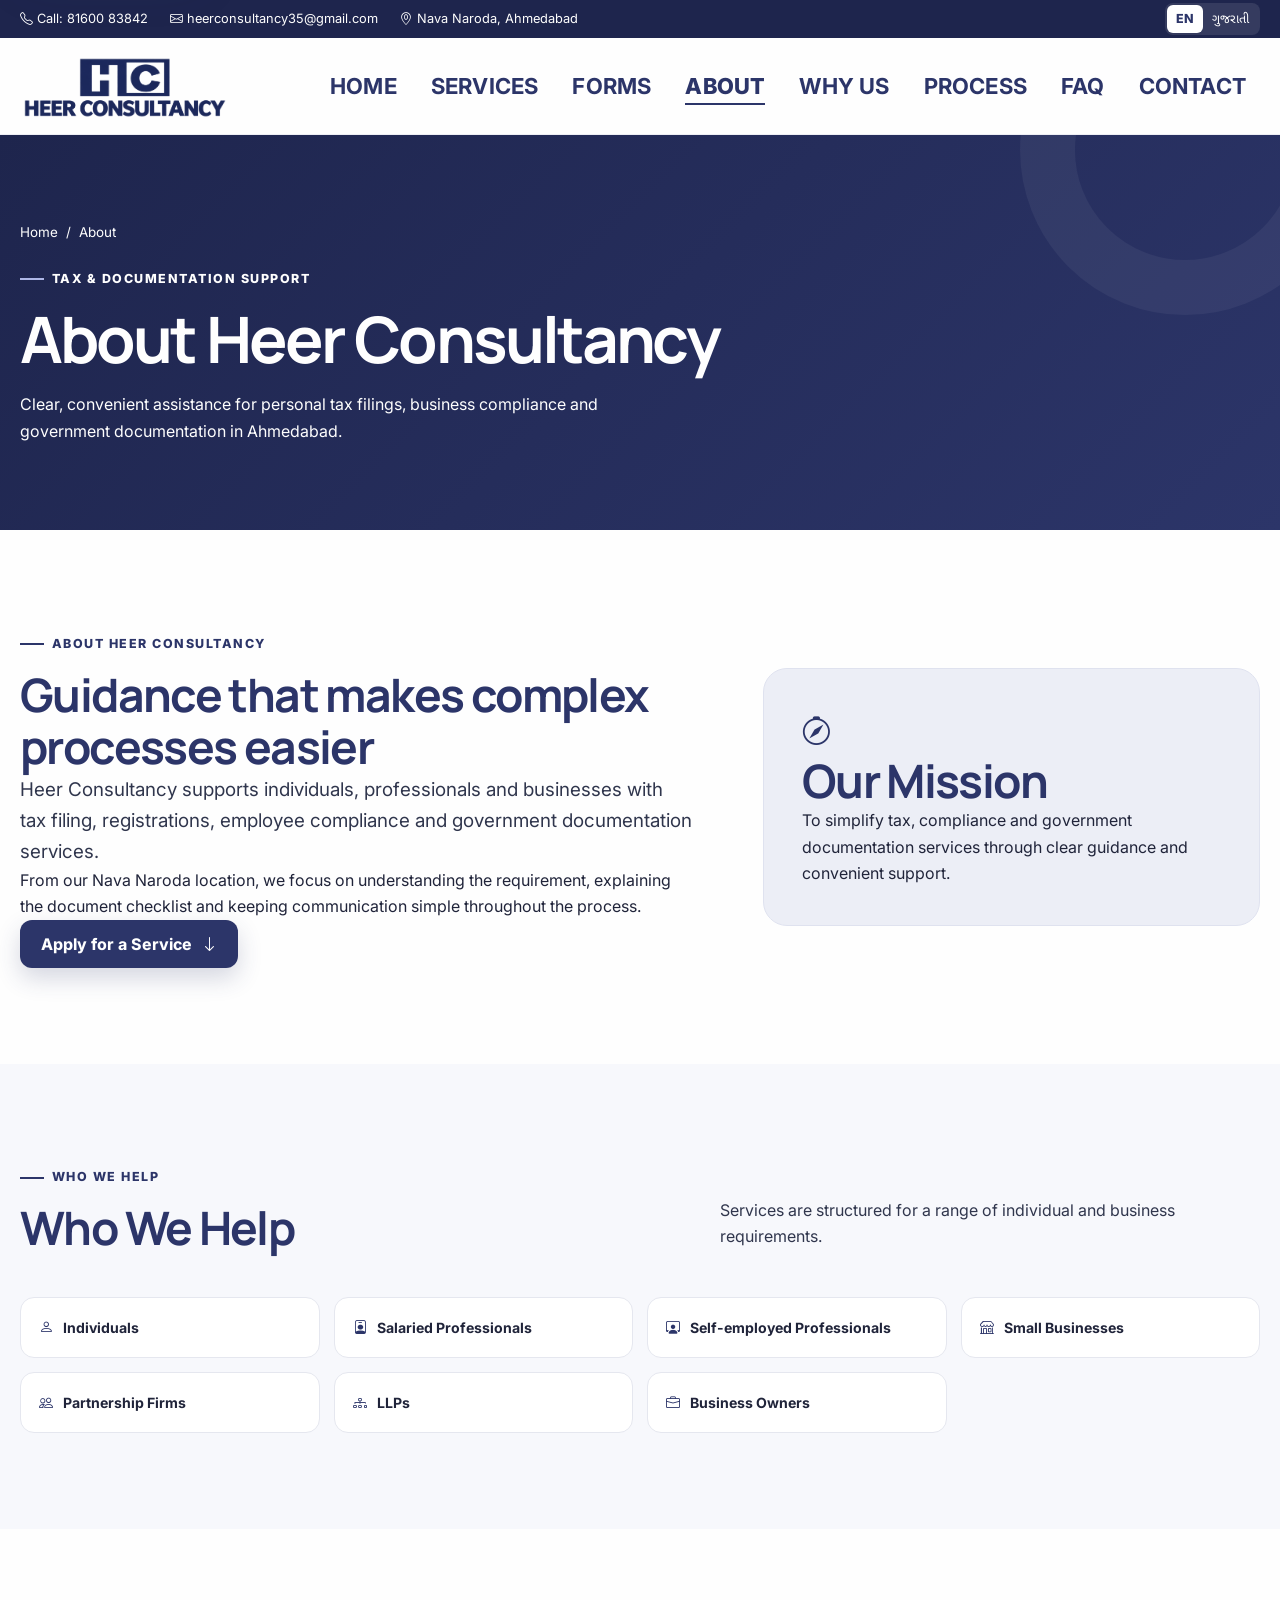
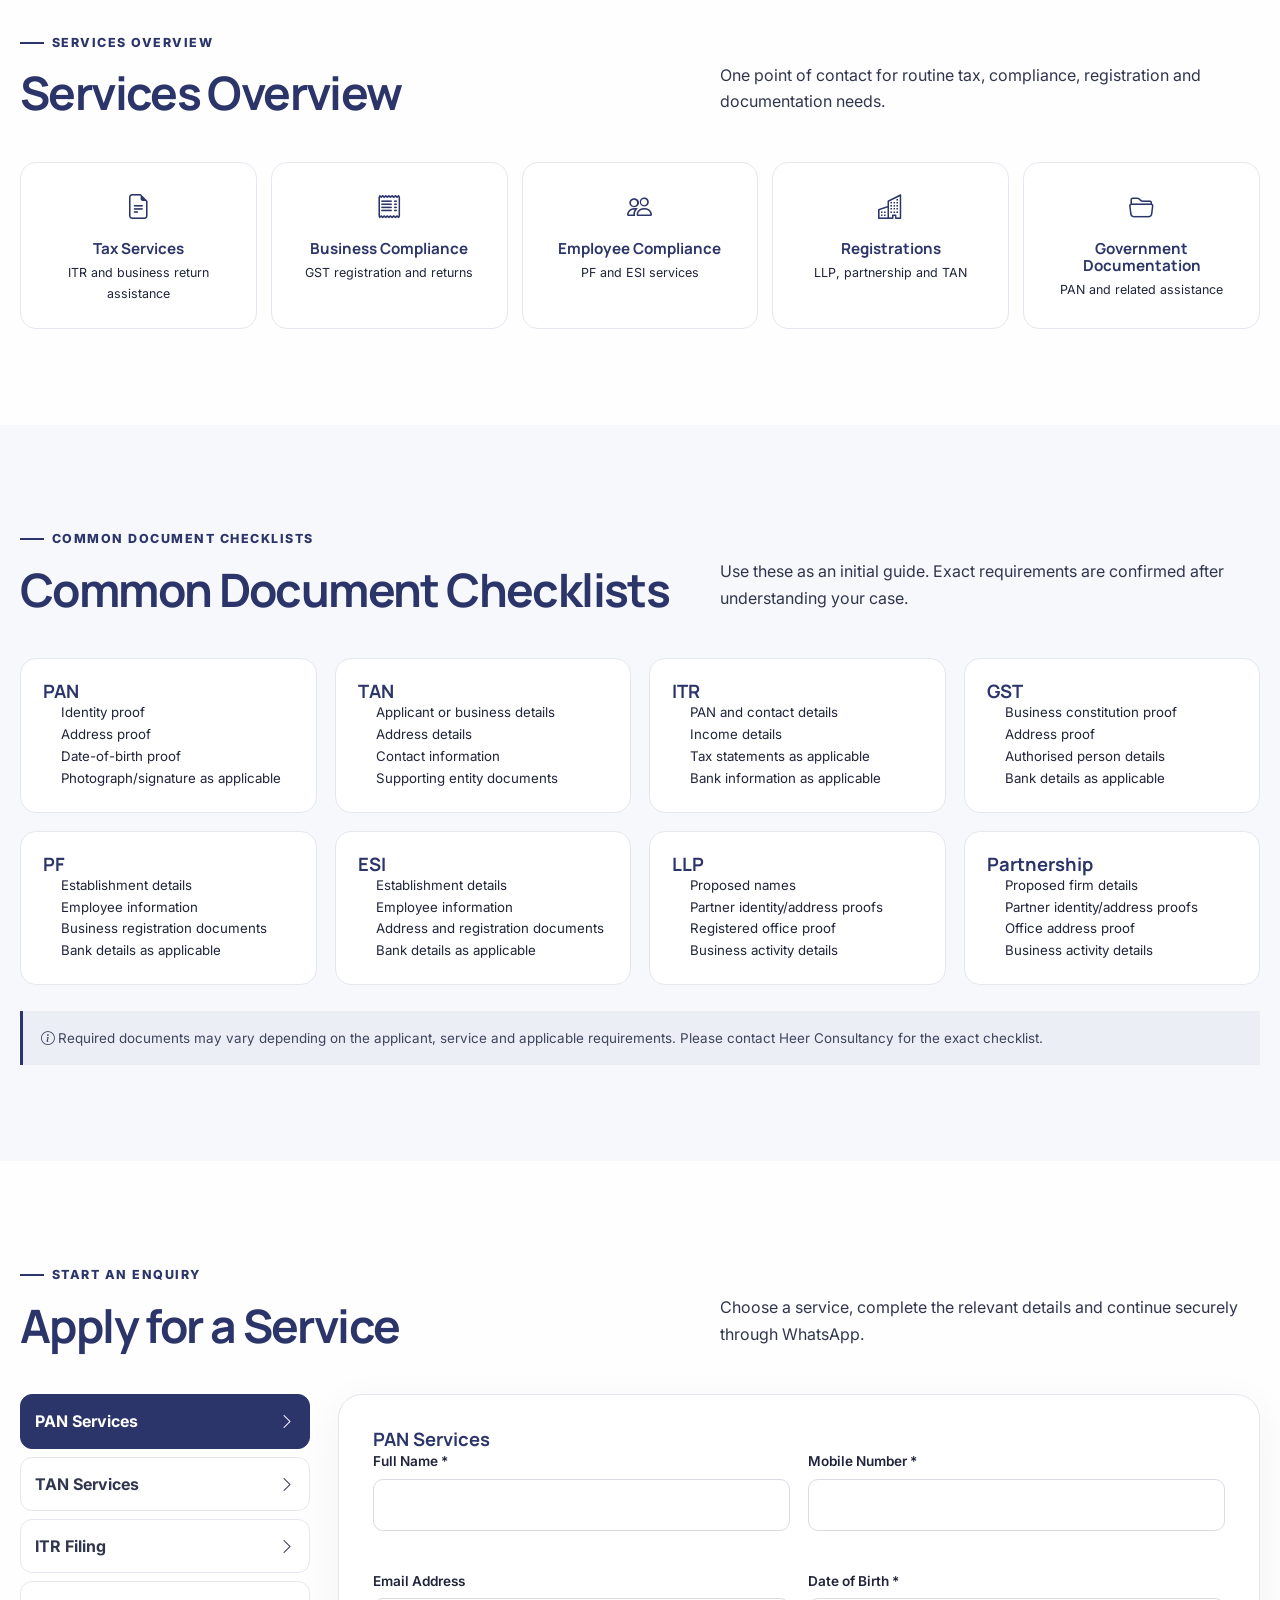
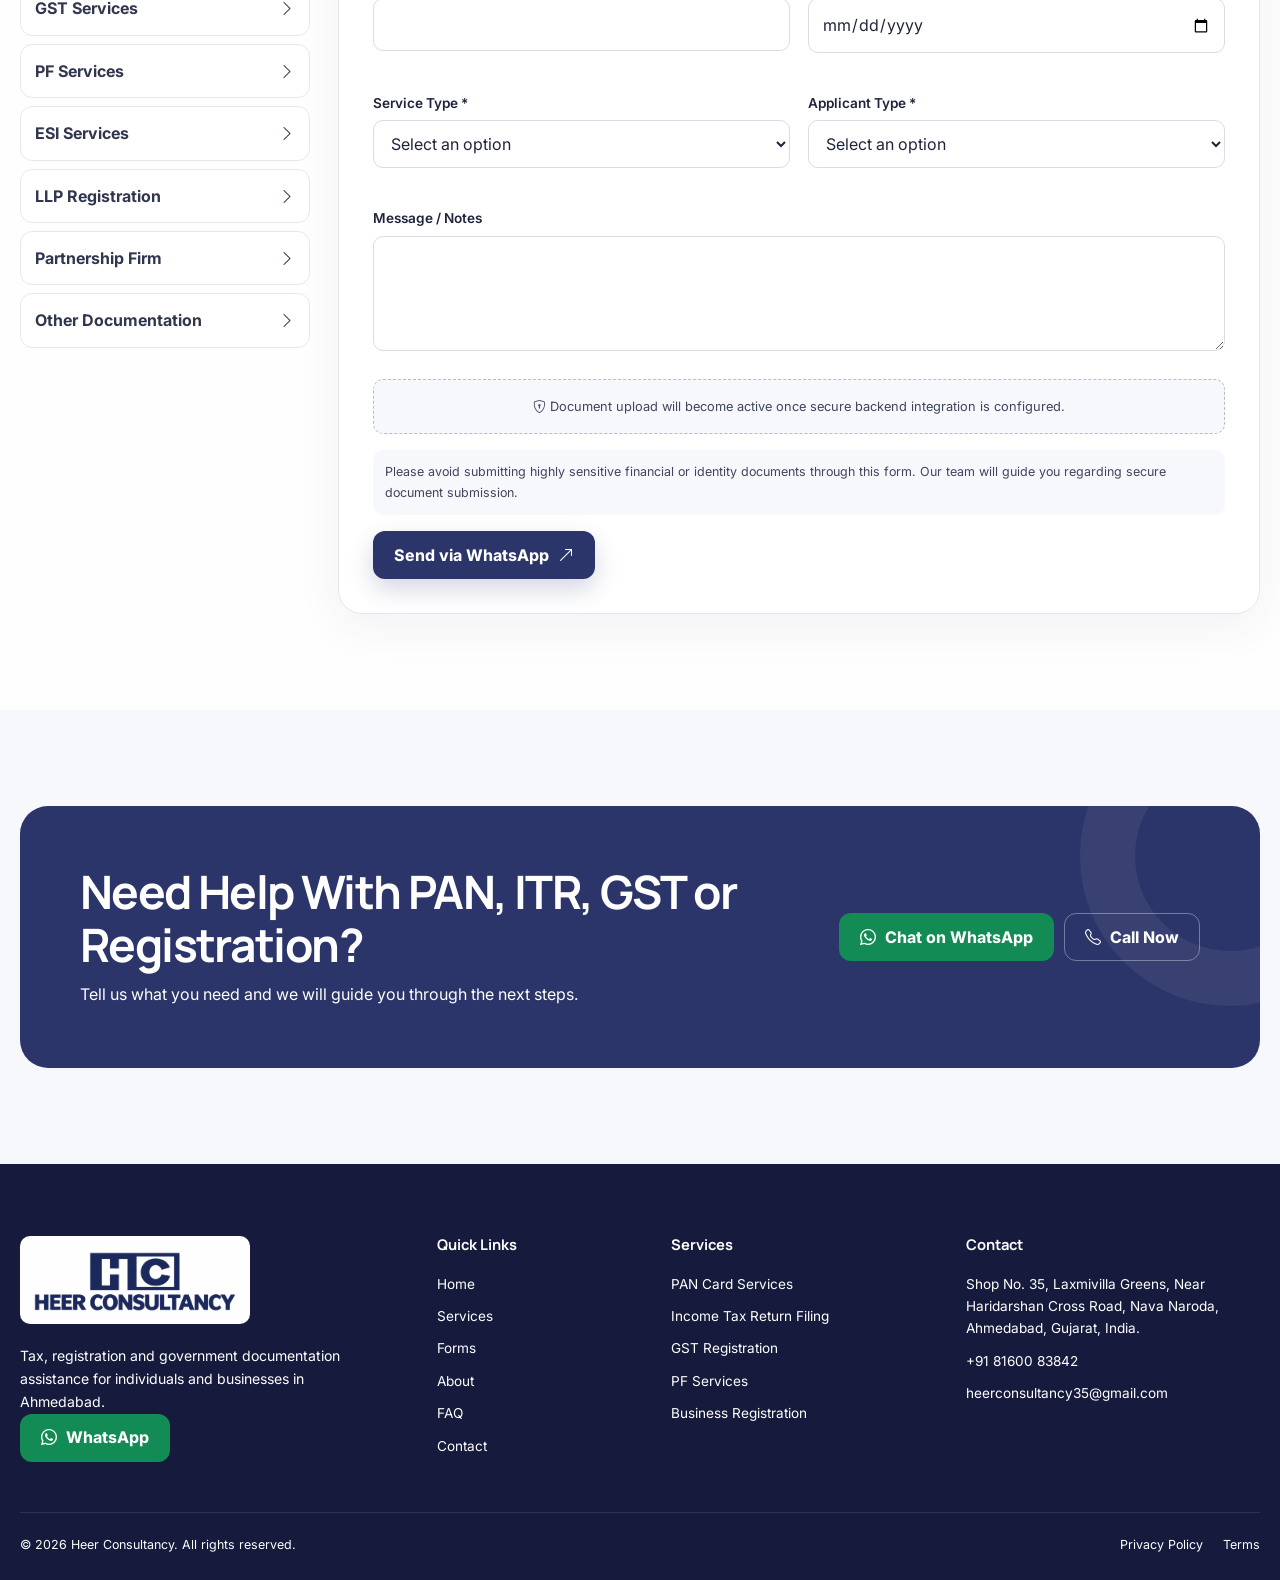
==== commit 1ed44178: "Update website logo across desktop and mobile layouts" ====
--- a/about.html
+++ b/about.html
@@ -7,8 +7,8 @@
   <title>About & Apply | Heer Consultancy Ahmedabad</title>
   <meta name="description" content="Learn about Heer Consultancy and enquire for PAN, TAN, ITR, GST, PF, ESI, LLP or partnership registration services in Nava Naroda, Ahmedabad.">
   <meta name="robots" content="index,follow"><meta name="theme-color" content="#2C3569"><link rel="canonical" href="https://www.example.com/about.html">
-  <link rel="icon" href="assets/logo/heer-consultancy-logo.png" type="image/png"><link rel="manifest" href="manifest.json"><link rel="preload" as="image" href="assets/logo/heer-consultancy-logo.png" type="image/png">
-  <meta property="og:type" content="website"><meta property="og:title" content="About Heer Consultancy"><meta property="og:description" content="Tax, compliance, registration and documentation support in Nava Naroda, Ahmedabad."><meta property="og:url" content="https://www.example.com/about.html"><meta property="og:image" content="https://www.example.com/assets/logo/heer-consultancy-logo.png"><meta name="twitter:card" content="summary_large_image"><meta name="twitter:image" content="https://www.example.com/assets/logo/heer-consultancy-logo.png">
+  <link rel="icon" href="assets/logo/heer-consultancy-logo-mark.png" type="image/png"><link rel="manifest" href="manifest.json"><link rel="preload" as="image" href="assets/logo/heer-consultancy-logo-mark.png" type="image/png">
+  <meta property="og:type" content="website"><meta property="og:title" content="About Heer Consultancy"><meta property="og:description" content="Tax, compliance, registration and documentation support in Nava Naroda, Ahmedabad."><meta property="og:url" content="https://www.example.com/about.html"><meta property="og:image" content="https://www.example.com/assets/logo/heer-consultancy-logo-mark.png"><meta name="twitter:card" content="summary_large_image"><meta name="twitter:image" content="https://www.example.com/assets/logo/heer-consultancy-logo-mark.png">
   <link rel="preconnect" href="https://fonts.googleapis.com"><link rel="preconnect" href="https://fonts.gstatic.com" crossorigin><link href="https://fonts.googleapis.com/css2?family=Inter:wght@400;500;600;700;800&family=Manrope:wght@500;600;700;800&family=Noto+Sans+Gujarati:wght@400;500;600;700&display=swap" rel="stylesheet">
   <link rel="stylesheet" href="https://cdn.jsdelivr.net/npm/bootstrap-icons@1.11.3/font/bootstrap-icons.min.css"><link rel="stylesheet" href="https://cdn.jsdelivr.net/npm/aos@2.3.4/dist/aos.css"><link rel="stylesheet" href="css/tailwind.min.css"><link rel="stylesheet" href="css/style.css">
   <script type="application/ld+json">{"@context":"https://schema.org","@type":"BreadcrumbList","itemListElement":[{"@type":"ListItem","position":1,"name":"Home","item":"https://www.example.com/"},{"@type":"ListItem","position":2,"name":"About","item":"https://www.example.com/about.html"}]}</script>
@@ -17,8 +17,8 @@
   <div class="video-preloader" data-video-preloader aria-hidden="true"><video class="video-preloader__media" autoplay muted playsinline preload="auto"><source src="assets/video/heer-logo-preloader.mp4" type="video/mp4"></video></div><script src="js/preloader.js"></script>
   <a class="skip-link" href="#main">Skip to main content</a><div class="scroll-progress" aria-hidden="true"></div>
   <div class="topbar"><div class="container topbar-inner"><div class="topbar-links"><a href="tel:+918160083842"><i class="bi bi-telephone"></i> <span data-i18n="top.call">Call: 81600 83842</span></a><a href="mailto:heerconsultancy35@gmail.com"><i class="bi bi-envelope"></i> <span data-i18n="top.email">heerconsultancy35@gmail.com</span></a><span><i class="bi bi-geo-alt"></i> <span data-i18n="top.location">Nava Naroda, Ahmedabad</span></span></div><div class="lang-switch" aria-label="Language"><button class="lang-btn" data-lang="en">EN</button><button class="lang-btn" data-lang="gu">ગુજરાતી</button></div></div></div>
-  <header class="navbar"><div class="container nav-inner"><a class="brand" href="index.html" aria-label="Heer Consultancy home"><img src="assets/logo/heer-consultancy-logo.png" alt="Heer Consultancy" width="5717" height="1648" decoding="async" fetchpriority="high"></a><nav aria-label="Primary navigation"><ul class="nav-links"><li><a class="nav-link" href="index.html#home" data-i18n="common.home">Home</a></li><li><a class="nav-link" href="index.html#services" data-i18n="common.services">Services</a></li><li><a class="nav-link" href="index.html#forms" data-i18n="common.forms">Forms</a></li><li><a class="nav-link active" href="about.html" data-i18n="common.about">About</a></li><li><a class="nav-link" href="index.html#why-us" data-i18n="common.why">Why Us</a></li><li><a class="nav-link" href="index.html#process" data-i18n="common.process">Process</a></li><li><a class="nav-link" href="index.html#faq" data-i18n="common.faq">FAQ</a></li><li><a class="nav-link" href="index.html#contact" data-i18n="common.contact">Contact</a></li></ul></nav><div class="nav-actions"><a class="btn btn-outline" href="tel:+918160083842"><i class="bi bi-telephone"></i><span data-i18n="common.call">Call Now</span></a><a class="btn btn-whatsapp" data-wa-message="Hello Heer Consultancy, I would like assistance with your services."><i class="bi bi-whatsapp"></i> WhatsApp</a></div><button class="mobile-toggle" aria-label="Open menu" aria-expanded="false"><i class="bi bi-list"></i></button></div></header>
-  <aside class="mobile-panel" aria-hidden="true"><div class="mobile-panel-head"><img src="assets/logo/heer-consultancy-logo.png" alt="Heer Consultancy" width="5717" height="1648" decoding="async"><button class="mobile-close" aria-label="Close menu"><i class="bi bi-x-lg"></i></button></div><nav aria-label="Mobile navigation"><ul class="mobile-links"><li><a href="index.html#home" data-i18n="common.home">Home</a></li><li><a href="index.html#services" data-i18n="common.services">Services</a></li><li><a href="index.html#forms" data-i18n="common.forms">Forms</a></li><li><a href="about.html" data-i18n="common.about">About</a></li><li><a href="index.html#why-us" data-i18n="common.why">Why Us</a></li><li><a href="index.html#process" data-i18n="common.process">Process</a></li><li><a href="index.html#faq" data-i18n="common.faq">FAQ</a></li><li><a href="index.html#contact" data-i18n="common.contact">Contact</a></li></ul></nav><div class="mobile-actions"><div class="lang-switch"><button class="lang-btn" data-lang="en">EN</button><button class="lang-btn" data-lang="gu">ગુજરાતી</button></div><a class="btn btn-primary" href="tel:+918160083842" data-i18n="common.call">Call Now</a><a class="btn btn-whatsapp" data-wa-message="Hello Heer Consultancy, I would like assistance." data-i18n="common.whatsapp">Chat on WhatsApp</a></div></aside>
+  <header class="navbar"><div class="container nav-inner"><a class="brand" href="index.html" aria-label="Heer Consultancy home"><img src="assets/logo/heer-consultancy-logo-mark.png" alt="Heer Consultancy" width="2139" height="735" decoding="async" fetchpriority="high"></a><nav aria-label="Primary navigation"><ul class="nav-links"><li><a class="nav-link" href="index.html#home" data-i18n="common.home">Home</a></li><li><a class="nav-link" href="index.html#services" data-i18n="common.services">Services</a></li><li><a class="nav-link" href="index.html#forms" data-i18n="common.forms">Forms</a></li><li><a class="nav-link active" href="about.html" data-i18n="common.about">About</a></li><li><a class="nav-link" href="index.html#why-us" data-i18n="common.why">Why Us</a></li><li><a class="nav-link" href="index.html#process" data-i18n="common.process">Process</a></li><li><a class="nav-link" href="index.html#faq" data-i18n="common.faq">FAQ</a></li><li><a class="nav-link" href="index.html#contact" data-i18n="common.contact">Contact</a></li></ul></nav><div class="nav-actions"><a class="btn btn-outline" href="tel:+918160083842"><i class="bi bi-telephone"></i><span data-i18n="common.call">Call Now</span></a><a class="btn btn-whatsapp" data-wa-message="Hello Heer Consultancy, I would like assistance with your services."><i class="bi bi-whatsapp"></i> WhatsApp</a></div><button class="mobile-toggle" aria-label="Open menu" aria-expanded="false"><i class="bi bi-list"></i></button></div></header>
+  <aside class="mobile-panel" aria-hidden="true"><div class="mobile-panel-head"><img src="assets/logo/heer-consultancy-logo-mark.png" alt="Heer Consultancy" width="2139" height="735" decoding="async"><button class="mobile-close" aria-label="Close menu"><i class="bi bi-x-lg"></i></button></div><nav aria-label="Mobile navigation"><ul class="mobile-links"><li><a href="index.html#home" data-i18n="common.home">Home</a></li><li><a href="index.html#services" data-i18n="common.services">Services</a></li><li><a href="index.html#forms" data-i18n="common.forms">Forms</a></li><li><a href="about.html" data-i18n="common.about">About</a></li><li><a href="index.html#why-us" data-i18n="common.why">Why Us</a></li><li><a href="index.html#process" data-i18n="common.process">Process</a></li><li><a href="index.html#faq" data-i18n="common.faq">FAQ</a></li><li><a href="index.html#contact" data-i18n="common.contact">Contact</a></li></ul></nav><div class="mobile-actions"><div class="lang-switch"><button class="lang-btn" data-lang="en">EN</button><button class="lang-btn" data-lang="gu">ગુજરાતી</button></div><a class="btn btn-primary" href="tel:+918160083842" data-i18n="common.call">Call Now</a><a class="btn btn-whatsapp" data-wa-message="Hello Heer Consultancy, I would like assistance." data-i18n="common.whatsapp">Chat on WhatsApp</a></div></aside>
   <main id="main">
     <section class="inner-hero"><div class="container"><nav class="breadcrumb" aria-label="Breadcrumb"><a href="index.html" data-i18n="common.home">Home</a><span>/</span><span data-i18n="aboutPage.crumb">About</span></nav><span class="eyebrow" data-i18n="aboutPage.eyebrow">Tax & documentation support</span><h1 data-i18n="aboutPage.title">About Heer Consultancy</h1><p data-i18n="aboutPage.intro">Clear, convenient assistance for personal tax filings, business compliance and government documentation in Ahmedabad.</p></div></section>
     <section class="section"><div class="container mission-grid"><div data-aos="fade-right"><span class="eyebrow" data-i18n="aboutPage.title">About Heer Consultancy</span><h2 data-i18n="aboutPage.businessTitle">Guidance that makes complex processes easier</h2><p class="lead" data-i18n="aboutPage.businessP1">Heer Consultancy supports individuals, professionals and businesses with tax filing, registrations, employee compliance and government documentation services.</p><p data-i18n="aboutPage.businessP2">From our Nava Naroda location, we focus on understanding the requirement, explaining the document checklist and keeping communication simple throughout the process.</p><a class="btn btn-primary" href="#apply"><span data-i18n="aboutPage.applyTitle">Apply for a Service</span><i class="bi bi-arrow-down"></i></a></div><aside class="mission-box" data-aos="fade-left"><i class="bi bi-compass"></i><h2 data-i18n="aboutPage.mission">Our Mission</h2><p data-i18n="aboutPage.missionText">To simplify tax, compliance and government documentation services through clear guidance and convenient support.</p></aside></div></section>
@@ -28,7 +28,7 @@
     <section class="section" id="apply"><div class="container"><div class="section-head"><div><span class="eyebrow" data-i18n="aboutPage.applyEyebrow">Start an enquiry</span><h2 data-i18n="aboutPage.applyTitle">Apply for a Service</h2></div><p data-i18n="aboutPage.applyIntro">Choose a service, complete the relevant details and continue securely through WhatsApp.</p></div><div class="application-shell"><div class="form-tabs" role="tablist" aria-label="Select a service"><button class="form-tab active" role="tab" aria-selected="true" data-form="pan"><span data-i18n="form.pan">PAN Services</span><i class="bi bi-chevron-right"></i></button><button class="form-tab" role="tab" aria-selected="false" data-form="tan"><span data-i18n="form.tan">TAN Services</span><i class="bi bi-chevron-right"></i></button><button class="form-tab" role="tab" aria-selected="false" data-form="itr"><span data-i18n="form.itr">ITR Filing</span><i class="bi bi-chevron-right"></i></button><button class="form-tab" role="tab" aria-selected="false" data-form="gst"><span data-i18n="form.gst">GST Services</span><i class="bi bi-chevron-right"></i></button><button class="form-tab" role="tab" aria-selected="false" data-form="pf"><span data-i18n="form.pf">PF Services</span><i class="bi bi-chevron-right"></i></button><button class="form-tab" role="tab" aria-selected="false" data-form="esi"><span data-i18n="form.esi">ESI Services</span><i class="bi bi-chevron-right"></i></button><button class="form-tab" role="tab" aria-selected="false" data-form="llp"><span data-i18n="form.llp">LLP Registration</span><i class="bi bi-chevron-right"></i></button><button class="form-tab" role="tab" aria-selected="false" data-form="partnership"><span data-i18n="form.partnership">Partnership Firm</span><i class="bi bi-chevron-right"></i></button><button class="form-tab" role="tab" aria-selected="false" data-form="other"><span data-i18n="form.other">Other Documentation</span><i class="bi bi-chevron-right"></i></button></div><div id="dynamic-forms"></div></div></div></section>
     <section class="section section-soft"><div class="container"><div class="cta-box"><div><h2 data-i18n="cta.title">Need Help With PAN, ITR, GST or Registration?</h2><p data-i18n="cta.text">Tell us what you need and we will guide you through the next steps.</p></div><div class="cta-actions"><a class="btn btn-whatsapp" data-wa-message="Hello Heer Consultancy, I would like help choosing a service."><i class="bi bi-whatsapp"></i><span data-i18n="common.whatsapp">Chat on WhatsApp</span></a><a class="btn btn-outline" href="tel:+918160083842"><i class="bi bi-telephone"></i><span data-i18n="common.call">Call Now</span></a></div></div></div></section>
   </main>
-  <footer class="footer"><div class="container"><div class="footer-grid"><div><img class="footer-logo" src="assets/logo/heer-consultancy-logo.png" alt="Heer Consultancy" width="5717" height="1648" loading="lazy" decoding="async"><p class="footer-about" data-i18n="footer.desc">Tax, registration and government documentation assistance for individuals and businesses in Ahmedabad.</p><a class="btn btn-whatsapp" data-wa-message="Hello Heer Consultancy, I would like to enquire about your services."><i class="bi bi-whatsapp"></i> WhatsApp</a></div><div><h3 data-i18n="footer.quick">Quick Links</h3><ul><li><a href="index.html" data-i18n="common.home">Home</a></li><li><a href="index.html#services" data-i18n="common.services">Services</a></li><li><a href="index.html#forms" data-i18n="common.forms">Forms</a></li><li><a href="about.html" data-i18n="common.about">About</a></li><li><a href="index.html#faq" data-i18n="common.faq">FAQ</a></li><li><a href="index.html#contact" data-i18n="common.contact">Contact</a></li></ul></div><div><h3 data-i18n="footer.services">Services</h3><ul><li>PAN</li><li>ITR Filing</li><li>GST</li><li>PF / ESI</li><li>Business Registration</li></ul></div><div><h3 data-i18n="footer.contact">Contact</h3><ul><li>Shop No. 35, Laxmivilla Greens, Nava Naroda, Ahmedabad</li><li><a href="tel:+918160083842">+91 81600 83842</a></li><li><a href="mailto:heerconsultancy35@gmail.com">heerconsultancy35@gmail.com</a></li></ul></div></div><div class="footer-bottom"><span>© <span id="year"></span> <span data-i18n="footer.rights">Heer Consultancy. All rights reserved.</span></span><div class="footer-legal"><a href="#" data-modal="privacy-modal" data-i18n="common.privacy">Privacy Policy</a><a href="#" data-modal="terms-modal" data-i18n="common.terms">Terms</a></div></div></div></footer>
+  <footer class="footer"><div class="container"><div class="footer-grid"><div><img class="footer-logo" src="assets/logo/heer-consultancy-logo-mark.png" alt="Heer Consultancy" width="2139" height="735" loading="lazy" decoding="async"><p class="footer-about" data-i18n="footer.desc">Tax, registration and government documentation assistance for individuals and businesses in Ahmedabad.</p><a class="btn btn-whatsapp" data-wa-message="Hello Heer Consultancy, I would like to enquire about your services."><i class="bi bi-whatsapp"></i> WhatsApp</a></div><div><h3 data-i18n="footer.quick">Quick Links</h3><ul><li><a href="index.html" data-i18n="common.home">Home</a></li><li><a href="index.html#services" data-i18n="common.services">Services</a></li><li><a href="index.html#forms" data-i18n="common.forms">Forms</a></li><li><a href="about.html" data-i18n="common.about">About</a></li><li><a href="index.html#faq" data-i18n="common.faq">FAQ</a></li><li><a href="index.html#contact" data-i18n="common.contact">Contact</a></li></ul></div><div><h3 data-i18n="footer.services">Services</h3><ul><li>PAN</li><li>ITR Filing</li><li>GST</li><li>PF / ESI</li><li>Business Registration</li></ul></div><div><h3 data-i18n="footer.contact">Contact</h3><ul><li>Shop No. 35, Laxmivilla Greens, Nava Naroda, Ahmedabad</li><li><a href="tel:+918160083842">+91 81600 83842</a></li><li><a href="mailto:heerconsultancy35@gmail.com">heerconsultancy35@gmail.com</a></li></ul></div></div><div class="footer-bottom"><span>© <span id="year"></span> <span data-i18n="footer.rights">Heer Consultancy. All rights reserved.</span></span><div class="footer-legal"><a href="#" data-modal="privacy-modal" data-i18n="common.privacy">Privacy Policy</a><a href="#" data-modal="terms-modal" data-i18n="common.terms">Terms</a></div></div></div></footer>
   <div class="floating-actions"><button class="float-action back-top" aria-label="Back to top"><i class="bi bi-arrow-up"></i></button><a class="float-action call" href="tel:+918160083842" aria-label="Call Heer Consultancy"><i class="bi bi-telephone"></i></a><a class="float-action whatsapp" data-wa-message="Hello Heer Consultancy, I would like assistance." aria-label="WhatsApp Heer Consultancy"><i class="bi bi-whatsapp"></i></a></div><div class="mobile-bottom"><a class="btn btn-primary" href="tel:+918160083842"><i class="bi bi-telephone"></i><span data-i18n="common.call">Call Now</span></a><a class="btn btn-whatsapp" data-wa-message="Hello Heer Consultancy, I would like assistance."><i class="bi bi-whatsapp"></i> WhatsApp</a></div>
   <div class="privacy-modal" id="privacy-modal" role="dialog" aria-modal="true" aria-labelledby="privacy-title"><div class="modal-card"><button class="modal-close" aria-label="Close"><i class="bi bi-x-lg"></i></button><h2 id="privacy-title" data-i18n="common.privacy">Privacy Policy</h2><p data-i18n="footer.privacyText">We use enquiry details only to respond to your request.</p></div></div><div class="privacy-modal" id="terms-modal" role="dialog" aria-modal="true" aria-labelledby="terms-title"><div class="modal-card"><button class="modal-close" aria-label="Close"><i class="bi bi-x-lg"></i></button><h2 id="terms-title" data-i18n="common.terms">Terms</h2><p data-i18n="footer.termsText">Website information is general service guidance.</p></div></div>
   <script src="https://cdn.jsdelivr.net/npm/aos@2.3.4/dist/aos.js"></script><script src="js/translations.js"></script><script src="js/main.js"></script><script src="js/forms.js"></script>
--- a/css/style.css
+++ b/css/style.css
@@ -1,5 +1,5 @@
 :root{--primary:#2c3569;--primary-dark:#1e254d;--primary-light:#525d91;--text-dark:#20243a;--text-secondary:#30364d;--text-small:#3e455c;--background:#fefefe;--soft:#eceef6;--bg:var(--background);--light:#f7f8fc;--text:var(--text-dark);--muted:var(--text-secondary);--border:#e5e7ef;--success:#1c8c52;--whatsapp:#128c54;--shadow:0 18px 50px rgba(44,53,105,.1);--radius:20px;--header:80px}
-*{box-sizing:border-box}html{scroll-behavior:smooth;scroll-padding-top:96px}body{margin:0;color:var(--text-dark);background:var(--background);font-family:Inter,"Noto Sans Gujarati",sans-serif;line-height:1.65;overflow-x:hidden}body.menu-open{overflow:hidden}a{color:inherit;text-decoration:none}img,svg{max-width:100%;display:block}button,input,select,textarea{font:inherit}button{cursor:pointer}.container{width:min(1240px,calc(100% - 40px));margin-inline:auto}.section{padding:96px 0}.section-soft{background:var(--light)}.eyebrow{display:inline-flex;align-items:center;gap:8px;color:var(--primary);font-size:.78rem;font-weight:800;letter-spacing:.12em;text-transform:uppercase;margin-bottom:14px}.eyebrow:before{content:"";width:24px;height:2px;background:var(--primary)}h1,h2,h3,h4,h5,h6,p{margin-top:0}p{color:var(--text-dark)}h1,h2,h3,h4,h5,h6{font-family:Manrope,"Noto Sans Gujarati",sans-serif;line-height:1.14;color:var(--primary)}h1{font-size:clamp(2.5rem,5.2vw,4.7rem);letter-spacing:-.045em}h2{font-size:clamp(2rem,3.6vw,3.25rem);letter-spacing:-.035em}h3{font-size:1.15rem}.lead{font-size:clamp(1rem,1.6vw,1.18rem);color:var(--muted);max-width:680px}.section-head{display:flex;justify-content:space-between;align-items:end;gap:32px;margin-bottom:42px}.section-head p{max-width:540px;margin-bottom:5px;color:var(--muted)}.btn{display:inline-flex;align-items:center;justify-content:center;gap:9px;min-height:48px;padding:0 20px;border-radius:12px;border:1px solid transparent;font-weight:750;transition:.25s ease}.btn i{transition:transform .25s ease}.btn:hover i{transform:translateX(3px)}.btn-primary{background:var(--primary);color:#fff;box-shadow:0 10px 24px rgba(44,53,105,.2)}.btn-primary:hover{background:var(--primary-dark);transform:translateY(-2px)}.btn-outline{border-color:var(--border);background:#fff;color:var(--primary)}.btn-outline:hover{border-color:var(--primary);transform:translateY(-2px)}.btn-whatsapp{background:var(--whatsapp);color:#fff}.btn-whatsapp:hover{background:#0d7545;transform:translateY(-2px)}.skip-link{position:fixed;left:20px;top:-80px;z-index:9999;background:#fff;color:var(--primary);padding:10px 16px;border-radius:8px;box-shadow:var(--shadow)}.skip-link:focus{top:20px}.scroll-progress{position:fixed;left:0;top:0;height:3px;width:0;background:linear-gradient(90deg,var(--primary),#8991bc);z-index:10000}.topbar{background:var(--primary-dark);color:#fefefe;font-size:.8rem}.topbar-inner{min-height:38px;display:flex;justify-content:space-between;align-items:center;gap:20px}.topbar-links,.topbar-actions{display:flex;align-items:center;gap:22px}.topbar a:hover{color:#fefefe}.lang-switch{display:inline-flex;align-items:center;background:rgba(255,255,255,.1);border-radius:8px;padding:2px;border:0;color:inherit}.lang-btn{border:0;background:transparent;color:inherit;border-radius:6px;padding:4px 9px;font-size:.78rem}.lang-btn.active{background:#fff;color:var(--primary);font-weight:800}.navbar{position:sticky;top:0;z-index:1000;background:rgba(254,254,254,.9);backdrop-filter:blur(16px);border-bottom:1px solid rgba(229,231,239,.7);transition:.25s}.navbar.scrolled{box-shadow:0 8px 30px rgba(23,26,46,.08)}.nav-inner{height:82px;display:flex;align-items:center;justify-content:space-between;transition:.25s}.navbar.scrolled .nav-inner{height:70px}.brand img{width:212px}.nav-links{display:flex;align-items:center;gap:6px;list-style:none;margin:0;padding:0}.nav-link{position:relative;display:inline-flex;align-items:center;min-height:46px;padding:11px 14px;border-radius:10px;color:#2c3569;font-size:22px;font-weight:700;line-height:1.2;letter-spacing:.2px;text-transform:uppercase;white-space:nowrap;transition:background-color .25s ease,color .25s ease}.nav-link:after{content:"";position:absolute;right:14px;bottom:5px;left:14px;height:2px;background:var(--primary);transform:scaleX(0);transform-origin:center;transition:transform .25s ease}.nav-link.active{color:#2c3569;font-weight:800}.nav-link:hover,.nav-link:focus-visible{background-color:#2C3569;color:#FEFEFE}.nav-link:focus-visible{outline:2px solid rgba(44,53,105,.25);outline-offset:3px}.nav-link.active:after{transform:scaleX(1)}.nav-link:hover:after,.nav-link:focus-visible:after{transform:scaleX(0)}.nav-actions{display:flex;gap:10px;align-items:center}.nav-actions .btn{min-height:42px;padding:0 14px;font-size:.86rem}.mobile-toggle{display:none;border:1px solid var(--border);background:#fff;border-radius:10px;width:44px;height:44px;color:var(--primary);font-size:1.35rem}.mobile-panel{display:none}.hero{position:relative;min-height:730px;display:flex;align-items:center;overflow:hidden;background:linear-gradient(180deg,#fff 0%,#f8f9fd 100%)}.hero:before,.hero:after{content:"";position:absolute;border-radius:50%;filter:blur(1px);pointer-events:none}.hero:before{width:440px;height:440px;right:-150px;top:-170px;background:rgba(82,93,145,.09)}.hero:after{width:300px;height:300px;left:-190px;bottom:-120px;border:52px solid rgba(44,53,105,.04)}.hero-grid{display:grid;grid-template-columns:1.05fr .95fr;gap:70px;align-items:center;position:relative}.hero-copy h1{margin-bottom:24px;color:#2C3569;font-size:clamp(72px,5.4vw,80px);font-weight:800;line-height:1.07}.hero-copy .hero-location-highlight{display:inline-block;padding:6px 18px 9px;border-radius:10px;background:#2C3569;color:#FEFEFE;line-height:1.05;letter-spacing:-.035em}.hero-copy .lead{max-width:680px;margin-bottom:30px;color:#20243A;font-size:21px;line-height:1.7}.hero-buttons{display:flex;flex-wrap:wrap;gap:12px}.hero-note{display:flex;align-items:center;gap:10px;margin-top:28px;color:var(--text-small);font-size:.9rem}.hero-note i{color:var(--primary)}.hero-visual{position:relative;min-height:530px;display:grid;place-items:center}.dashboard{width:min(100%,480px);background:#fff;border:1px solid var(--border);border-radius:28px;box-shadow:0 30px 80px rgba(44,53,105,.18);padding:22px;transform:rotate(1deg);position:relative}.dash-top{display:flex;align-items:center;justify-content:space-between;border-bottom:1px solid var(--border);padding-bottom:16px}.dash-logo{width:145px}.status-pill{padding:6px 10px;background:#edf8f1;color:#227a4a;border-radius:99px;font-size:.7rem;font-weight:800}.doc-area{display:grid;grid-template-columns:1.2fr .8fr;gap:14px;margin-top:18px}.doc-main,.doc-side{border:1px solid var(--border);border-radius:16px;padding:16px}.doc-main h3{margin-bottom:16px}.doc-row{height:9px;border-radius:99px;background:var(--soft);margin:10px 0}.doc-row:nth-child(2){width:82%}.doc-row:nth-child(3){width:64%}.doc-row:nth-child(4){width:74%}.chart{height:116px;display:flex;align-items:flex-end;gap:8px;border-bottom:1px solid var(--border)}.chart span{flex:1;background:var(--primary);opacity:.15;border-radius:6px 6px 0 0}.chart span:nth-child(2){height:75%;opacity:.35}.chart span:nth-child(3){height:52%;opacity:.5}.chart span:nth-child(4){height:92%;opacity:.85}.check-list{margin:18px 0 0;padding:0;list-style:none;display:grid;gap:12px;font-size:.8rem}.check-list i{color:var(--success);margin-right:8px}.float-card{position:absolute;background:#fff;border:1px solid var(--border);box-shadow:0 16px 40px rgba(44,53,105,.14);border-radius:14px;padding:11px 15px;display:flex;align-items:center;gap:10px;font-size:.8rem;font-weight:750;animation:float 5s ease-in-out infinite}.float-card i{width:32px;height:32px;display:grid;place-items:center;background:var(--soft);color:var(--primary);border-radius:9px;font-size:1rem}.fc-1{left:-10px;top:90px}.fc-2{right:-20px;top:160px;animation-delay:-1s}.fc-3{left:15px;bottom:70px;animation-delay:-2s}.trust-strip{position:relative;margin-top:-28px;z-index:3}.trust-grid{display:grid;grid-template-columns:repeat(5,1fr);background:#fff;border:1px solid var(--border);box-shadow:var(--shadow);border-radius:18px;overflow:hidden}.trust-item{display:flex;align-items:center;justify-content:center;gap:10px;min-height:80px;padding:15px;border-right:1px solid var(--border);color:#20243A;font-size:19px;font-weight:700;text-align:center}.trust-item:last-child{border:0}.trust-item i{color:var(--primary);font-size:24px}.service-toolbar{display:flex;flex-wrap:wrap;gap:8px;margin-bottom:30px}.filter-btn{border:1px solid var(--border);background:#fff;color:var(--muted);border-radius:99px;padding:9px 16px;font-weight:700;font-size:.86rem}.filter-btn.active,.filter-btn:hover{background:var(--primary);border-color:var(--primary);color:#fff}.service-grid{display:grid;grid-template-columns:repeat(3,1fr);align-items:stretch;gap:20px}.service-card{position:relative;display:flex;height:100%;flex-direction:column;overflow:hidden;padding:30px;border:1px solid var(--border);border-radius:var(--radius);background:#fff;transition:.3s}.service-card:before{content:"";position:absolute;left:0;top:0;width:100%;height:3px;background:var(--primary);transform:scaleX(0);transform-origin:left;transition:.3s}.service-card:hover{transform:translateY(-6px);box-shadow:var(--shadow);border-color:#ccd0e3}.service-card:hover:before{transform:scaleX(1)}.service-icon,.feature-icon{width:48px;height:48px;display:grid;place-items:center;background:var(--soft);color:var(--primary);border-radius:13px;font-size:1.25rem;margin-bottom:20px;transition:.25s}.service-icon{width:60px;height:60px;border-radius:15px;font-size:28px}.service-card:hover .service-icon{transform:translateY(-3px) rotate(-3deg)}.service-card h3{color:#2C3569;font-size:25px;font-weight:800;line-height:1.3}.service-card p{min-height:86px;color:#20243A;font-size:18px;line-height:1.6}.service-list{padding:0;margin:0 0 22px;list-style:none;color:#20243A;font-size:17px;font-weight:500;line-height:1.75}.service-list li:before{content:"•";color:var(--primary);margin-right:7px}.card-actions{display:flex;align-items:center;justify-content:space-between;gap:10px;margin-top:auto}.text-link{color:var(--primary);font-size:17px;font-weight:700}.text-link:hover{text-decoration:underline}.btn-small{min-height:44px;padding:12px 18px;font-size:16px;font-weight:700}.about-grid{display:grid;grid-template-columns:.85fr 1.15fr;gap:80px;align-items:center}.about-art{min-height:450px;border-radius:28px;background:var(--primary);padding:38px;position:relative;overflow:hidden;color:#fefefe}.about-art:before{content:"";position:absolute;width:300px;height:300px;border:45px solid rgba(255,255,255,.08);border-radius:50%;right:-120px;bottom:-100px}.about-art .mini-label{color:#fefefe;opacity:1;text-transform:uppercase;font-weight:750;letter-spacing:.1em;font-size:.72rem}.about-art blockquote{font-family:Manrope,"Noto Sans Gujarati",sans-serif;font-size:clamp(1.55rem,3vw,2.35rem);font-weight:650;line-height:1.35;margin:80px 0 0;position:relative}.about-art .location{position:absolute;bottom:34px;left:38px;display:flex;align-items:center;gap:9px;font-size:.88rem}.about-copy p{color:var(--text-dark)}.tick-grid{display:grid;grid-template-columns:1fr 1fr;gap:12px;margin:26px 0}.tick{display:flex;align-items:center;gap:10px;font-size:.9rem;font-weight:650}.tick i{color:var(--success)}.feature-grid{display:grid;grid-template-columns:repeat(3,1fr);gap:20px}.feature-card{padding:24px;border:1px solid var(--border);border-radius:18px;background:#fff}.feature-card p{color:var(--text-dark);font-size:.88rem;margin:0}.process-grid{display:grid;grid-template-columns:repeat(4,1fr);position:relative;gap:24px}.process-grid:before{content:"";position:absolute;left:10%;right:10%;top:35px;height:1px;background:#cdd1e3}.process-card{position:relative}.process-number{width:70px;height:70px;display:grid;place-items:center;border-radius:50%;background:#fff;border:1px solid var(--border);color:var(--primary);font-weight:850;font-family:Manrope,sans-serif;font-size:1.05rem;position:relative;z-index:1;margin-bottom:20px;box-shadow:0 8px 22px rgba(44,53,105,.08)}.process-card p{color:var(--text-dark);font-size:.88rem}.category-grid{display:grid;grid-template-columns:repeat(5,1fr);gap:14px}.category-card{padding:24px 18px;border-radius:16px;background:#fff;border:1px solid var(--border);text-align:center}.category-card i{font-size:1.55rem;color:var(--primary)}.category-card h3{font-size:.95rem;margin:12px 0 6px}.category-card p{font-size:.78rem;color:var(--text-dark);margin:0}.cta-box{background:var(--primary);border-radius:28px;padding:60px;color:#fefefe;display:flex;align-items:center;justify-content:space-between;gap:50px;position:relative;overflow:hidden}.cta-box:after{content:"";position:absolute;width:300px;height:300px;border:55px solid rgba(255,255,255,.06);border-radius:50%;right:-120px;top:-100px}.cta-box h2{max-width:700px;margin-bottom:10px;color:#fefefe}.cta-box p{color:#fefefe;margin:0}.cta-actions{display:flex;gap:10px;position:relative;z-index:1;flex-shrink:0}.cta-box .btn-outline{background:transparent;border-color:rgba(255,255,255,.35);color:#fefefe}.faq-layout{display:grid;grid-template-columns:.75fr 1.25fr;gap:75px}.faq-side{position:sticky;top:110px;align-self:start}.faq-side p{color:var(--muted)}.accordion{border-top:1px solid var(--border)}.faq-item{border-bottom:1px solid var(--border)}.faq-question{width:100%;display:flex;align-items:center;justify-content:space-between;text-align:left;border:0;background:transparent;padding:22px 4px;color:var(--primary);font-weight:700}.faq-question i{transition:.25s;color:var(--primary)}.faq-question[aria-expanded="true"] i{transform:rotate(45deg)}.faq-answer{display:grid;grid-template-rows:0fr;transition:grid-template-rows .3s ease}.faq-answer>div{overflow:hidden}.faq-answer p{color:var(--text-dark);margin:0;padding:0 30px 22px 4px}.faq-item.open .faq-answer{grid-template-rows:1fr}.contact-grid{display:grid;grid-template-columns:.82fr 1.18fr;gap:52px}.contact-card{background:var(--primary-dark);color:#fefefe;border-radius:24px;padding:34px}.contact-card h3{color:#fefefe}.contact-card>p{color:#fefefe}.contact-list{list-style:none;padding:0;margin:32px 0;display:grid;gap:20px}.contact-list li{display:flex;gap:14px}.contact-list i{width:38px;height:38px;display:grid;place-items:center;background:rgba(255,255,255,.1);border-radius:10px;flex:none}.contact-list span{display:block;color:#fefefe;font-size:.76rem}.contact-list a,.contact-list address{font-style:normal;font-size:.9rem;margin-top:2px}.form-card{border:1px solid var(--border);border-radius:24px;padding:34px;background:#fff;box-shadow:0 14px 45px rgba(44,53,105,.06)}.form-grid{display:grid;grid-template-columns:1fr 1fr;gap:18px}.field.full{grid-column:1/-1}.field label{display:block;color:var(--text-dark);font-weight:600;font-size:.85rem;margin-bottom:6px}.field input,.field select,.field textarea{width:100%;border:1px solid #d9dce7;border-radius:10px;padding:12px 13px;background:#fff;color:var(--text-dark);outline:0;transition:.2s}.field input::placeholder,.field textarea::placeholder{color:#667085;opacity:1}.field textarea{min-height:115px;resize:vertical}.field input:focus,.field select:focus,.field textarea:focus{border-color:var(--primary);box-shadow:0 0 0 3px rgba(44,53,105,.1)}.field [aria-invalid="true"]{border-color:#b42318}.error{display:block;min-height:18px;color:#b42318;font-size:.75rem;margin-top:3px}.form-note{background:var(--light);border-radius:10px;padding:12px;color:var(--text-small);font-size:.78rem;margin:16px 0}.success-message{display:none;color:var(--success);background:#edf8f1;border:1px solid #cce8d7;border-radius:10px;padding:12px;margin-bottom:14px}.success-message.show{display:block}.map-wrap{border-radius:22px;overflow:hidden;border:1px solid var(--border);min-height:390px}.map-wrap iframe{width:100%;height:390px;border:0;display:block}.gbp-bar{display:flex;align-items:center;justify-content:space-between;gap:20px;padding:24px;background:var(--soft);border-radius:16px;margin-top:20px}.footer{background:#161b3d;color:#fefefe;padding:72px 0 25px}.footer-grid{display:grid;grid-template-columns:1.5fr .75fr 1fr 1.2fr;gap:50px}.footer-logo{display:block}.footer-about{color:#fefefe;font-size:.88rem;margin-top:20px;max-width:360px}.footer h3{color:#fefefe;font-size:.92rem;margin-bottom:20px}.footer ul{list-style:none;padding:0;margin:0;display:grid;gap:10px;color:#fefefe;font-size:.85rem}.footer a:hover{color:#fefefe}.footer-bottom{border-top:1px solid rgba(255,255,255,.1);margin-top:50px;padding-top:22px;display:flex;justify-content:space-between;color:#fefefe;font-size:.78rem}.footer-legal{display:flex;gap:20px}.floating-actions{position:fixed;right:22px;bottom:22px;z-index:900;display:grid;gap:10px}.float-action{width:50px;height:50px;display:grid;place-items:center;border-radius:50%;color:#fff;box-shadow:0 10px 25px rgba(0,0,0,.18);font-size:1.15rem}.float-action.whatsapp{background:var(--whatsapp)}.float-action.call{background:var(--primary)}.back-top{border:0;background:#fff;color:var(--primary);border:1px solid var(--border);opacity:0;visibility:hidden;transform:translateY(8px);transition:.2s}.back-top.show{opacity:1;visibility:visible;transform:none}.mobile-bottom{display:none}.inner-hero{padding:86px 0;background:linear-gradient(135deg,var(--primary-dark),var(--primary));color:#fefefe;position:relative;overflow:hidden}.inner-hero:after{content:"";position:absolute;width:330px;height:330px;border:55px solid rgba(255,255,255,.05);border-radius:50%;right:-70px;top:-150px}.breadcrumb{display:flex;gap:8px;color:#fefefe;font-size:.84rem;margin-bottom:18px}.breadcrumb a{color:#fefefe}.inner-hero h1{font-size:clamp(2.5rem,5vw,4.3rem);margin-bottom:15px;color:#fefefe}.inner-hero p{color:#fefefe;max-width:650px}.mission-grid{display:grid;grid-template-columns:1.15fr .85fr;gap:70px;align-items:center}.mission-box{padding:38px;border-radius:24px;background:var(--soft);border:1px solid #dfe2ef}.mission-box i{font-size:1.8rem;color:var(--primary)}.audience-grid{display:grid;grid-template-columns:repeat(4,1fr);gap:14px;margin-top:32px}.audience-card{border:1px solid var(--border);border-radius:14px;padding:18px;background:#fff;display:flex;align-items:center;gap:10px;font-size:.88rem;font-weight:700}.audience-card i{color:var(--primary)}.checklist-grid{display:grid;grid-template-columns:repeat(4,1fr);gap:18px}.checklist-card{border:1px solid var(--border);border-radius:16px;padding:22px;background:#fff}.checklist-card ul{padding-left:18px;color:var(--text-dark);font-size:.83rem;margin-bottom:0}.disclaimer{border-left:3px solid var(--primary);background:var(--soft);padding:16px 18px;margin-top:26px;color:var(--text-small);font-size:.84rem}.application-shell{display:grid;grid-template-columns:290px 1fr;gap:28px;align-items:start}.form-tabs{display:grid;gap:8px;position:sticky;top:100px}.form-tab{border:1px solid var(--border);background:#fff;border-radius:12px;padding:13px 14px;text-align:left;font-weight:700;color:var(--text-secondary);display:flex;justify-content:space-between}.form-tab.active{background:var(--primary);color:#fff;border-color:var(--primary)}.form-panel{display:none}.form-panel.active{display:block}.checkbox-group{display:grid;grid-template-columns:repeat(2,1fr);gap:8px}.checkbox-label{display:flex;align-items:center;gap:8px;border:1px solid var(--border);padding:9px 10px;border-radius:9px;font-size:.82rem}.upload-placeholder{border:1px dashed #b6bbd0;border-radius:10px;padding:16px;text-align:center;color:var(--text-small);font-size:.8rem;background:var(--light)}.privacy-modal{position:fixed;inset:0;background:rgba(15,18,38,.65);z-index:3000;display:none;place-items:center;padding:20px}.privacy-modal.open{display:grid}.modal-card{background:#fff;border-radius:20px;padding:28px;max-width:600px;width:100%;max-height:80vh;overflow:auto;position:relative}.modal-close{position:absolute;right:18px;top:16px;border:0;background:var(--soft);width:36px;height:36px;border-radius:50%}
+*{box-sizing:border-box}html{scroll-behavior:smooth;scroll-padding-top:96px}body{margin:0;color:var(--text-dark);background:var(--background);font-family:Inter,"Noto Sans Gujarati",sans-serif;line-height:1.65;overflow-x:hidden}body.menu-open{overflow:hidden}a{color:inherit;text-decoration:none}img,svg{max-width:100%;display:block}button,input,select,textarea{font:inherit}button{cursor:pointer}.container{width:min(1240px,calc(100% - 40px));margin-inline:auto}.section{padding:96px 0}.section-soft{background:var(--light)}.eyebrow{display:inline-flex;align-items:center;gap:8px;color:var(--primary);font-size:.78rem;font-weight:800;letter-spacing:.12em;text-transform:uppercase;margin-bottom:14px}.eyebrow:before{content:"";width:24px;height:2px;background:var(--primary)}h1,h2,h3,h4,h5,h6,p{margin-top:0}p{color:var(--text-dark)}h1,h2,h3,h4,h5,h6{font-family:Manrope,"Noto Sans Gujarati",sans-serif;line-height:1.14;color:var(--primary)}h1{font-size:clamp(2.5rem,5.2vw,4.7rem);letter-spacing:-.045em}h2{font-size:clamp(2rem,3.6vw,3.25rem);letter-spacing:-.035em}h3{font-size:1.15rem}.lead{font-size:clamp(1rem,1.6vw,1.18rem);color:var(--muted);max-width:680px}.section-head{display:flex;justify-content:space-between;align-items:end;gap:32px;margin-bottom:42px}.section-head p{max-width:540px;margin-bottom:5px;color:var(--muted)}.btn{display:inline-flex;align-items:center;justify-content:center;gap:9px;min-height:48px;padding:0 20px;border-radius:12px;border:1px solid transparent;font-weight:750;transition:.25s ease}.btn i{transition:transform .25s ease}.btn:hover i{transform:translateX(3px)}.btn-primary{background:var(--primary);color:#fff;box-shadow:0 10px 24px rgba(44,53,105,.2)}.btn-primary:hover{background:var(--primary-dark);transform:translateY(-2px)}.btn-outline{border-color:var(--border);background:#fff;color:var(--primary)}.btn-outline:hover{border-color:var(--primary);transform:translateY(-2px)}.btn-whatsapp{background:var(--whatsapp);color:#fff}.btn-whatsapp:hover{background:#0d7545;transform:translateY(-2px)}.skip-link{position:fixed;left:20px;top:-80px;z-index:9999;background:#fff;color:var(--primary);padding:10px 16px;border-radius:8px;box-shadow:var(--shadow)}.skip-link:focus{top:20px}.scroll-progress{position:fixed;left:0;top:0;height:3px;width:0;background:linear-gradient(90deg,var(--primary),#8991bc);z-index:10000}.topbar{background:var(--primary-dark);color:#fefefe;font-size:.8rem}.topbar-inner{min-height:38px;display:flex;justify-content:space-between;align-items:center;gap:20px}.topbar-links,.topbar-actions{display:flex;align-items:center;gap:22px}.topbar a:hover{color:#fefefe}.lang-switch{display:inline-flex;align-items:center;background:rgba(255,255,255,.1);border-radius:8px;padding:2px;border:0;color:inherit}.lang-btn{border:0;background:transparent;color:inherit;border-radius:6px;padding:4px 9px;font-size:.78rem}.lang-btn.active{background:#fff;color:var(--primary);font-weight:800}.navbar{position:sticky;top:0;z-index:1000;background:rgba(254,254,254,.9);backdrop-filter:blur(16px);border-bottom:1px solid rgba(229,231,239,.7);transition:.25s}.navbar.scrolled{box-shadow:0 8px 30px rgba(23,26,46,.08)}.nav-inner{height:82px;display:flex;align-items:center;justify-content:space-between;transition:.25s}.navbar.scrolled .nav-inner{height:70px}.brand img{width:212px}.nav-links{display:flex;align-items:center;gap:6px;list-style:none;margin:0;padding:0}.nav-link{position:relative;display:inline-flex;align-items:center;min-height:46px;padding:11px 14px;border-radius:10px;color:#2c3569;font-size:22px;font-weight:700;line-height:1.2;letter-spacing:.2px;text-transform:uppercase;white-space:nowrap;transition:background-color .25s ease,color .25s ease}.nav-link:after{content:"";position:absolute;right:14px;bottom:5px;left:14px;height:2px;background:var(--primary);transform:scaleX(0);transform-origin:center;transition:transform .25s ease}.nav-link.active{color:#2c3569;font-weight:800}.nav-link:hover,.nav-link:focus-visible{background-color:#2C3569;color:#FEFEFE}.nav-link:focus-visible{outline:2px solid rgba(44,53,105,.25);outline-offset:3px}.nav-link.active:after{transform:scaleX(1)}.nav-link:hover:after,.nav-link:focus-visible:after{transform:scaleX(0)}.nav-actions{display:flex;gap:10px;align-items:center}.nav-actions .btn{min-height:42px;padding:0 14px;font-size:.86rem}.mobile-toggle{display:none;border:1px solid var(--border);background:#fff;border-radius:10px;width:44px;height:44px;color:var(--primary);font-size:1.35rem}.mobile-panel{display:none}.hero{position:relative;min-height:730px;display:flex;align-items:center;overflow:hidden;background:#2C3569;color:#FEFEFE}.hero:before,.hero:after{content:"";position:absolute;border-radius:50%;filter:blur(1px);pointer-events:none}.hero:before{width:440px;height:440px;right:-150px;top:-170px;background:rgba(255,255,255,.07)}.hero:after{width:300px;height:300px;left:-190px;bottom:-120px;border:52px solid rgba(255,255,255,.06)}.hero-grid{display:grid;grid-template-columns:1.05fr .95fr;gap:70px;align-items:center;position:relative}.hero-copy h1{margin-bottom:24px;color:#FEFEFE;font-size:clamp(72px,5.4vw,80px);font-weight:800;line-height:1.07}.hero-copy .lead{max-width:680px;margin-bottom:30px;color:#FEFEFE;font-size:21px;line-height:1.7}.hero-buttons{display:flex;flex-wrap:wrap;gap:12px}.hero-copy .btn-primary{background:#FEFEFE;color:#2C3569;box-shadow:0 10px 24px rgba(15,20,55,.2)}.hero-copy .btn-primary:hover{background:#fff;color:#2C3569}.hero-copy .btn-outline{border-color:rgba(254,254,254,.65);background:transparent;color:#FEFEFE}.hero-copy .btn-outline:hover{border-color:#FEFEFE;background:#FEFEFE;color:#2C3569}.hero-note{display:flex;align-items:center;gap:10px;margin-top:28px;color:#FEFEFE;font-size:.9rem}.hero-note i{color:#FEFEFE}.hero-visual{position:relative;min-height:530px;display:grid;place-items:center}.dashboard{width:min(100%,480px);background:#fff;color:var(--text-dark);border:1px solid var(--border);border-radius:28px;box-shadow:0 30px 80px rgba(44,53,105,.18);padding:22px;transform:rotate(1deg);position:relative}.dash-top{display:flex;align-items:center;justify-content:space-between;border-bottom:1px solid var(--border);padding-bottom:16px}.dash-logo{width:145px}.status-pill{padding:6px 10px;background:#edf8f1;color:#227a4a;border-radius:99px;font-size:.7rem;font-weight:800}.doc-area{display:grid;grid-template-columns:1.2fr .8fr;gap:14px;margin-top:18px}.doc-main,.doc-side{border:1px solid var(--border);border-radius:16px;padding:16px}.doc-main h3{margin-bottom:16px}.doc-row{height:9px;border-radius:99px;background:var(--soft);margin:10px 0}.doc-row:nth-child(2){width:82%}.doc-row:nth-child(3){width:64%}.doc-row:nth-child(4){width:74%}.chart{height:116px;display:flex;align-items:flex-end;gap:8px;border-bottom:1px solid var(--border)}.chart span{flex:1;background:var(--primary);opacity:.15;border-radius:6px 6px 0 0}.chart span:nth-child(2){height:75%;opacity:.35}.chart span:nth-child(3){height:52%;opacity:.5}.chart span:nth-child(4){height:92%;opacity:.85}.check-list{margin:18px 0 0;padding:0;list-style:none;display:grid;gap:12px;font-size:.8rem}.check-list i{color:var(--success);margin-right:8px}.float-card{position:absolute;background:#fff;color:var(--text-dark);border:1px solid var(--border);box-shadow:0 16px 40px rgba(44,53,105,.14);border-radius:14px;padding:11px 15px;display:flex;align-items:center;gap:10px;font-size:.8rem;font-weight:750;animation:float 5s ease-in-out infinite}.float-card i{width:32px;height:32px;display:grid;place-items:center;background:var(--soft);color:var(--primary);border-radius:9px;font-size:1rem}.fc-1{left:-10px;top:90px}.fc-2{right:-20px;top:160px;animation-delay:-1s}.fc-3{left:15px;bottom:70px;animation-delay:-2s}.trust-strip{position:relative;margin-top:-28px;z-index:3}.trust-grid{display:grid;grid-template-columns:repeat(5,1fr);background:#fff;border:1px solid var(--border);box-shadow:var(--shadow);border-radius:18px;overflow:hidden}.trust-item{display:flex;align-items:center;justify-content:center;gap:10px;min-height:80px;padding:15px;border-right:1px solid var(--border);color:#20243A;font-size:19px;font-weight:700;text-align:center}.trust-item:last-child{border:0}.trust-item i{color:var(--primary);font-size:24px}.service-toolbar{display:flex;flex-wrap:wrap;gap:8px;margin-bottom:30px}.filter-btn{border:1px solid var(--border);background:#fff;color:var(--muted);border-radius:99px;padding:9px 16px;font-weight:700;font-size:.86rem}.filter-btn.active,.filter-btn:hover{background:var(--primary);border-color:var(--primary);color:#fff}.service-grid{display:grid;grid-template-columns:repeat(3,1fr);align-items:stretch;gap:20px}.service-card{position:relative;display:flex;height:100%;flex-direction:column;overflow:hidden;padding:30px;border:1px solid var(--border);border-radius:var(--radius);background:#fff;transition:.3s}.service-card:before{content:"";position:absolute;left:0;top:0;width:100%;height:3px;background:var(--primary);transform:scaleX(0);transform-origin:left;transition:.3s}.service-card:hover{transform:translateY(-6px);box-shadow:var(--shadow);border-color:#ccd0e3}.service-card:hover:before{transform:scaleX(1)}.service-icon,.feature-icon{width:48px;height:48px;display:grid;place-items:center;background:var(--soft);color:var(--primary);border-radius:13px;font-size:1.25rem;margin-bottom:20px;transition:.25s}.service-icon{width:60px;height:60px;border-radius:15px;font-size:28px}.service-card:hover .service-icon{transform:translateY(-3px) rotate(-3deg)}.service-card h3{color:#2C3569;font-size:25px;font-weight:800;line-height:1.3}.service-card p{min-height:86px;color:#20243A;font-size:18px;line-height:1.6}.service-list{padding:0;margin:0 0 22px;list-style:none;color:#20243A;font-size:17px;font-weight:500;line-height:1.75}.service-list li:before{content:"•";color:var(--primary);margin-right:7px}.card-actions{display:flex;align-items:center;justify-content:space-between;gap:10px;margin-top:auto}.text-link{color:var(--primary);font-size:17px;font-weight:700}.text-link:hover{text-decoration:underline}.btn-small{min-height:44px;padding:12px 18px;font-size:16px;font-weight:700}.about-grid{display:grid;grid-template-columns:.85fr 1.15fr;gap:80px;align-items:center}.about-art{min-height:450px;border-radius:28px;background:var(--primary);padding:38px;position:relative;overflow:hidden;color:#fefefe}.about-art:before{content:"";position:absolute;width:300px;height:300px;border:45px solid rgba(255,255,255,.08);border-radius:50%;right:-120px;bottom:-100px}.about-art .mini-label{color:#fefefe;opacity:1;text-transform:uppercase;font-weight:750;letter-spacing:.1em;font-size:.72rem}.about-art blockquote{font-family:Manrope,"Noto Sans Gujarati",sans-serif;font-size:clamp(1.55rem,3vw,2.35rem);font-weight:650;line-height:1.35;margin:80px 0 0;position:relative}.about-art .location{position:absolute;bottom:34px;left:38px;display:flex;align-items:center;gap:9px;font-size:.88rem}.about-copy p{color:var(--text-dark)}.tick-grid{display:grid;grid-template-columns:1fr 1fr;gap:12px;margin:26px 0}.tick{display:flex;align-items:center;gap:10px;font-size:.9rem;font-weight:650}.tick i{color:var(--success)}.feature-grid{display:grid;grid-template-columns:repeat(3,1fr);gap:20px}.feature-card{padding:24px;border:1px solid var(--border);border-radius:18px;background:#fff}.feature-card p{color:var(--text-dark);font-size:.88rem;margin:0}.process-grid{display:grid;grid-template-columns:repeat(4,1fr);position:relative;gap:24px}.process-grid:before{content:"";position:absolute;left:10%;right:10%;top:35px;height:1px;background:#cdd1e3}.process-card{position:relative}.process-number{width:70px;height:70px;display:grid;place-items:center;border-radius:50%;background:#fff;border:1px solid var(--border);color:var(--primary);font-weight:850;font-family:Manrope,sans-serif;font-size:1.05rem;position:relative;z-index:1;margin-bottom:20px;box-shadow:0 8px 22px rgba(44,53,105,.08)}.process-card p{color:var(--text-dark);font-size:.88rem}.category-grid{display:grid;grid-template-columns:repeat(5,1fr);gap:14px}.category-card{padding:24px 18px;border-radius:16px;background:#fff;border:1px solid var(--border);text-align:center}.category-card i{font-size:1.55rem;color:var(--primary)}.category-card h3{font-size:.95rem;margin:12px 0 6px}.category-card p{font-size:.78rem;color:var(--text-dark);margin:0}.cta-box{background:var(--primary);border-radius:28px;padding:60px;color:#fefefe;display:flex;align-items:center;justify-content:space-between;gap:50px;position:relative;overflow:hidden}.cta-box:after{content:"";position:absolute;width:300px;height:300px;border:55px solid rgba(255,255,255,.06);border-radius:50%;right:-120px;top:-100px}.cta-box h2{max-width:700px;margin-bottom:10px;color:#fefefe}.cta-box p{color:#fefefe;margin:0}.cta-actions{display:flex;gap:10px;position:relative;z-index:1;flex-shrink:0}.cta-box .btn-outline{background:transparent;border-color:rgba(255,255,255,.35);color:#fefefe}.faq-layout{display:grid;grid-template-columns:.75fr 1.25fr;gap:75px}.faq-side{position:sticky;top:110px;align-self:start}.faq-side p{color:var(--muted)}.accordion{border-top:1px solid var(--border)}.faq-item{border-bottom:1px solid var(--border)}.faq-question{width:100%;display:flex;align-items:center;justify-content:space-between;text-align:left;border:0;background:transparent;padding:22px 4px;color:var(--primary);font-weight:700}.faq-question i{transition:.25s;color:var(--primary)}.faq-question[aria-expanded="true"] i{transform:rotate(45deg)}.faq-answer{display:grid;grid-template-rows:0fr;transition:grid-template-rows .3s ease}.faq-answer>div{overflow:hidden}.faq-answer p{color:var(--text-dark);margin:0;padding:0 30px 22px 4px}.faq-item.open .faq-answer{grid-template-rows:1fr}.contact-grid{display:grid;grid-template-columns:.82fr 1.18fr;gap:52px}.contact-card{background:var(--primary-dark);color:#fefefe;border-radius:24px;padding:34px}.contact-card h3{color:#fefefe}.contact-card>p{color:#fefefe}.contact-list{list-style:none;padding:0;margin:32px 0;display:grid;gap:20px}.contact-list li{display:flex;gap:14px}.contact-list i{width:38px;height:38px;display:grid;place-items:center;background:rgba(255,255,255,.1);border-radius:10px;flex:none}.contact-list span{display:block;color:#fefefe;font-size:.76rem}.contact-list a,.contact-list address{font-style:normal;font-size:.9rem;margin-top:2px}.form-card{border:1px solid var(--border);border-radius:24px;padding:34px;background:#fff;box-shadow:0 14px 45px rgba(44,53,105,.06)}.form-grid{display:grid;grid-template-columns:1fr 1fr;gap:18px}.field.full{grid-column:1/-1}.field label{display:block;color:var(--text-dark);font-weight:600;font-size:.85rem;margin-bottom:6px}.field input,.field select,.field textarea{width:100%;border:1px solid #d9dce7;border-radius:10px;padding:12px 13px;background:#fff;color:var(--text-dark);outline:0;transition:.2s}.field input::placeholder,.field textarea::placeholder{color:#667085;opacity:1}.field textarea{min-height:115px;resize:vertical}.field input:focus,.field select:focus,.field textarea:focus{border-color:var(--primary);box-shadow:0 0 0 3px rgba(44,53,105,.1)}.field [aria-invalid="true"]{border-color:#b42318}.error{display:block;min-height:18px;color:#b42318;font-size:.75rem;margin-top:3px}.form-note{background:var(--light);border-radius:10px;padding:12px;color:var(--text-small);font-size:.78rem;margin:16px 0}.success-message{display:none;color:var(--success);background:#edf8f1;border:1px solid #cce8d7;border-radius:10px;padding:12px;margin-bottom:14px}.success-message.show{display:block}.map-wrap{border-radius:22px;overflow:hidden;border:1px solid var(--border);min-height:390px}.map-wrap iframe{width:100%;height:390px;border:0;display:block}.gbp-bar{display:flex;align-items:center;justify-content:space-between;gap:20px;padding:24px;background:var(--soft);border-radius:16px;margin-top:20px}.footer{background:#161b3d;color:#fefefe;padding:72px 0 25px}.footer-grid{display:grid;grid-template-columns:1.5fr .75fr 1fr 1.2fr;gap:50px}.footer-logo{display:block}.footer-about{color:#fefefe;font-size:.88rem;margin-top:20px;max-width:360px}.footer h3{color:#fefefe;font-size:.92rem;margin-bottom:20px}.footer ul{list-style:none;padding:0;margin:0;display:grid;gap:10px;color:#fefefe;font-size:.85rem}.footer a:hover{color:#fefefe}.footer-bottom{border-top:1px solid rgba(255,255,255,.1);margin-top:50px;padding-top:22px;display:flex;justify-content:space-between;color:#fefefe;font-size:.78rem}.footer-legal{display:flex;gap:20px}.floating-actions{position:fixed;right:22px;bottom:22px;z-index:900;display:grid;gap:10px}.float-action{width:50px;height:50px;display:grid;place-items:center;border-radius:50%;color:#fff;box-shadow:0 10px 25px rgba(0,0,0,.18);font-size:1.15rem}.float-action.whatsapp{background:var(--whatsapp)}.float-action.call{background:var(--primary)}.back-top{border:0;background:#fff;color:var(--primary);border:1px solid var(--border);opacity:0;visibility:hidden;transform:translateY(8px);transition:.2s}.back-top.show{opacity:1;visibility:visible;transform:none}.mobile-bottom{display:none}.inner-hero{padding:86px 0;background:linear-gradient(135deg,var(--primary-dark),var(--primary));color:#fefefe;position:relative;overflow:hidden}.inner-hero:after{content:"";position:absolute;width:330px;height:330px;border:55px solid rgba(255,255,255,.05);border-radius:50%;right:-70px;top:-150px}.breadcrumb{display:flex;gap:8px;color:#fefefe;font-size:.84rem;margin-bottom:18px}.breadcrumb a{color:#fefefe}.inner-hero h1{font-size:clamp(2.5rem,5vw,4.3rem);margin-bottom:15px;color:#fefefe}.inner-hero p{color:#fefefe;max-width:650px}.mission-grid{display:grid;grid-template-columns:1.15fr .85fr;gap:70px;align-items:center}.mission-box{padding:38px;border-radius:24px;background:var(--soft);border:1px solid #dfe2ef}.mission-box i{font-size:1.8rem;color:var(--primary)}.audience-grid{display:grid;grid-template-columns:repeat(4,1fr);gap:14px;margin-top:32px}.audience-card{border:1px solid var(--border);border-radius:14px;padding:18px;background:#fff;display:flex;align-items:center;gap:10px;font-size:.88rem;font-weight:700}.audience-card i{color:var(--primary)}.checklist-grid{display:grid;grid-template-columns:repeat(4,1fr);gap:18px}.checklist-card{border:1px solid var(--border);border-radius:16px;padding:22px;background:#fff}.checklist-card ul{padding-left:18px;color:var(--text-dark);font-size:.83rem;margin-bottom:0}.disclaimer{border-left:3px solid var(--primary);background:var(--soft);padding:16px 18px;margin-top:26px;color:var(--text-small);font-size:.84rem}.application-shell{display:grid;grid-template-columns:290px 1fr;gap:28px;align-items:start}.form-tabs{display:grid;gap:8px;position:sticky;top:100px}.form-tab{border:1px solid var(--border);background:#fff;border-radius:12px;padding:13px 14px;text-align:left;font-weight:700;color:var(--text-secondary);display:flex;justify-content:space-between}.form-tab.active{background:var(--primary);color:#fff;border-color:var(--primary)}.form-panel{display:none}.form-panel.active{display:block}.checkbox-group{display:grid;grid-template-columns:repeat(2,1fr);gap:8px}.checkbox-label{display:flex;align-items:center;gap:8px;border:1px solid var(--border);padding:9px 10px;border-radius:9px;font-size:.82rem}.upload-placeholder{border:1px dashed #b6bbd0;border-radius:10px;padding:16px;text-align:center;color:var(--text-small);font-size:.8rem;background:var(--light)}.privacy-modal{position:fixed;inset:0;background:rgba(15,18,38,.65);z-index:3000;display:none;place-items:center;padding:20px}.privacy-modal.open{display:grid}.modal-card{background:#fff;border-radius:20px;padding:28px;max-width:600px;width:100%;max-height:80vh;overflow:auto;position:relative}.modal-close{position:absolute;right:18px;top:16px;border:0;background:var(--soft);width:36px;height:36px;border-radius:50%}
 @keyframes float{0%,100%{transform:translateY(0)}50%{transform:translateY(-7px)}}
 @media(max-width:1050px){.nav-links,.nav-actions{display:none}.mobile-toggle{display:grid;place-items:center}.mobile-panel{display:block;position:fixed;right:0;top:0;width:min(86vw,380px);height:100dvh;background:#fff;z-index:1100;padding:25px;box-shadow:-20px 0 50px rgba(23,26,46,.2);clip-path:inset(0 0 0 100%);visibility:hidden;pointer-events:none;transition:clip-path .3s ease,visibility .3s}.mobile-panel.open{clip-path:inset(0);visibility:visible;pointer-events:auto}.mobile-panel-head{display:flex;align-items:center;justify-content:space-between}.mobile-panel-head img{width:180px}.mobile-close{width:42px;height:42px;border:1px solid var(--border);background:#fff;border-radius:10px}.mobile-links{list-style:none;padding:28px 0;margin:0;display:grid}.mobile-links a{display:block;margin:2px 0;padding:13px 14px;border-bottom:1px solid var(--border);border-radius:10px;font-weight:700}.mobile-actions{display:grid;gap:10px}.hero-grid{gap:35px}.hero-copy h1{font-size:clamp(54px,6vw,60px)}.float-card{display:none}.service-grid{grid-template-columns:repeat(2,1fr)}.feature-grid{grid-template-columns:repeat(2,1fr)}.category-grid{grid-template-columns:repeat(3,1fr)}.footer-grid{grid-template-columns:1.4fr 1fr 1fr}.footer-grid>div:nth-child(3){display:none}.checklist-grid{grid-template-columns:repeat(2,1fr)}.audience-grid{grid-template-columns:repeat(3,1fr)}}
 @media(max-width:767px){.container{width:min(100% - 28px,1240px)}.section{padding:68px 0}.topbar{display:none}.nav-inner,.navbar.scrolled .nav-inner{height:68px}.brand img{width:175px}.hero{min-height:auto;padding:72px 0 85px}.hero-copy h1{font-size:clamp(40px,8vw,46px)}.hero-grid{grid-template-columns:1fr}.hero-copy{text-align:center}.hero-copy .lead{margin-inline:auto}.hero-buttons,.hero-note{justify-content:center}.hero-visual{min-height:390px}.dashboard{padding:16px;border-radius:20px}.trust-strip{margin-top:-35px}.trust-grid{grid-template-columns:repeat(2,1fr)}.trust-item{min-height:66px}.trust-item:last-child{grid-column:1/-1}.section-head{display:block;margin-bottom:30px}.service-grid,.feature-grid{grid-template-columns:1fr}.service-card{padding:24px}.service-card h3{font-size:23px}.service-card p{min-height:auto;font-size:17px}.service-list{font-size:16px}.about-grid,.mission-grid,.faq-layout,.contact-grid{grid-template-columns:1fr;gap:38px}.about-art{min-height:380px}.process-grid{grid-template-columns:1fr 1fr}.process-grid:before{display:none}.category-grid{grid-template-columns:1fr 1fr}.cta-box{padding:38px 24px;display:block}.cta-actions{margin-top:25px;flex-wrap:wrap}.faq-side{position:static}.footer-grid{grid-template-columns:1fr 1fr}.footer-grid>div:first-child{grid-column:1/-1}.footer-bottom{display:block}.footer-legal{margin-top:12px}.floating-actions{display:none}.mobile-bottom{display:grid;grid-template-columns:1fr 1fr;position:fixed;left:0;right:0;bottom:0;z-index:950;background:#fff;padding:8px 12px calc(8px + env(safe-area-inset-bottom));gap:8px;box-shadow:0 -8px 25px rgba(23,26,46,.12)}.mobile-bottom .btn{min-height:44px}.footer{padding-bottom:95px}.form-grid{grid-template-columns:1fr}.application-shell{grid-template-columns:1fr}.form-tabs{position:static;display:flex;overflow-x:auto;padding-bottom:6px}.form-tab{white-space:nowrap;min-width:max-content}.checklist-grid{grid-template-columns:1fr 1fr}.audience-grid{grid-template-columns:1fr 1fr}.gbp-bar{align-items:flex-start;flex-direction:column}}
